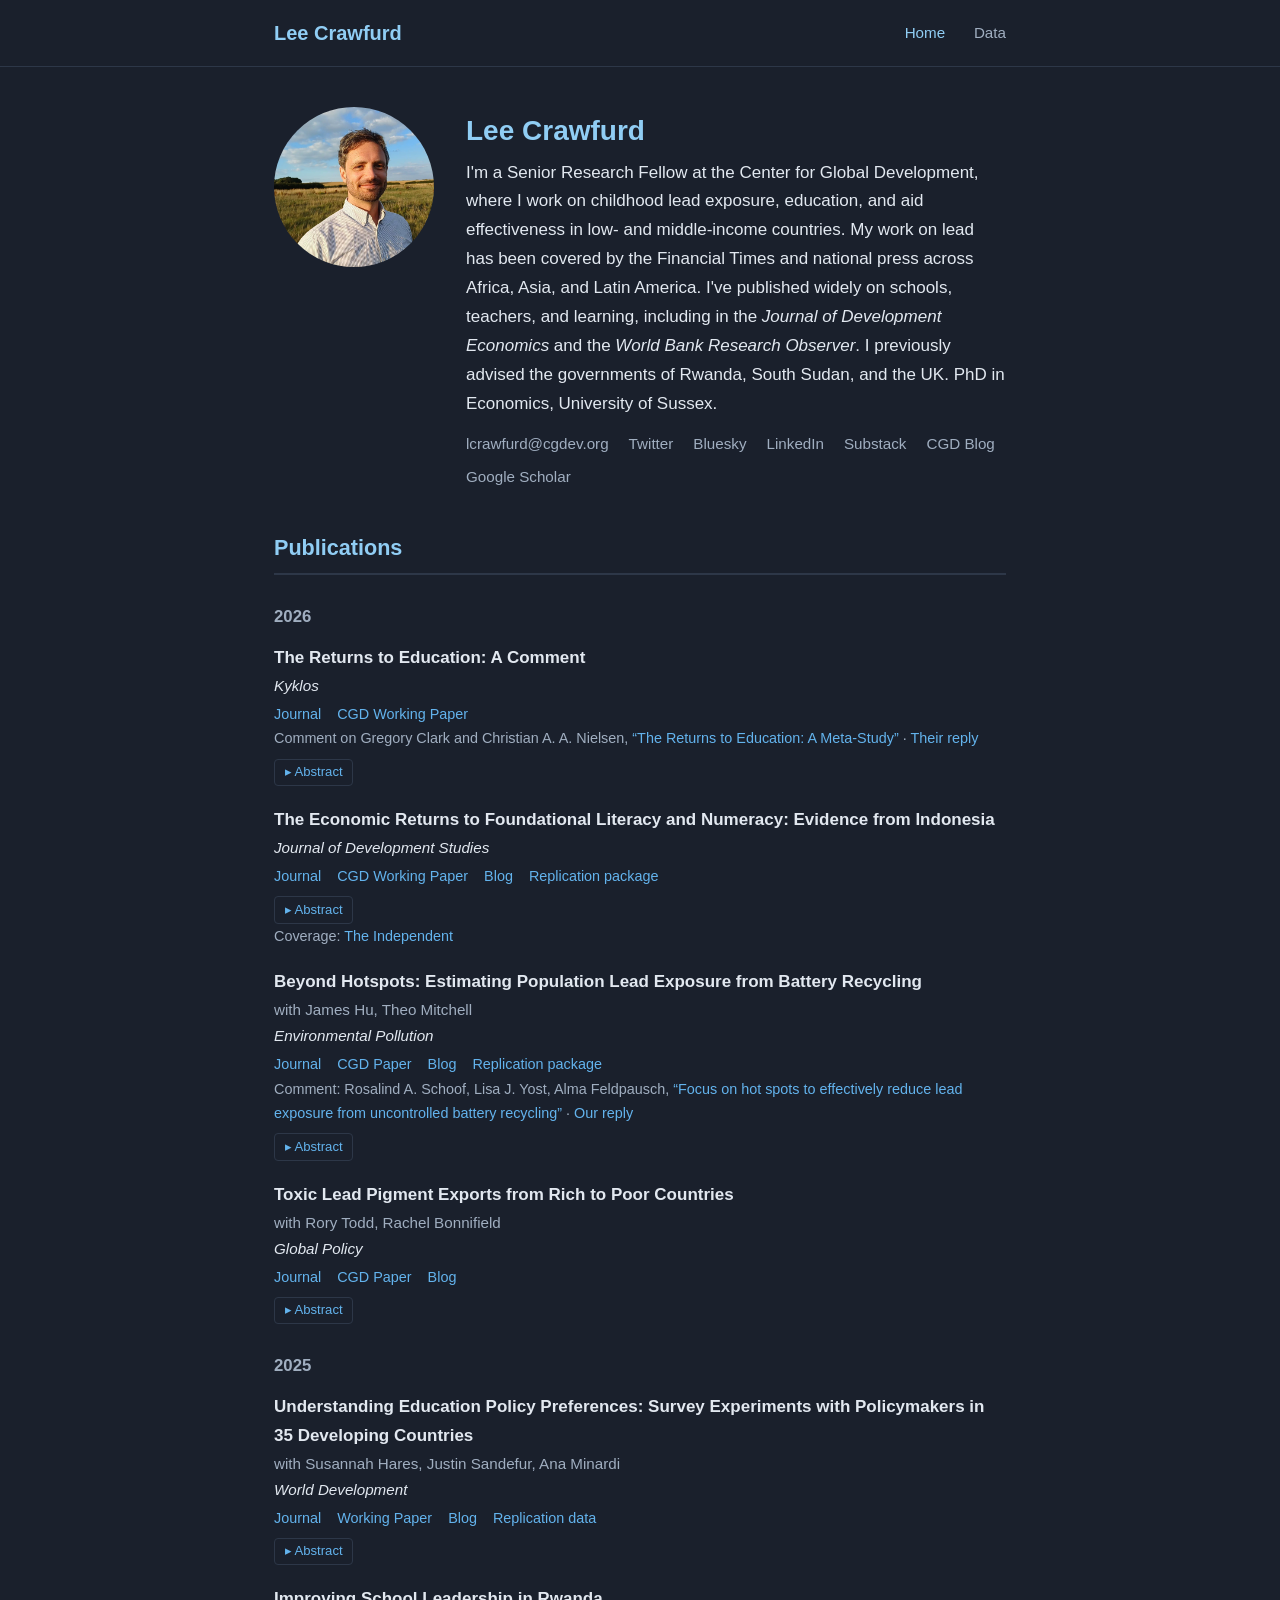
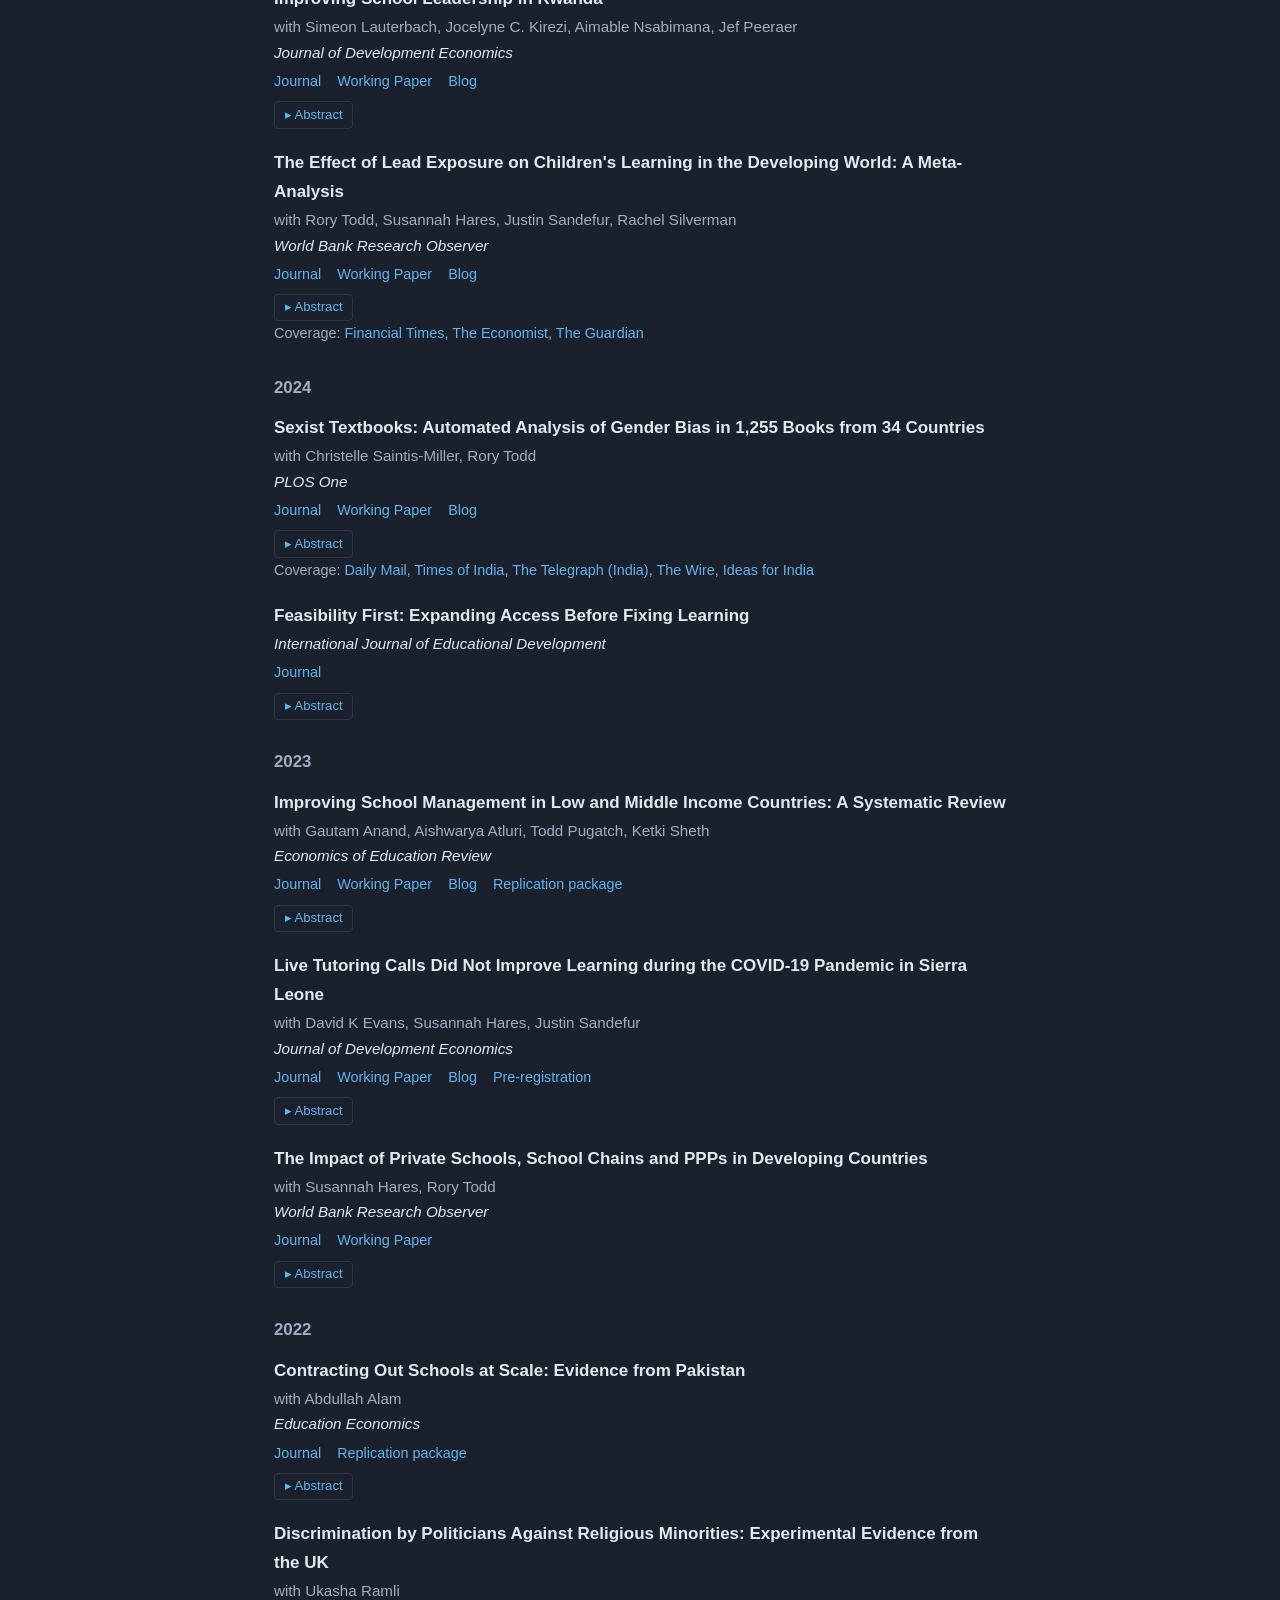
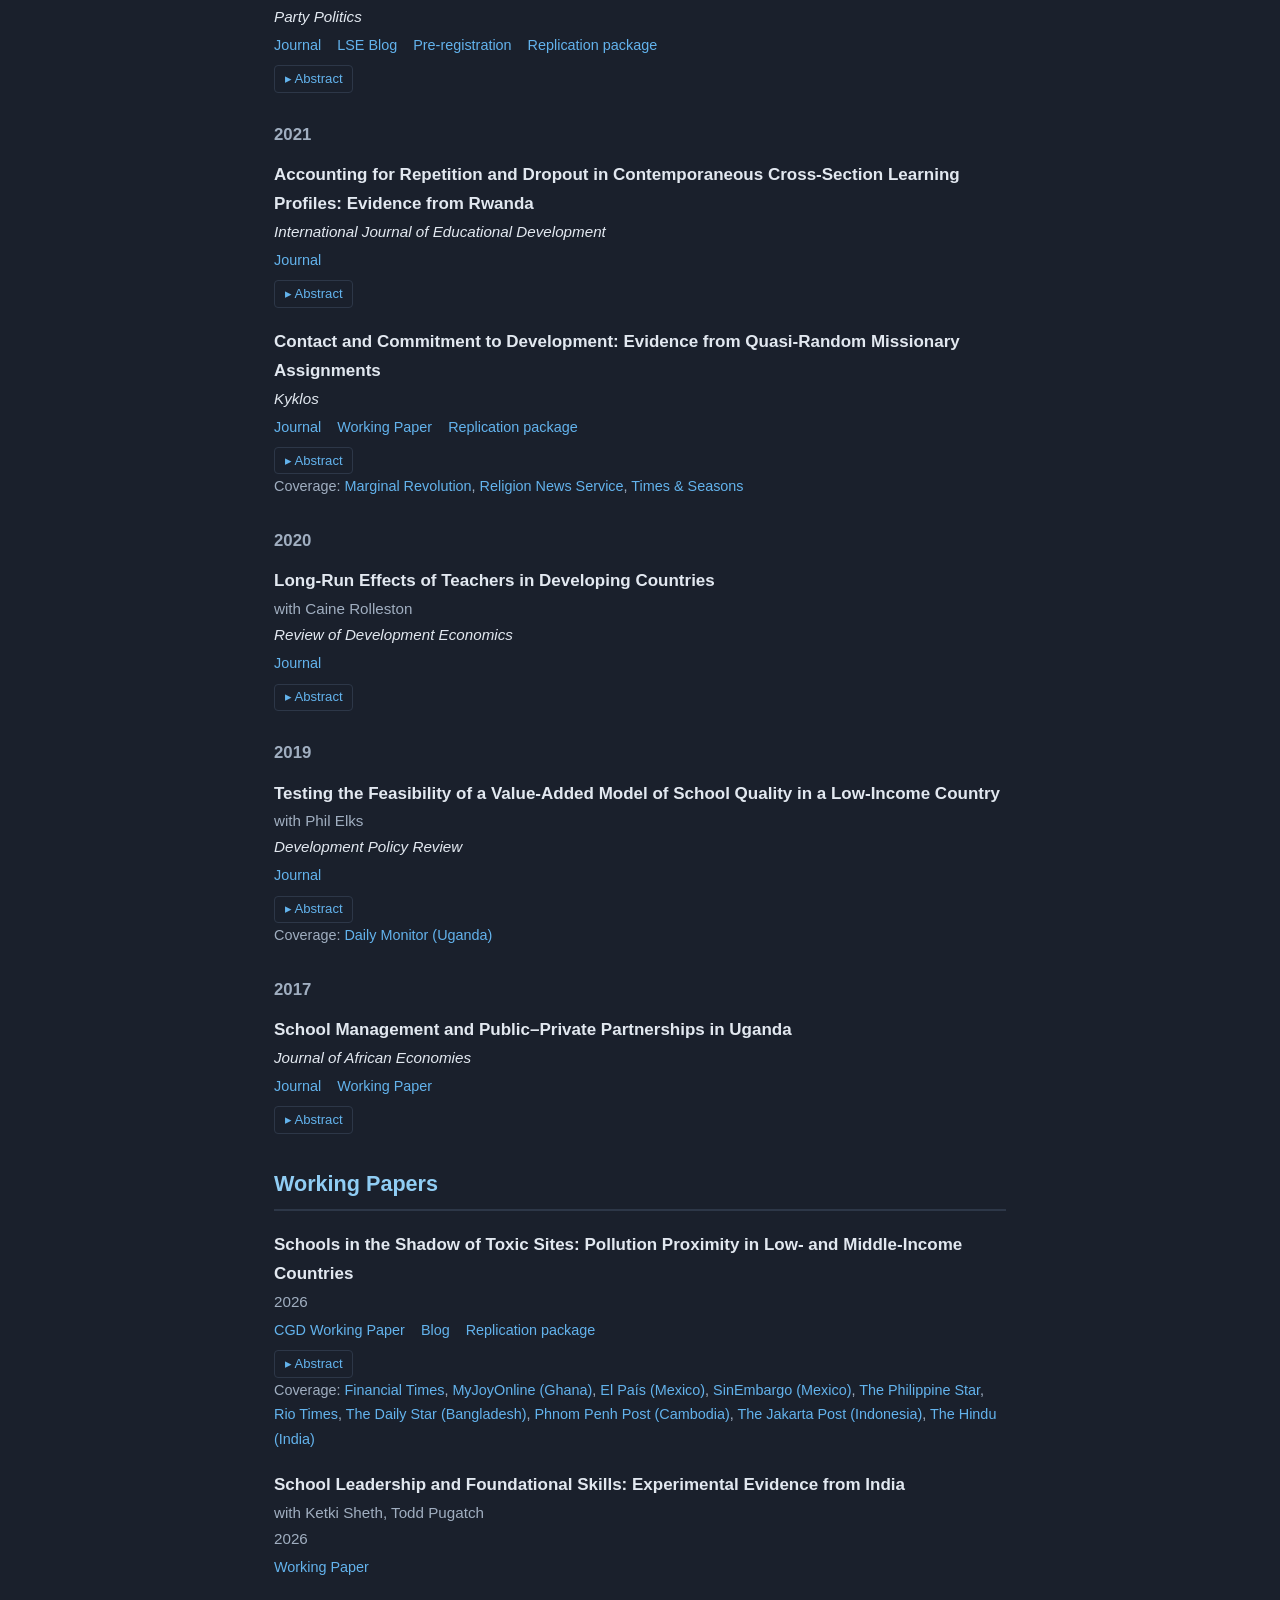
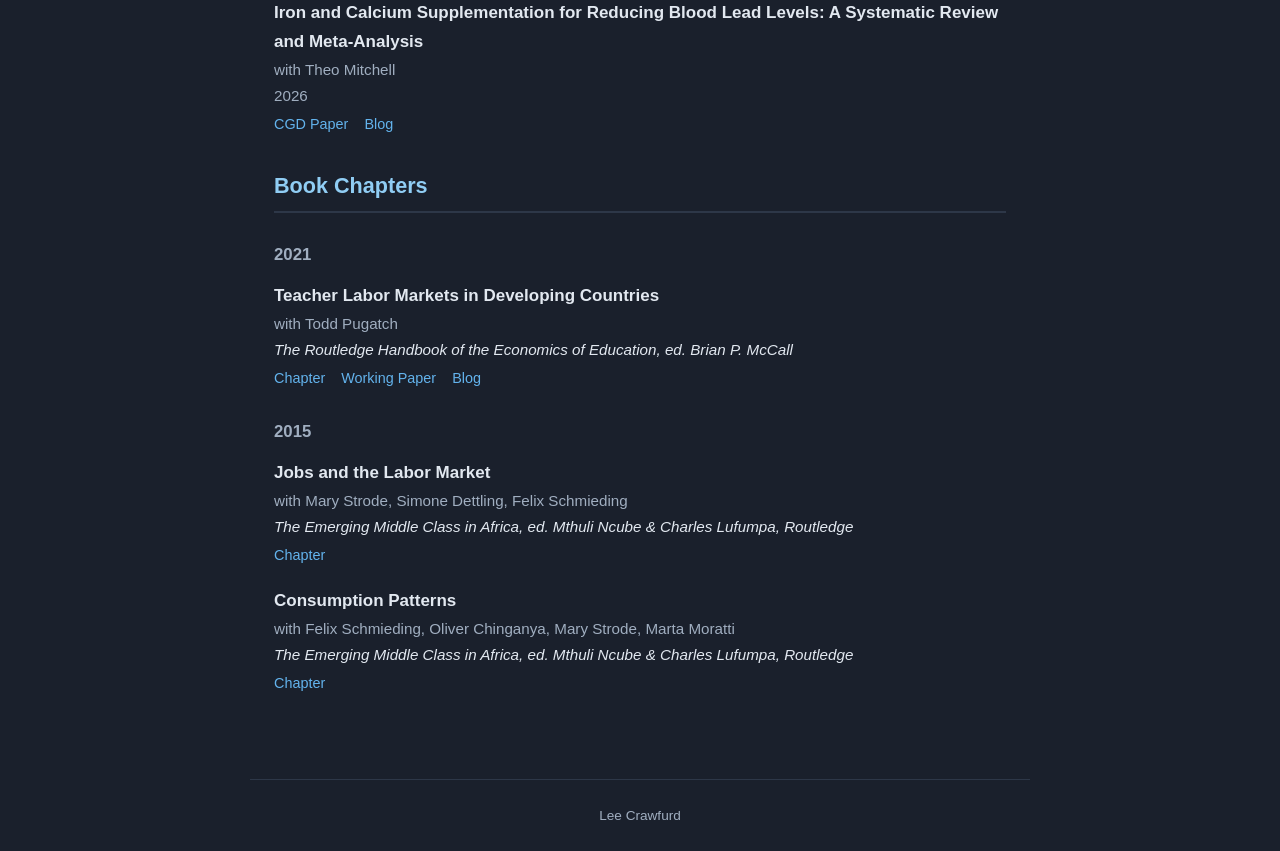
==== index.html @ db84cda4 "Add Kyklos comment on Clark and Nielsen returns to education Adds "The Returns to Education: A Comme" ====
<!DOCTYPE html>
<html lang="en">
<head>
  <meta charset="UTF-8">
  <meta name="viewport" content="width=device-width, initial-scale=1.0">
  <title>Lee Crawfurd</title>
  <link rel="stylesheet" href="style.css">
</head>
<body>

<header>
  <div class="header-inner">
    <a href="index.html" class="site-name">Lee Crawfurd</a>
    <nav>
      <a href="index.html" class="active">Home</a>
      <a href="data.html">Data</a>
    </nav>
  </div>
</header>

<main>

<div class="profile">
  <img src="photo.jpg" alt="Lee Crawfurd">
  <div class="profile-text">
    <h1>Lee Crawfurd</h1>
    <p>I'm a Senior Research Fellow at the Center for Global Development, where I work on childhood lead exposure, education, and aid effectiveness in low- and middle-income countries. My work on lead has been covered by the Financial Times and national press across Africa, Asia, and Latin America. I've published widely on schools, teachers, and learning, including in the <em>Journal of Development Economics</em> and the <em>World Bank Research Observer</em>. I previously advised the governments of Rwanda, South Sudan, and the UK. PhD in Economics, University of Sussex.</p>
    <div class="contact-links">
      <a href="mailto:lcrawfurd@cgdev.org">lcrawfurd@cgdev.org</a>
      <a href="https://twitter.com/leecrawfurd">Twitter</a>
      <a href="https://bsky.app/profile/leecrawfurd.bsky.social">Bluesky</a>
      <a href="https://www.linkedin.com/in/leecrawfurd/">LinkedIn</a>
      <a href="https://substack.com/@leecrawfurd">Substack</a>
      <a href="https://www.cgdev.org/expert/lee-crawfurd">CGD Blog</a>
      <a href="https://scholar.google.com/citations?user=5ZNm5bAAAAAJ">Google Scholar</a>
    </div>
  </div>
</div>

<h2>Publications</h2>

<h3>2026</h3>

<div class="pub">
  <span class="pub-title">The Returns to Education: A Comment</span>
  <div class="pub-journal">Kyklos</div>
  <div class="pub-links">
    <a href="https://doi.org/10.1111/kykl.70081">Journal</a>
    <a href="https://www.cgdev.org/publication/returns-education-comment">CGD Working Paper</a>
  </div>
  <div class="pub-note">Comment on Gregory Clark and Christian A. A. Nielsen, <a href="https://doi.org/10.1111/kykl.70041">&ldquo;The Returns to Education: A Meta-Study&rdquo;</a> &middot; <a href="https://doi.org/10.1111/kykl.70080">Their reply</a></div>
  <details class="abstract">
    <summary>Abstract</summary>
    <p>Clark and Nielsen (2026) assemble a large dataset of quasi-experimental studies and argue that the causal return to an extra year of schooling is close to zero once one corrects for the selective publication of statistically significant findings. If correct, this would overturn a central pillar of human capital theory and weaken the empirical case for investing in education. This comment re-examines their own data with the standard battery of publication-bias corrections, including methods that guard against spuriously precise estimates and against <i>p</i>-hacking. Every method points to a return of around 5&ndash;6% per additional year of schooling&mdash;positive, statistically significant and far from zero&mdash;and the estimate stays well above zero even under the most conservative variants. Clark and Nielsen&rsquo;s near-zero figure comes instead from a bespoke procedure that assumes large numbers of negative-return studies were suppressed; the distribution of published estimates does not support that assumption, and the same procedure understates even a genuine, positive return in simulation. Publication bias in this literature is real but modest: corrected for properly, the evidence is inconsistent with a near-zero causal return.</p>
  </details>
</div>

<div class="pub">
  <span class="pub-title">The Economic Returns to Foundational Literacy and Numeracy: Evidence from Indonesia</span>
  <div class="pub-journal">Journal of Development Studies</div>
  <div class="pub-links">
    <a href="https://doi.org/10.1080/00220388.2026.2679268">Journal</a>
    <a href="https://www.cgdev.org/publication/economic-returns-foundational-literacy-and-numeracy-evidence-indonesia">CGD Working Paper</a>
    <a href="https://www.cgdev.org/blog/children-who-can-read-and-count-age-ten-earn-more-later-life-new-evidence-indonesia">Blog</a>
    <a href="https://doi.org/10.5281/zenodo.18940061">Replication package</a>
  </div>
  <details class="abstract">
    <summary>Abstract</summary>
    <p>Addressing foundational literacy and numeracy in low-income countries is a major global education policy priority. Yet we have little direct evidence on the effect of these skills on adult outcomes. We use panel survey data from Indonesia, where skills are tested in early childhood, and the same individuals are then re-interviewed as adults. After adjusting for rich covariates, one standard deviation higher foundational skills are associated with a 9% increase in adult earnings. This association is partially but not primarily attenuated by controlling for completed schooling. If these correlations can be interpreted as causal, they would imply a large benefit–cost ratio for investments in foundational skills.</p>
  </details>
  <div class="pub-note">Coverage: <a href="https://www.independent.co.uk/news/education/aid-cuts-education-us-uk-trump-b2790070.html">The Independent</a></div>
</div>

<div class="pub">
  <span class="pub-title">Beyond Hotspots: Estimating Population Lead Exposure from Battery Recycling</span>
  <div class="pub-authors">with James Hu, Theo Mitchell</div>
  <div class="pub-journal">Environmental Pollution</div>
  <div class="pub-links">
    <a href="https://doi.org/10.1016/j.envpol.2026.128326">Journal</a>
    <a href="https://www.cgdev.org/publication/estimating-population-lead-exposure-battery-recycling">CGD Paper</a>
    <a href="https://www.cgdev.org/blog/battery-recycling-far-bigger-source-lead-exposure-we-thought">Blog</a>
    <a href="https://doi.org/10.5281/zenodo.18629677">Replication package</a>
  </div>
  <div class="pub-note">Comment: Rosalind A. Schoof, Lisa J. Yost, Alma Feldpausch, <a href="https://doi.org/10.1016/j.envpol.2026.128678">&ldquo;Focus on hot spots to effectively reduce lead exposure from uncontrolled battery recycling&rdquo;</a> &middot; <a href="https://doi.org/10.1016/j.envpol.2026.128677">Our reply</a></div>
  <details class="abstract">
    <summary>Abstract</summary>
    <p>One in three children worldwide have elevated lead exposure. Lead-acid batteries are the main use of lead by weight, and many are recycled unsafely, but it is uncertain how much of human exposure can be traced to this recycling. In this paper we provide new modelled estimates suggesting that around 36% of lead exposure in low- and lower-middle-income countries may come from battery recycling, although there remains significant uncertainty. The vast majority of harm comes from mass population low-level exposure, rather than localised hotspots. Previous studies have typically focused on small populations with high exposure living within hundreds of metres of polluted sites, but recent reduced-form quasi-experimental evidence demonstrates smaller negative effects for people living within much wider areas, affecting many more people. Our simulation model reconciles these approaches, and shows that expanding the area of concern around each recycling site increases the estimated share of global lead exposure attributable to battery recycling by an order of magnitude, from just 0.55% when considering only the high exposures within a few hundred metres of a site.</p>
  </details>
</div>

<div class="pub">
  <span class="pub-title">Toxic Lead Pigment Exports from Rich to Poor Countries</span>
  <div class="pub-authors">with Rory Todd, Rachel Bonnifield</div>
  <div class="pub-journal">Global Policy</div>
  <div class="pub-links">
    <a href="https://doi.org/10.1111/1758-5899.70122">Journal</a>
    <a href="https://www.cgdev.org/publication/lead-paint-exports-rich-poor-countries">CGD Paper</a>
    <a href="https://www.cgdev.org/blog/rich-countries-are-exporting-thousands-tons-toxic-paint-poor-countries">Blog</a>
  </div>
  <details class="abstract">
    <summary>Abstract</summary>
    <p>Lead poisoning affects one in three children globally, with large but neglected impacts on health and education. One important source of exposure is the use of lead as a pigment in the form of lead chromates, in paints, plastics, and even food. Lead chromates are toxic and safe alternatives exist: Its continued use is effectively prohibited in the European Union and the United Kingdom and is highly restricted in other high‐income countries. In this paper, we present new data documenting the global trade in lead chromates. Exports are dominated by companies based in India, but we also show significant ongoing exports from high‐income countries including the United States, Canada, and Spain, despite these countries placing bans or strong restrictions on use in their own territories. Many exports go to countries with low capacity to regulate its end use and prevent highly hazardous applications. While the harm posed by any particular shipment or actor depends on the end use of the exported lead chromates, which is not possible to determine, the volume of exports from rich to poor countries could be sufficient to poison hundreds of thousands of children. We conclude with recommendations to policymakers to end the detrimental and unnecessary use of lead chromates.</p>
  </details>
</div>

<h3>2025</h3>

<div class="pub">
  <span class="pub-title">Understanding Education Policy Preferences: Survey Experiments with Policymakers in 35 Developing Countries</span>
  <div class="pub-authors">with Susannah Hares, Justin Sandefur, Ana Minardi</div>
  <div class="pub-journal">World Development</div>
  <div class="pub-links">
    <a href="https://doi.org/10.1016/j.worlddev.2025.107140">Journal</a>
    <a href="https://www.cgdev.org/publication/understanding-education-policy-preferences-survey-experiments-policymakers-35-developing">Working Paper</a>
    <a href="https://cgdev.org/blog/poll-education-officials-35-countries-three-reasons-idea-learning-crisis-isnt-getting-traction">Blog</a>
    <a href="https://doi.org/10.7910/DVN/DJJDG5">Replication data</a>
  </div>
  <details class="abstract">
    <summary>Abstract</summary>
    <p>Despite rapid increases in global access to primary school, average learning outcomes in many low and middle income countries remain low. International actors are increasingly focused on a policy agenda prioritizing foundational learning, measured by test scores in primary school. However, international actors have limited capacity to impose this agenda, which ultimately depends on national decision-makers. In this paper we present new evidence on the priorities and views of these national decision-makers. We report on a new survey of 931 senior government officials working on education in 35 low- and middle-income countries. We show with survey experiments that national policymakers place relatively low value on action to address foundational skills. We explain variation in preferences among policymakers as a function of three possible factors: different objectives for education (e.g., learning versus socialization), different beliefs about the state of the world (e.g., enrollment and learning levels), and different beliefs about the effectiveness of specific interventions. Misalignment with donor agendas is evident in all three dimensions. We also show experimentally that beliefs do respond to new evidence on the effectiveness of interventions.</p>
  </details>
</div>

<div class="pub">
  <span class="pub-title">Improving School Leadership in Rwanda</span>
  <div class="pub-authors">with Simeon Lauterbach, Jocelyne C. Kirezi, Aimable Nsabimana, Jef Peeraer</div>
  <div class="pub-journal">Journal of Development Economics</div>
  <div class="pub-links">
    <a href="https://doi.org/10.1016/j.jdeveco.2025.103545">Journal</a>
    <a href="https://www.cgdev.org/publication/improving-school-leadership-rwanda">Working Paper</a>
    <a href="https://www.cgdev.org/blog/improving-school-leadership-rwanda-modest-learning-gains-low-cost">Blog</a>
  </div>
  <details class="abstract">
    <summary>Abstract</summary>
    <p>Can effective school leadership enhance high-stakes test scores in low-income countries? To address this question, we examine the short-term impact of a school leadership professional development program that was implemented by VVOB across 525 primary schools in the six lowest-performing districts of Rwanda between 2018 and 2019. The program aimed to strengthen the leadership, management, and teacher support skills of school headteachers. We find that the program had small but statistically insignificant effects on Primary Leaving Examination scores within one to two years after the intervention. However, the program led to a five to six percentage point increase in teacher retention rates, with qualitative evidence suggesting that headteachers provided greater support to teachers, in particular during the onboarding process. Future research should focus on refining such programs and understanding which mechanisms are necessary to also improve learning outcomes of students.</p>
  </details>
</div>

<div class="pub">
  <span class="pub-title">The Effect of Lead Exposure on Children's Learning in the Developing World: A Meta-Analysis</span>
  <div class="pub-authors">with Rory Todd, Susannah Hares, Justin Sandefur, Rachel Silverman</div>
  <div class="pub-journal">World Bank Research Observer</div>
  <div class="pub-links">
    <a href="https://doi.org/10.1093/wbro/lkae010">Journal</a>
    <a href="https://www.cgdev.org/publication/how-much-would-reducing-lead-exposure-improve-childrens-learning-developing-world">Working Paper</a>
    <a href="https://cgdev.org/blog/can-lead-poisoning-explain-low-test-scores-poor-countries">Blog</a>
  </div>
  <details class="abstract">
    <summary>Abstract</summary>
    <p>Around half of children in low-income countries have elevated blood-lead levels. What role does lead play in explaining low educational outcomes in these settings? We conduct a new systematic review and meta-analysis of observational studies on the relationship between lead exposure and learning outcomes. Adjusting for observable confounds and publication bias yields a benchmark estimate of a -0.12 standard-deviation reduction in learning per natural log unit of blood lead. As all estimates are non-experimental, we present evidence on the likely magnitude of unobserved confounding, and summarize results from a smaller set of natural experiments. Our benchmark estimate accounts for over a fifth of the gap in learning outcomes between rich and poor countries, and implies moderate learning gains from targeted interventions for highly exposed groups (≈ 0.1 standard deviations) and modest learning gains (< 0.05 standard deviations) from broader public health campaigns.</p>
  </details>
  <div class="pub-note">Coverage: <a href="https://www.ft.com/content/18bdb66d-862a-4069-b313-fdf08ed6a0cc">Financial Times</a>, <a href="https://www.economist.com/graphic-detail/2023/08/10/to-help-schoolchildren-in-poor-countries-reduce-lead-poisoning">The Economist</a>, <a href="https://www.theguardian.com/global-development/2023/oct/20/half-of-children-in-poorer-countries-have-lead-poisoning-says-study-acc">The Guardian</a></div>
</div>

<h3>2024</h3>

<div class="pub">
  <span class="pub-title">Sexist Textbooks: Automated Analysis of Gender Bias in 1,255 Books from 34 Countries</span>
  <div class="pub-authors">with Christelle Saintis-Miller, Rory Todd</div>
  <div class="pub-journal">PLOS One</div>
  <div class="pub-links">
    <a href="https://doi.org/10.1371/journal.pone.0310366">Journal</a>
    <a href="https://www.cgdev.org/publication/sexist-textbooks">Working Paper</a>
    <a href="https://www.cgdev.org/blog/school-textbooks-low-and-middle-income-countries-are-overwhelmingly-sexist">Blog</a>
  </div>
  <details class="abstract">
    <summary>Abstract</summary>
    <p>Textbooks play a critical role in schooling around the world. Small sample studies show that many books continue to under-represent women and girls, and to portray men and women in stereotypical gendered roles. In this paper, we use quantitative text analysis to assess the degree of gender bias in a newly assembled corpus of 1,255 English language school textbooks from 34 countries that are publicly available online. We find consistent patterns of under-representation of female characters and portrayal of stereotypical gendered roles. Women and girls appear less frequently, are portrayed as more passive, are less likely to be associated with work or achievement, and are more likely to be associated with the home and traditionally female occupations. Comparing across countries, female representation in books is correlated with higher GDP and more legal rights for women. Under-representation and stereotypes are a particular problem in South Asia.</p>
  </details>
  <div class="pub-note">Coverage: <a href="https://www.dailymail.co.uk/sciencetech/article-13941701/School-textbooks-SEXIST-woke-scientists.html">Daily Mail</a>, <a href="https://timesofindia.indiatimes.com/education/news/high-incidence-of-gender-bias-in-school-textbooks-which-indian-state-is-topping-the-charts/articleshow/113398209.cms">Times of India</a>, <a href="https://www.telegraphindia.com/india/language-of-gender-bias-in-schools-study-reveals-sexism-in-ncert-state-board-books/cid/2048182">The Telegraph (India)</a>, <a href="https://thewire.in/education/lessons-in-inequality-gender-bias-in-indian-textbooks-and-its-link-to-societal-attitudes-towards-women">The Wire</a>, <a href="https://www.ideasforindia.in/topics/environment/analysing-gender-bias-in-school-textbooks-in-india.html">Ideas for India</a></div>
</div>

<div class="pub">
  <span class="pub-title">Feasibility First: Expanding Access Before Fixing Learning</span>
  <div class="pub-journal">International Journal of Educational Development</div>
  <div class="pub-links">
    <a href="https://doi.org/10.1016/j.ijedudev.2023.102949">Journal</a>
  </div>
  <details class="abstract">
    <summary>Abstract</summary>
    <p>The first SDG4 target is to both expand access to universal secondary school and to ensure that all children achieve minimum learning outcomes in primary school. To the extent that action must be prioritized, this article argues that achieving universal secondary education is both more feasible at scale and has clearer benefits than improving learning outcomes in primary schools in developing countries. Removing barriers to access such as fees and exam requirements has been demonstrated to have consistent impacts at scale, even in contexts of weak state capacity. By contrast, efforts to improve school quality have been much less consistent. Wage gains from secondary schooling have been demonstrated repeatedly, even in contexts of low quality education. Wage gains from improving primary school quality have not. Governments should thus focus on reforms that reliably expand access, rather than complex interventions to improve learning that often fail at scale.</p>
  </details>
</div>

<h3>2023</h3>

<div class="pub">
  <span class="pub-title">Improving School Management in Low and Middle Income Countries: A Systematic Review</span>
  <div class="pub-authors">with Gautam Anand, Aishwarya Atluri, Todd Pugatch, Ketki Sheth</div>
  <div class="pub-journal">Economics of Education Review</div>
  <div class="pub-links">
    <a href="https://doi.org/10.1016/j.econedurev.2023.102464">Journal</a>
    <a href="https://www.cgdev.org/publication/improving-school-management-low-and-middle-income-countries-systematic-review">Working Paper</a>
    <a href="https://www.cgdev.org/blog/how-improve-school-management">Blog</a>
    <a href="https://doi.org/10.5281/zenodo.19765626">Replication package</a>
  </div>
  <details class="abstract">
    <summary>Abstract</summary>
    <p>Improving school quality in low and middle income countries (LMICs) is a global priority. One way to improve quality may be to improve the management skills of school leaders. In this systematic review, we analyze the impact of interventions targeting school leaders’ management practices on student learning. We begin by describing the characteristics and responsibilities of school leaders using data from large, multi-country surveys. Second, we review the literature and conduct a meta-analysis of the causal effect of school management interventions on student learning, using 39 estimates from 20 evaluations. We estimate a statistically significant improvement in student learning of 0.033 standard deviations. We show that effect sizes are not related to program scale or intensity. We complement the meta-analysis by identifying common limitations to program effectiveness through a qualitative assessment of the studies included in our review. We find three main factors which mitigate program effectiveness: (1) low take-up; (2) lack of incentives or structure for implementation of recommendations; and (3) the lengthy causal chain linking management practices to student learning. Finally, to assess external validity of our review, we survey practitioners to compare characteristics between evaluated and commonly implemented programs. Our findings suggest that future work should focus on generating evidence on the marginal effect of common design elements in these interventions, including factors that promote school leader engagement and accountability.</p>
  </details>
</div>

<div class="pub">
  <span class="pub-title">Live Tutoring Calls Did Not Improve Learning during the COVID-19 Pandemic in Sierra Leone</span>
  <div class="pub-authors">with David K Evans, Susannah Hares, Justin Sandefur</div>
  <div class="pub-journal">Journal of Development Economics</div>
  <div class="pub-links">
    <a href="https://doi.org/10.1016/j.jdeveco.2023.103114">Journal</a>
    <a href="https://www.cgdev.org/publication/teaching-and-testing-phone-pandemic">Working Paper</a>
    <a href="https://www.cgdev.org/blog/tech-plus-teachers-one-on-one-phone-tutorials-didnt-help-kids-learn-better-during-school-closures">Blog</a>
    <a href="https://www.socialscienceregistry.org/trials/5914">Pre-registration</a>
  </div>
  <details class="abstract">
    <summary>Abstract</summary>
    <p>Education systems regularly face unexpected school closures, whether due to disease outbreaks, natural disasters, or other adverse shocks. In low-income countries where internet access is scarce, distance learning – the most common educational solution – is often passive, via TV or radio, with little opportunity for teacher–student interaction. In this paper we evaluate the effectiveness of live tutoring calls from teachers, designed to supplement radio instruction during the 2020 school closures prompted by the COVID-19 pandemic. We do this with a randomised controlled trial with 4,399 primary school students in Sierra Leone. Tutoring calls led to some limited increase in educational activity, but had no effect on mathematics or language test scores, whether for girls or boys, and whether provided by public or private school teachers. Even having received tutoring calls, one in three children reported not listening to educational radio at all, so limited take-up may partly explain our results.</p>
  </details>
</div>

<div class="pub">
  <span class="pub-title">The Impact of Private Schools, School Chains and PPPs in Developing Countries</span>
  <div class="pub-authors">with Susannah Hares, Rory Todd</div>
  <div class="pub-journal">World Bank Research Observer</div>
  <div class="pub-links">
    <a href="https://doi.org/10.1093/wbro/lkad005">Journal</a>
    <a href="https://www.cgdev.org/publication/impact-private-schools-school-chains-and-public-private-partnerships-developing">Working Paper</a>
  </div>
  <details class="abstract">
    <summary>Abstract</summary>
    <p>The private school sector has expanded with almost no public intervention to educate half of primary school children in many urban centers in Africa and Asia. Simple comparisons of test scores would suggest that these private schools may provide better quality than public schools, but how much of this difference is due to selection effects is unclear. Much donor and policymaker attention has proceeded on the basis that private schools do perform better, and focused on models of public subsidy to expand access, and investment in networks or chains to encourage expansion. We review the evidence of the effects of private schools on learning, and how that effect translates to public-private partnerships (PPPs). We also study the effects of private school chains. We conduct a systematic review for eligible studies, with transparent search criteria. The search resulted in over 100 studies on low-cost private schools and PPPs, with a large majority being on low-cost private schools. Our meta-analysis shows moderately strong effects from private schooling, although the limited number of experimental studies find much smaller effects than quasi-experimental studies. This advantage, though, is not nearly enough to help most children reach important learning goals. Turning to policy goals, we find that the private school advantage has not translated to public private partnerships, which have shown limited value in improving quality. They can however represent a lower-cost means of increasing access to school. We also find that private school chains perform little better than individual private schools and have little scope for achieving meaningful scale.</p>
  </details>
</div>

<h3>2022</h3>

<div class="pub">
  <span class="pub-title">Contracting Out Schools at Scale: Evidence from Pakistan</span>
  <div class="pub-authors">with Abdullah Alam</div>
  <div class="pub-journal">Education Economics</div>
  <div class="pub-links">
    <a href="https://doi.org/10.1080/09645292.2022.2113859">Journal</a>
    <a href="https://doi.org/10.5281/zenodo.19765235">Replication package</a>
  </div>
  <details class="abstract">
    <summary>Abstract</summary>
    <p>Can governments contract out school management at scale? In 2016 the Government of Punjab transferred management of over 4,000 failing primary schools to private operators. Schools remained free to students. Private operators received a government subsidy per enrolled student of less than half per-student spending in government schools. This paper evaluates the effects on performance of converted schools. Comparing early converters to later converters, we estimate that enrolment in treated schools increased by over 60 percent, and test scores declined sharply.</p>
  </details>
</div>

<div class="pub">
  <span class="pub-title">Discrimination by Politicians Against Religious Minorities: Experimental Evidence from the UK</span>
  <div class="pub-authors">with Ukasha Ramli</div>
  <div class="pub-journal">Party Politics</div>
  <div class="pub-links">
    <a href="https://doi.org/10.1177/13540688211021053">Journal</a>
    <a href="https://blogs.lse.ac.uk/politicsandpolicy/how-anti-semitic-and-how-islamophobic-are-local-politicians/">LSE Blog</a>
    <a href="https://www.socialscienceregistry.org/trials/3876">Pre-registration</a>
    <a href="https://doi.org/10.5281/zenodo.19765231">Replication package</a>
  </div>
  <details class="abstract">
    <summary>Abstract</summary>
    <p>Are Labour party politicians anti-Semitic, and are Conservative party politicians Islamophobic? In this correspondence study we measure the responsiveness of elected local representatives in the United Kingdom to requests from putative constituents from minority religious groups. We send short email requests to 10,268 local government representatives from each of the main political parties, from stereotypically Islamic, Jewish, and Christian names. Response rates are six to seven percentage points lower to stereotypically Muslim or Jewish names. The two major political parties both show equal bias towards the two minority group names. Results suggest that the bias in response may be implicit. Bias is lower in more dense and diverse locations.</p>
  </details>
</div>

<h3>2021</h3>

<div class="pub">
  <span class="pub-title">Accounting for Repetition and Dropout in Contemporaneous Cross-Section Learning Profiles: Evidence from Rwanda</span>
  <div class="pub-journal">International Journal of Educational Development</div>
  <div class="pub-links">
    <a href="https://doi.org/10.1016/j.ijedudev.2021.102443">Journal</a>
  </div>
  <details class="abstract">
    <summary>Abstract</summary>
    <p>Highlights • Learning profiles allow us to trace learning progress through schooling.• In this paper I estimate a learning profile for Rwanda using a household-based survey of children.• I use a detailed schooling history to show that observational learning profiles that don’t explicitly account for repetition and dropout may substantially over-state learning gains per year.</p>
  </details>
</div>

<div class="pub">
  <span class="pub-title">Contact and Commitment to Development: Evidence from Quasi-Random Missionary Assignments</span>
  <div class="pub-journal">Kyklos</div>
  <div class="pub-links">
    <a href="https://doi.org/10.1111/kykl.12255">Journal</a>
    <a href="https://osf.io/preprints/socarxiv/3hwga/">Working Paper</a>
    <a href="https://doi.org/10.5281/zenodo.19765622">Replication package</a>
  </div>
  <details class="abstract">
    <summary>Abstract</summary>
    <p>SUMMARY Public support for global development in rich countries is critical for sustaining effective government and individual action. But the causes of public support are not well understood. Does spending time living in a developing country play a role in generating individual commitment to development? Addressing this question is fraught with selection bias, as individuals are rarely exogenously assigned to spend time in different countries. In this paper I address this question using a natural experiment – the quasi‐random assignment of missionaries from the Church of Jesus Christ of Latter‐day Saints to two‐year missions in different world regions. I provide the first causal estimates of the effect of travel to a developing country on attitudes to global development. Data comes from a new survey gathered through mission alumni Facebook groups. Missionaries assigned to low‐income and middle‐income world regions (Africa, Asia, Latin America, and Caribbean) have similar prior characteristics to those assigned to high‐income Europe. Those assigned to Africa self‐report greater interest in global development and greater charitable attitudes and behaviours. However, they also express stronger opposition to immigration from poor countries, and are less likely to be involved in political campaigns to address global development. Spending time in lower income countries may lead to greater support for charity but less support for political change.</p>
  </details>
  <div class="pub-note">Coverage: <a href="https://marginalrevolution.com/marginalrevolution/2019/01/temporary-migration-rich-poor-countries-cause-commitment-development.html">Marginal Revolution</a>, <a href="https://religionnews.com/2020/09/21/does-serving-a-mormon-mission-make-people-want-to-help-developing-countries/">Religion News Service</a>, <a href="https://timesandseasons.org/index.php/2019/01/does-serving-a-mission-in-a-low-income-country-change-your-commitment-to-the-poor/">Times &amp; Seasons</a></div>
</div>

<h3>2020</h3>

<div class="pub">
  <span class="pub-title">Long-Run Effects of Teachers in Developing Countries</span>
  <div class="pub-authors">with Caine Rolleston</div>
  <div class="pub-journal">Review of Development Economics</div>
  <div class="pub-links">
    <a href="https://doi.org/10.1111/rode.12717">Journal</a>
  </div>
  <details class="abstract">
    <summary>Abstract</summary>
    <p>How persistent are teacher effects on student outcomes? In this paper we present estimates of teacher effects on long‐run student outcomes from two low‐ and middle‐ income countries. We first estimate teacher value‐added using the Young Lives School Survey data from Ethiopia and Vietnam. We then track students taught by these teachers 2 and 5 years later and use data from the Young Lives Household Surveys to estimate the effects of teacher quality. We find no persistent effect after 2 years, but better mathematics (0.08 σ ) and reading (0.06 σ ) test scores after 5 years, from being taught by a 1 σ better Grade 5 teacher. We find no persistent effects of good teachers on measures of more “generalized” cognitive ability, aspirations, well‐being, or “grit.”</p>
  </details>
</div>

<h3>2019</h3>

<div class="pub">
  <span class="pub-title">Testing the Feasibility of a Value-Added Model of School Quality in a Low-Income Country</span>
  <div class="pub-authors">with Phil Elks</div>
  <div class="pub-journal">Development Policy Review</div>
  <div class="pub-links">
    <a href="https://doi.org/10.1111/dpr.12371">Journal</a>
  </div>
  <details class="abstract">
    <summary>Abstract</summary>
    <p>Value‐added models ( VAMS ) are commonly used in high‐income countries for measuring the quality of teachers and schools, on the grounds that they are a fairer reflection of true quality than simple average test scores, as they account for differences in student intake. Not accounting for student&#x27;s prior test scores can give a misleading impression of school quality. In this article, we adapt the current VAM of secondary school quality to the Ugandan context, and test its robustness. Using official test score data from Uganda, we test the robustness of the model to a range of different empirical specifications, including sensitivity to the inclusion of controls for student socioeconomic status. We find that the model is robust to a variety of different specifications and control variables. The VAM is low cost and has the potential to provide a clearer signal to parents, teachers, schools, and policy‐makers about how much learning is actually happening in different schools. This approach could be carried out at low cost in a wide range of low‐income countries that have similar testing regimes.</p>
  </details>
  <div class="pub-note">Coverage: <a href="https://www.monitor.co.ug/News/Education/Uneb-introduces-new-system-grade-schools/688336-4137612-smcmp4/index.html">Daily Monitor (Uganda)</a></div>
</div>

<h3>2017</h3>

<div class="pub">
  <span class="pub-title">School Management and Public–Private Partnerships in Uganda</span>
  <div class="pub-journal">Journal of African Economies</div>
  <div class="pub-links">
    <a href="https://doi.org/10.1093/jae/ejx021">Journal</a>
    <a href="https://www.riseprogramme.org/publications/rise-working-paper-17013-school-management-and-public-private-partnerships-uganda">Working Paper</a>
  </div>
  <details class="abstract">
    <summary>Abstract</summary>
    <p>Can the quality of school management explain differences in student test scores? In this paper, I present the first internationally benchmarked estimates of school management quality in Africa (based on the ‘World Management Survey’). The level and distribution of management quality is similar to that found in other low and middle-income countries (India and Brazil). I combine this data with individual student panel data, and demonstrate that differences in school management quality matter for student value-added—a standard deviation difference in management is associated with a 0.06 standard deviation difference in test scores. Finally, I contribute to understanding the role of the private sector in education in a low-income setting. Contrary to common perception, I find no difference between the quality of school management in government, private or public–private partnership (PPP) schools (despite the higher level of autonomy available to them). An exception is an internationally owned chain of PPP schools, which are as well managed as schools in the UK.</p>
  </details>
</div>

<h2>Working Papers</h2>

<div class="pub">
  <span class="pub-title">Schools in the Shadow of Toxic Sites: Pollution Proximity in Low- and Middle-Income Countries</span>
  <div class="pub-year">2026</div>
  <div class="pub-links">
    <a href="https://www.cgdev.org/publication/schools-shadow-toxic-sites-pollution-proximity-low-and-middle-income-countries">CGD Working Paper</a>
    <a href="https://www.cgdev.org/blog/millions-children-go-school-near-toxic-site">Blog</a>
    <a href="https://doi.org/10.5281/zenodo.19359187">Replication package</a>
  </div>
  <details class="abstract">
    <summary>Abstract</summary>
    <p>How many children in low- and middle-income countries attend school near sources of pollution? We match the locations of 2.6 million schools across 17 countries to 11,301 documented toxic sites and find that 9.7% of schools in our sample lie within 5 km of a site. Weighting by enrollment, 12.7% of students in the 7 countries with enrollment data attend a school within this distance. These remain lower bounds: the available data capture only a fraction of actual contaminated sites. Proximity is overwhelmingly an urban phenomenon—urban schools are 4 to 28 times more likely than rural schools to be near a site, depending on the country. Within countries, schools in the wealthiest neighborhood quintile are about 14 times more likely to be near a site than schools in the poorest (34.5% versus 2.4%), reflecting the spatial concentration of industry in wealthier urban areas of LMICs. Where data on school management are available, private schools are also more likely than public schools to be near sites in all eight such countries.</p>
  </details>
  <div class="pub-note">Coverage: <a href="https://www.ft.com/content/19beeed4-8c99-4de3-a163-9301210634ad">Financial Times</a>, <a href="https://www.myjoyonline.com/thousands-of-ghanaian-pupils-attend-schools-near-toxic-sites-study-finds/">MyJoyOnline (Ghana)</a>, <a href="https://elpais.com/mexico/2026-06-17/un-informe-especializado-advierte-de-que-una-de-cada-cuatro-escuelas-en-mexico-esta-cerca-de-lugares-contaminados.html">El País (Mexico)</a>, <a href="https://www.sinembargo.mx/4822841/el-26-de-las-escuelas-en-mexico-y-ghana-estan-cerca-de-un-foco-de-contaminacion/">SinEmbargo (Mexico)</a>, <a href="https://www.philstar.com/headlines/2026/06/24/2537313/86-metro-manila-schools-near-toxic-sites-us-study">The Philippine Star</a>, <a href="https://www.riotimesonline.com/brazil-schools-near-contaminated-sites-cgd-sao-paulo-disclosure-2026/">Rio Times</a>, <a href="https://www.thedailystar.net/health/news/hidden-danger-thousands-bangladeshs-schools-lie-close-toxic-battery-recycling-sites-4209726">The Daily Star (Bangladesh)</a>, <a href="https://phnompenhpost.com/national/study-warns-cambodia-may-be-overlooking-hidden-toxic-pollution-risks-to-thousands-of-children/">Phnom Penh Post (Cambodia)</a>, <a href="https://www.thejakartapost.com/indonesia/2026/07/15/52-percent-of-jakarta-schools-located-near-heavy-metal-contaminated-sites-study">The Jakarta Post (Indonesia)</a>, <a href="https://www.thehindu.com/sci-tech/energy-and-environment/urban-indian-private-schools-at-risk-of-proximity-to-toxic-lead-sites-report/article71276368.ece">The Hindu (India)</a></div>
</div>

<div class="pub">
  <span class="pub-title">School Leadership and Foundational Skills: Experimental Evidence from India</span>
  <div class="pub-authors">with Ketki Sheth, Todd Pugatch</div>
  <div class="pub-year">2026</div>
  <div class="pub-links">
    <a href="https://www.dropbox.com/scl/fi/xl2mo33jbz500n93soehx/alokitrct_workingpaper_16mar2026.pdf?rlkey=8ek78uriil7d87wkjvzevp24y&e=1&st=dy4z06zp&dl=0">Working Paper</a>
  </div>
</div>

<div class="pub">
  <span class="pub-title">Iron and Calcium Supplementation for Reducing Blood Lead Levels: A Systematic Review and Meta-Analysis</span>
  <div class="pub-authors">with Theo Mitchell</div>
  <div class="pub-year">2026</div>
  <div class="pub-links">
    <a href="https://www.cgdev.org/publication/iron-and-calcium-supplementation-reducing-blood-lead-levels-systematic-review-and-meta">CGD Paper</a>
    <a href="https://www.cgdev.org/blog/can-nutritional-supplements-reduce-lead-poisoning">Blog</a>
  </div>
</div>


<h2>Book Chapters</h2>

<h3>2021</h3>

<div class="pub">
  <span class="pub-title">Teacher Labor Markets in Developing Countries</span>
  <div class="pub-authors">with Todd Pugatch</div>
  <div class="pub-journal">The Routledge Handbook of the Economics of Education, ed. Brian P. McCall</div>
  <div class="pub-links">
    <a href="https://www.taylorfrancis.com/chapters/edit/10.4324/9780429202520-9/teacher-labor-markets-developing-countries-1-lee-crawfurd-todd-pugatch">Chapter</a>
    <a href="https://www.cgdev.org/publication/teacher-labor-markets-developing-countries">Working Paper</a>
    <a href="https://www.cgdev.org/blog/everything-you-ever-wanted-know-about-teacher-labor-markets">Blog</a>
  </div>
</div>

<h3>2015</h3>

<div class="pub">
  <span class="pub-title">Jobs and the Labor Market</span>
  <div class="pub-authors">with Mary Strode, Simone Dettling, Felix Schmieding</div>
  <div class="pub-journal">The Emerging Middle Class in Africa, ed. Mthuli Ncube &amp; Charles Lufumpa, Routledge</div>
  <div class="pub-links">
    <a href="https://www.taylorfrancis.com/chapters/edit/10.4324/9781315757896-14/jobs-labor-market-mary-strode-lee-crawfurd-simone-dettling-felix-schmieding">Chapter</a>
  </div>
</div>

<div class="pub">
  <span class="pub-title">Consumption Patterns</span>
  <div class="pub-authors">with Felix Schmieding, Oliver Chinganya, Mary Strode, Marta Moratti</div>
  <div class="pub-journal">The Emerging Middle Class in Africa, ed. Mthuli Ncube &amp; Charles Lufumpa, Routledge</div>
  <div class="pub-links">
    <a href="https://www.taylorfrancis.com/chapters/edit/10.4324/9781315757896-13/consumption-patterns-felix-schmieding-oliver-chinganya-mary-strode-lee-crawfurd-marta-moratti">Chapter</a>
  </div>
</div>

</main>

<footer>
  Lee Crawfurd
</footer>

</body>
</html>
---- style.css ----
/* Base — always dark */
:root {
  color-scheme: dark;
  --text: #e2e8f0;
  --text-light: #a0aec0;
  --accent: #90cdf4;
  --accent-light: #63b3ed;
  --bg: #1a202c;
  --bg-alt: #2d3748;
  --border: #2d3748;
  --max-width: 780px;
}

* { margin: 0; padding: 0; box-sizing: border-box; }

body {
  font-family: 'Source Sans Pro', 'Segoe UI', sans-serif;
  color: var(--text);
  line-height: 1.7;
  font-size: 17px;
  background: var(--bg);
}

a { color: var(--accent-light); text-decoration: none; }
a:hover { text-decoration: underline; }

/* Layout */
header {
  border-bottom: 1px solid var(--border);
  padding: 1rem 0;
}

.header-inner {
  max-width: var(--max-width);
  margin: 0 auto;
  padding: 0 1.5rem;
  display: flex;
  justify-content: space-between;
  align-items: center;
}

header .site-name {
  font-size: 1.25rem;
  font-weight: 700;
  color: var(--accent);
}

nav a {
  margin-left: 1.5rem;
  color: var(--text-light);
  font-size: 0.95rem;
}
nav a:hover, nav a.active {
  color: var(--accent);
}

main {
  max-width: var(--max-width);
  margin: 0 auto;
  padding: 2.5rem 1.5rem 4rem;
}

/* Profile */
.profile {
  display: flex;
  gap: 2rem;
  align-items: flex-start;
  margin-bottom: 2.5rem;
}

.profile img {
  width: 160px;
  height: 160px;
  border-radius: 50%;
  object-fit: cover;
  flex-shrink: 0;
}

.profile-text h1 {
  font-size: 1.75rem;
  color: var(--accent);
  margin-bottom: 0.25rem;
}

.profile-text .title {
  color: var(--text-light);
  margin-bottom: 0.75rem;
  font-size: 1.05rem;
}

.profile-text p {
  margin-bottom: 0.5rem;
}

.contact-links {
  margin-top: 0.75rem;
  display: flex;
  flex-wrap: wrap;
  gap: 0.5rem 1.25rem;
  font-size: 0.95rem;
}

.contact-links a {
  color: var(--text-light);
}

/* Section headings */
h2 {
  font-size: 1.35rem;
  color: var(--accent);
  border-bottom: 2px solid var(--border);
  padding-bottom: 0.4rem;
  margin: 2rem 0 1.25rem;
}

h2:first-of-type {
  margin-top: 0;
}

/* Year sub-headings */
h3 {
  font-size: 1.05rem;
  color: var(--text-light);
  margin: 1.75rem 0 0.75rem;
  font-weight: 600;
}

/* Publication items */
.pub {
  margin-bottom: 1.25rem;
  padding-left: 0;
}

.pub .pub-title {
  font-weight: 600;
  color: var(--text);
}

.pub .pub-authors {
  color: var(--text-light);
  font-size: 0.95rem;
}

.pub .pub-journal {
  font-style: italic;
  font-size: 0.95rem;
}

.pub .pub-links {
  font-size: 0.9rem;
  margin-top: 0.2rem;
}

.pub .pub-links a {
  margin-right: 0.75rem;
}

.pub .pub-note {
  font-size: 0.9rem;
  color: var(--text-light);
}

.pub .pub-year {
  font-size: 0.95rem;
  color: var(--text-light);
}

/* Collapsible abstract */
.pub .abstract {
  margin-top: 0.4rem;
}
.pub .abstract > summary {
  cursor: pointer;
  display: inline-block;
  list-style: none;
  user-select: none;
  font-size: 0.82rem;
  color: var(--accent-light);
  border: 1px solid var(--border);
  border-radius: 4px;
  padding: 0.1rem 0.6rem;
}
.pub .abstract > summary::-webkit-details-marker { display: none; }
.pub .abstract > summary::before { content: "▸ "; }
.pub .abstract[open] > summary::before { content: "▾ "; }
.pub .abstract > summary:hover {
  color: var(--accent);
  border-color: var(--accent-light);
}
.pub .abstract p {
  font-size: 0.9rem;
  color: var(--text-light);
  line-height: 1.6;
  margin-top: 0.5rem;
  border-left: 2px solid var(--border);
  padding-left: 0.8rem;
}

/* Data page */
.data-item {
  margin-bottom: 1.5rem;
}

.data-item h3 {
  margin: 0 0 0.25rem;
  color: var(--text);
  font-size: 1.05rem;
}

.data-item p {
  font-size: 0.95rem;
  color: var(--text-light);
}

/* Footer */
footer {
  border-top: 1px solid var(--border);
  padding: 1.5rem 0;
  text-align: center;
  color: var(--text-light);
  font-size: 0.85rem;
  max-width: var(--max-width);
  margin: 0 auto;
  padding-left: 1.5rem;
  padding-right: 1.5rem;
}

/* Responsive */
@media (max-width: 600px) {
  .profile {
    flex-direction: column;
    align-items: center;
    text-align: center;
  }
  .contact-links {
    justify-content: center;
  }
  .profile img {
    width: 130px;
    height: 130px;
  }
}
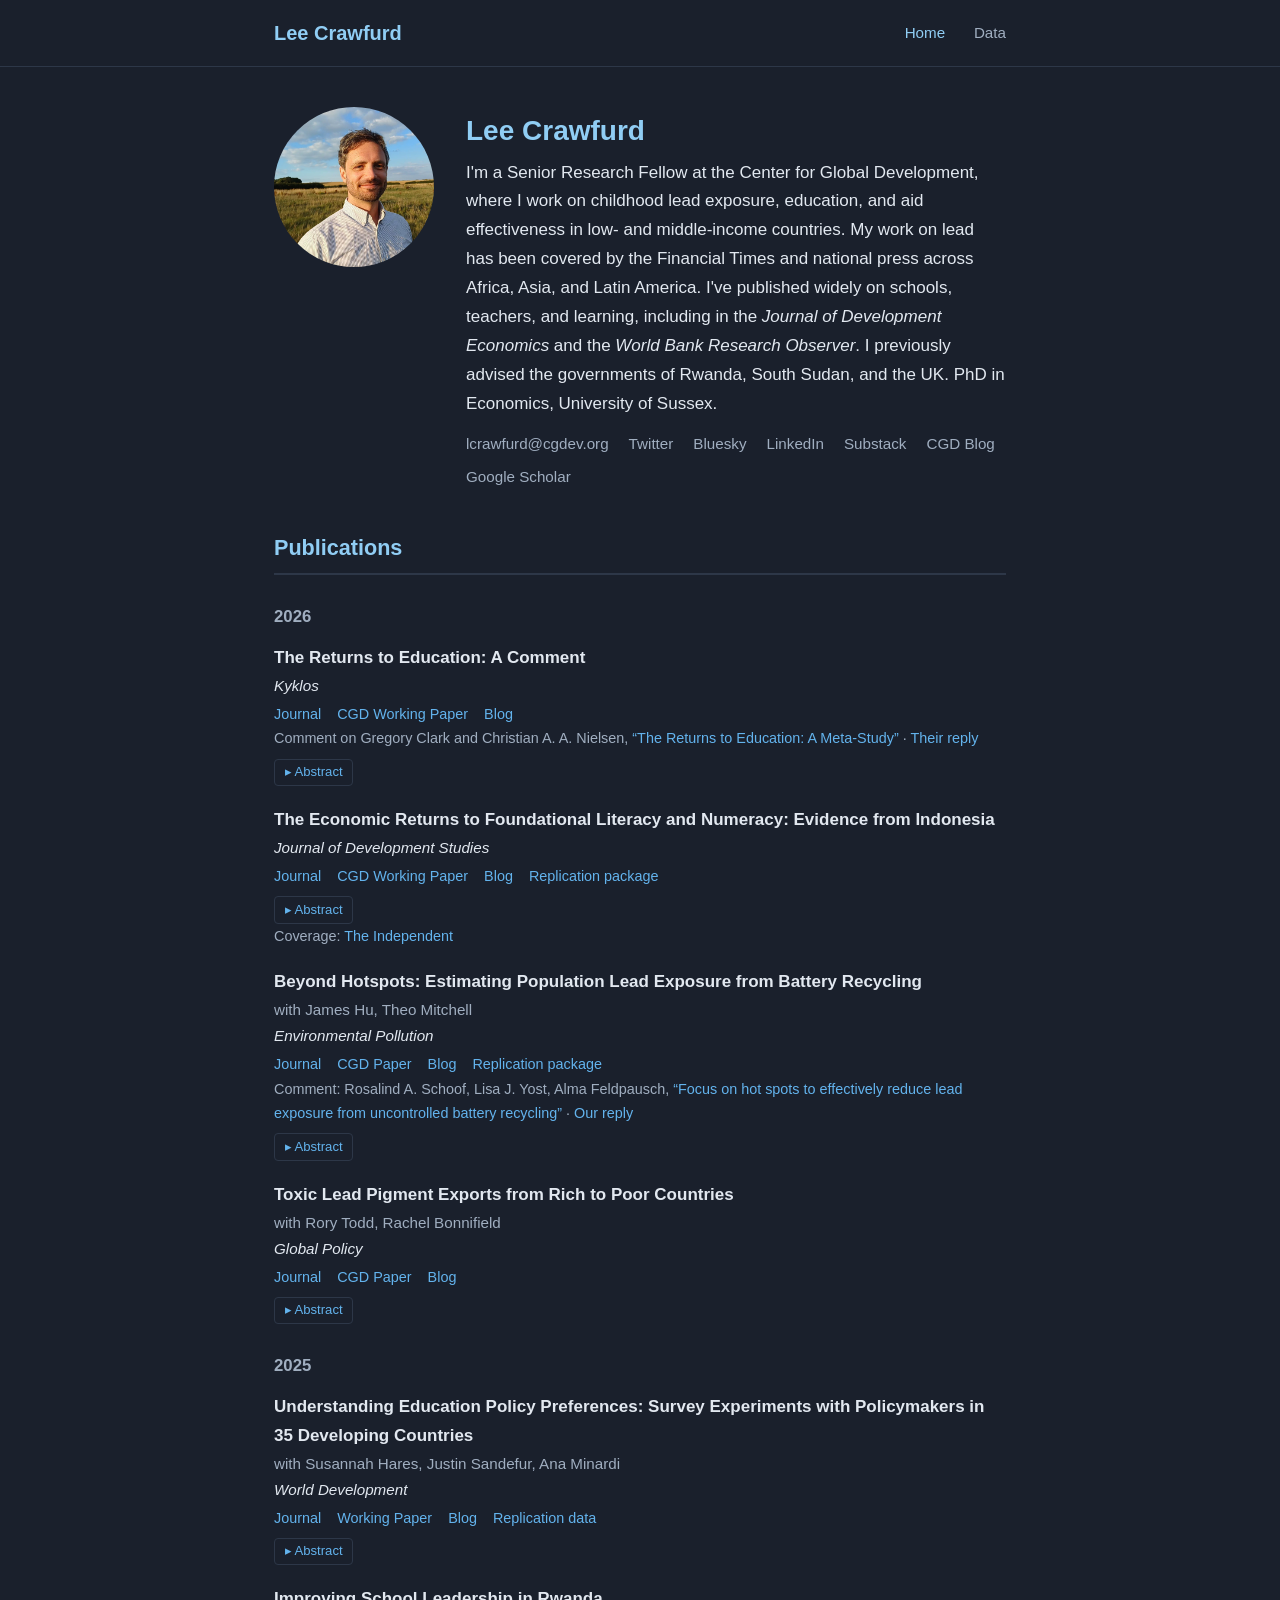
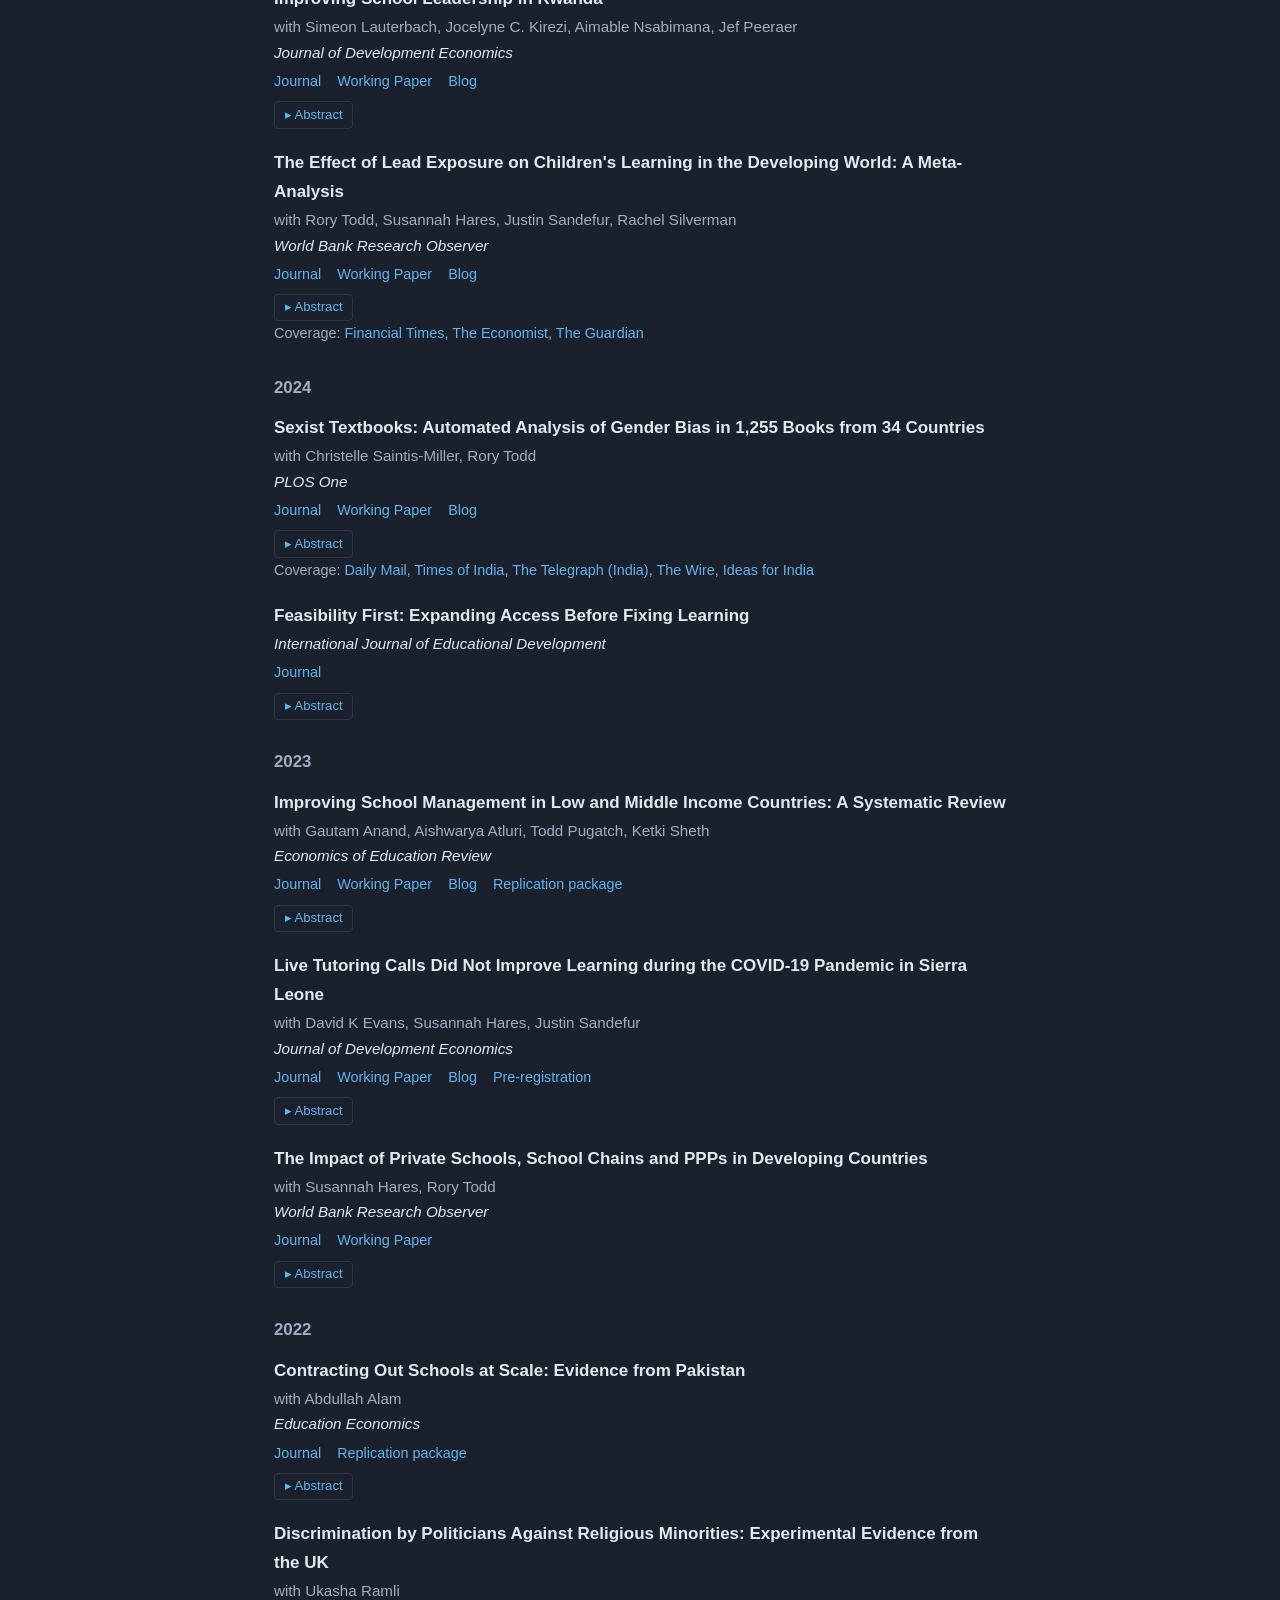
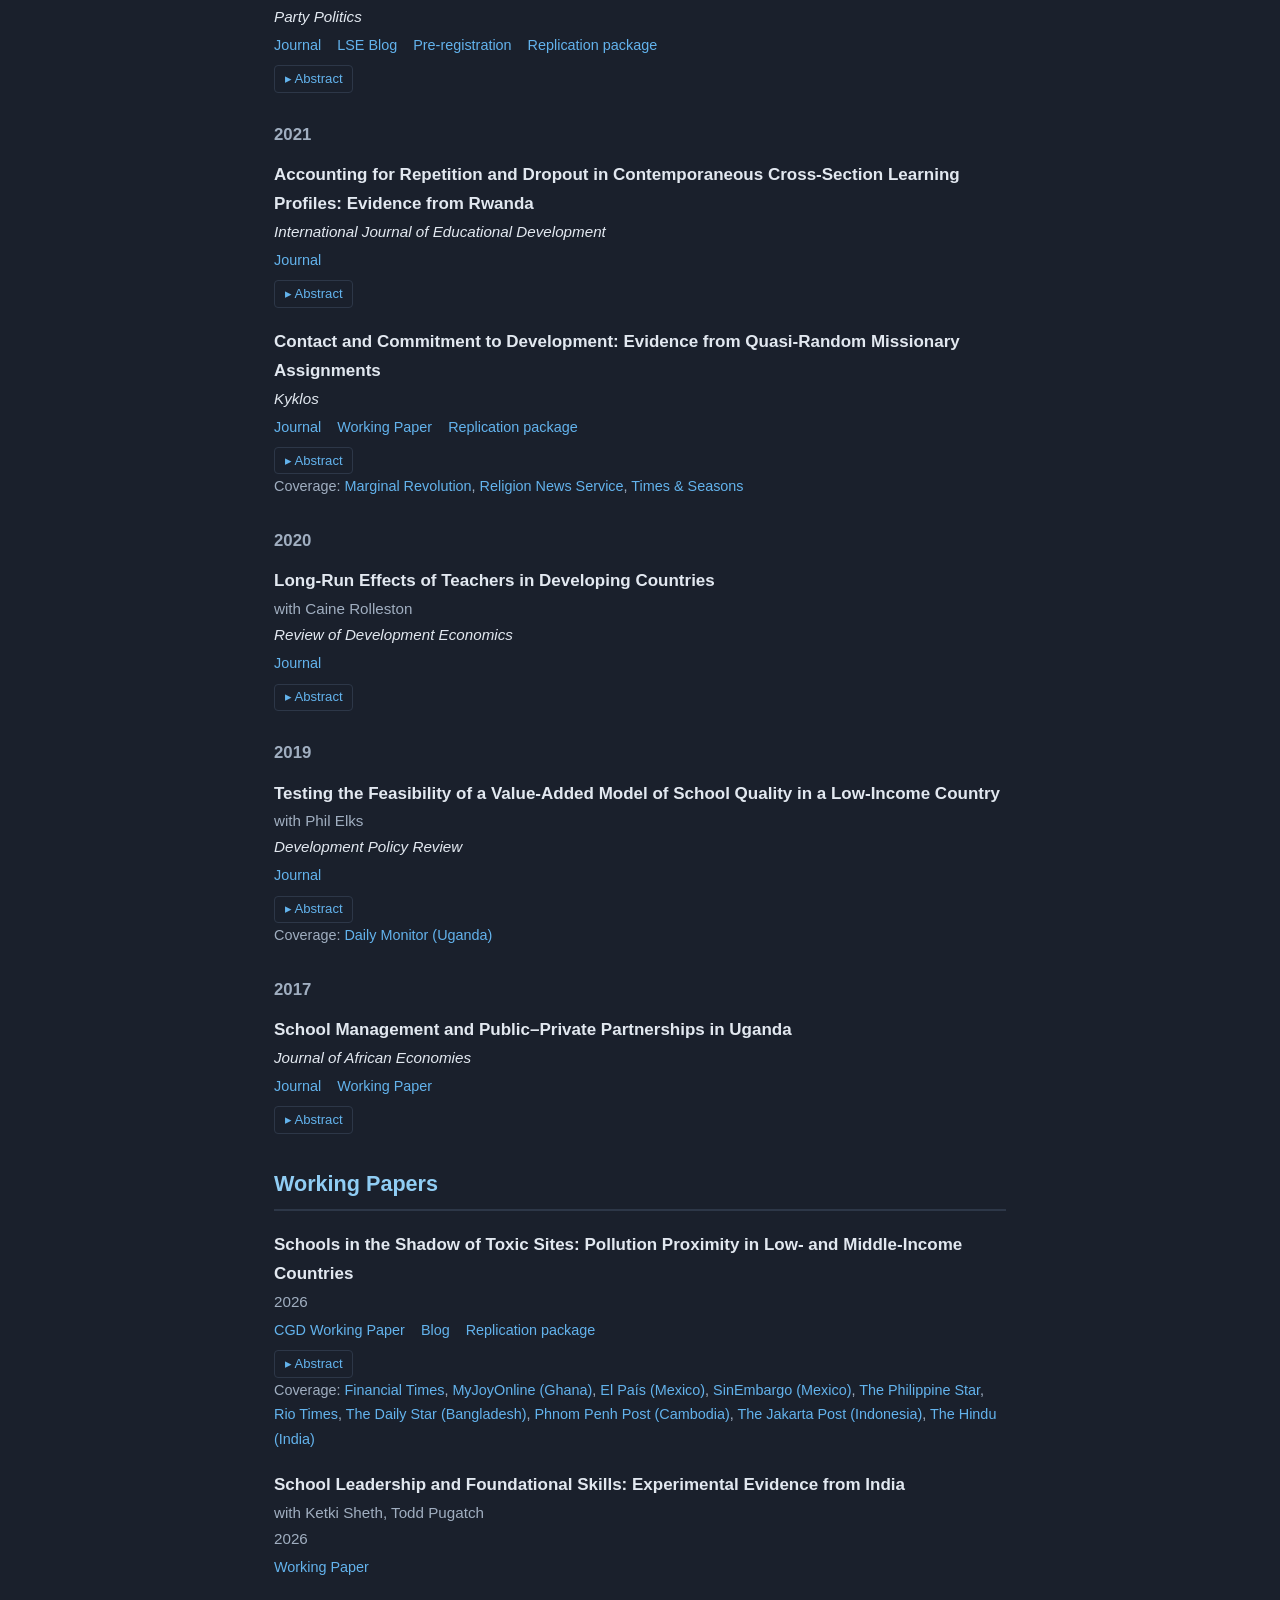
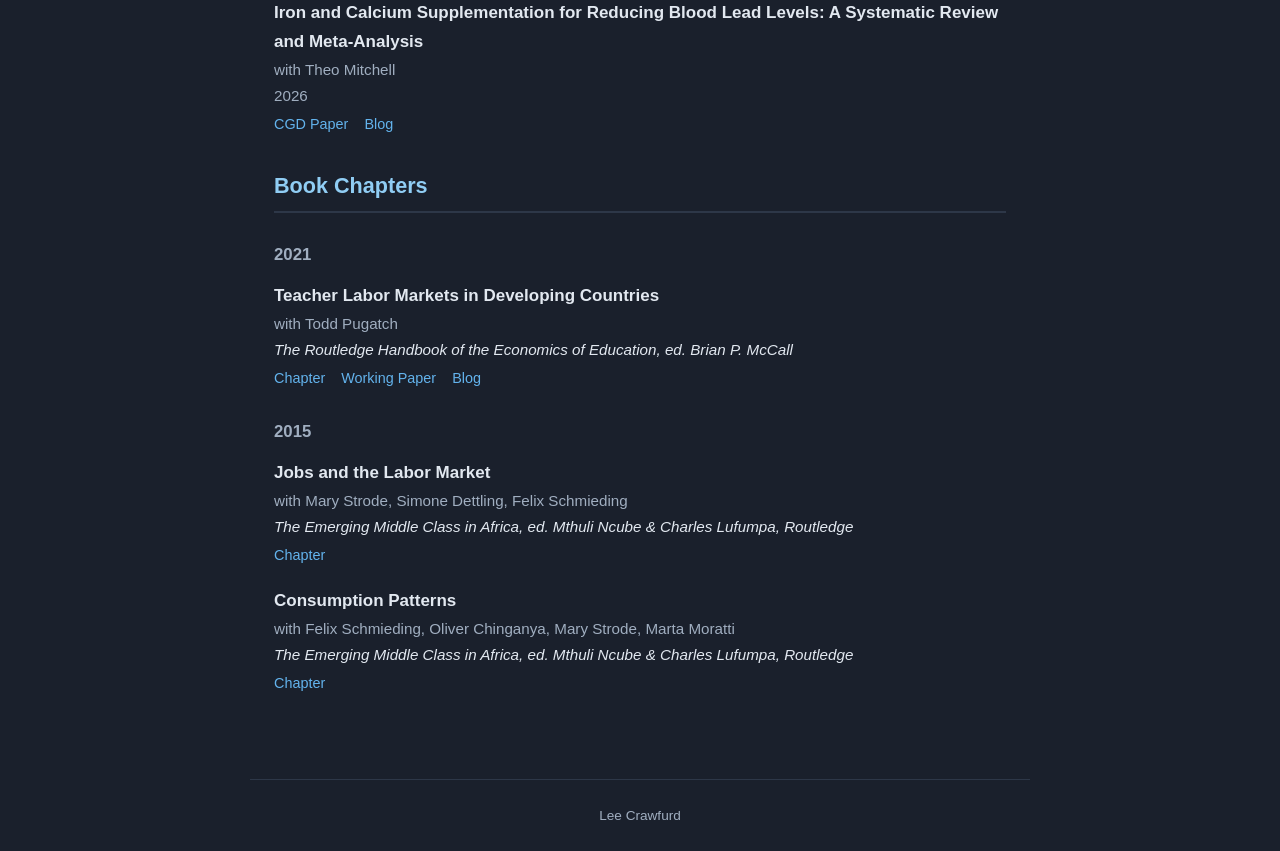
==== commit 1fe15c6f: "Add CGD blog link to Kyklos comment Co-Authored-By: Claude Opus 5 <noreply@anthropic.com>" ====
--- a/index.html
+++ b/index.html
@@ -47,6 +47,7 @@
   <div class="pub-links">
     <a href="https://doi.org/10.1111/kykl.70081">Journal</a>
     <a href="https://www.cgdev.org/publication/returns-education-comment">CGD Working Paper</a>
+    <a href="https://www.cgdev.org/blog/school-pays-even-if-there-publication-bias">Blog</a>
   </div>
   <div class="pub-note">Comment on Gregory Clark and Christian A. A. Nielsen, <a href="https://doi.org/10.1111/kykl.70041">&ldquo;The Returns to Education: A Meta-Study&rdquo;</a> &middot; <a href="https://doi.org/10.1111/kykl.70080">Their reply</a></div>
   <details class="abstract">
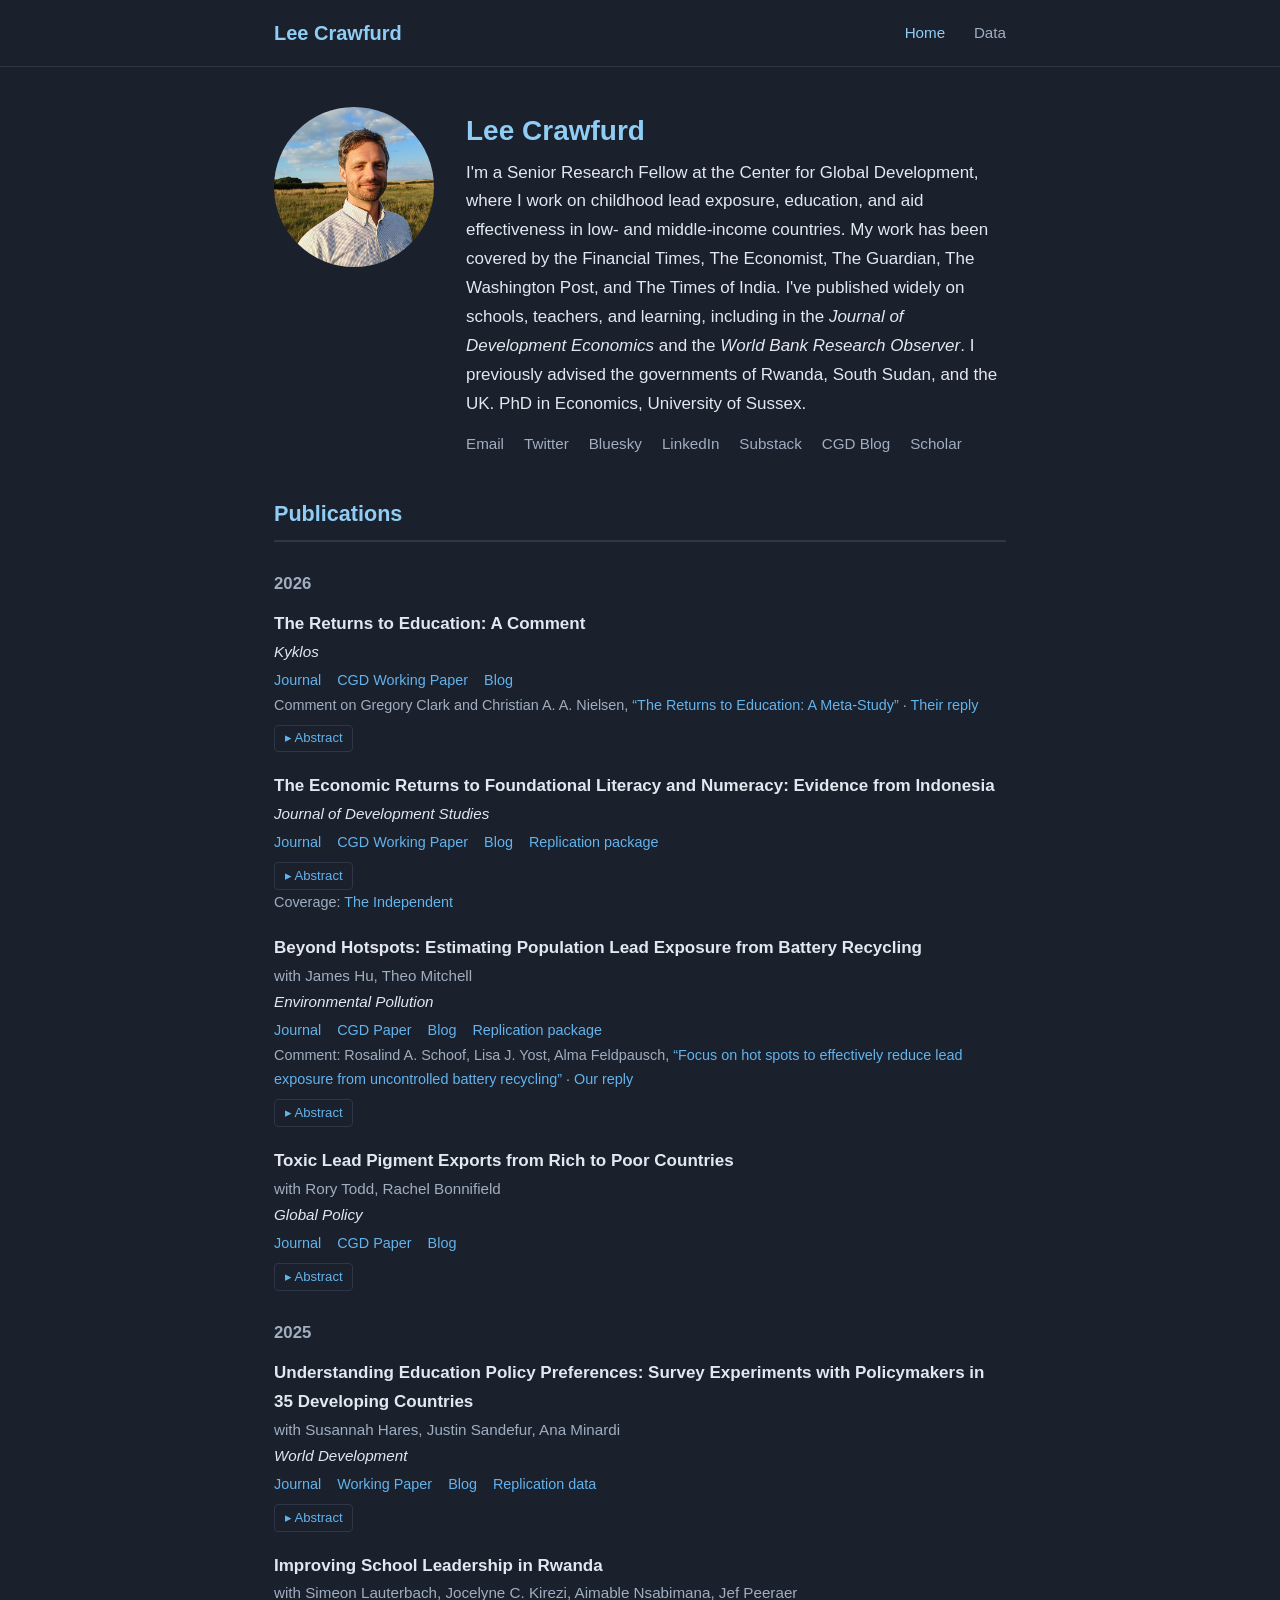
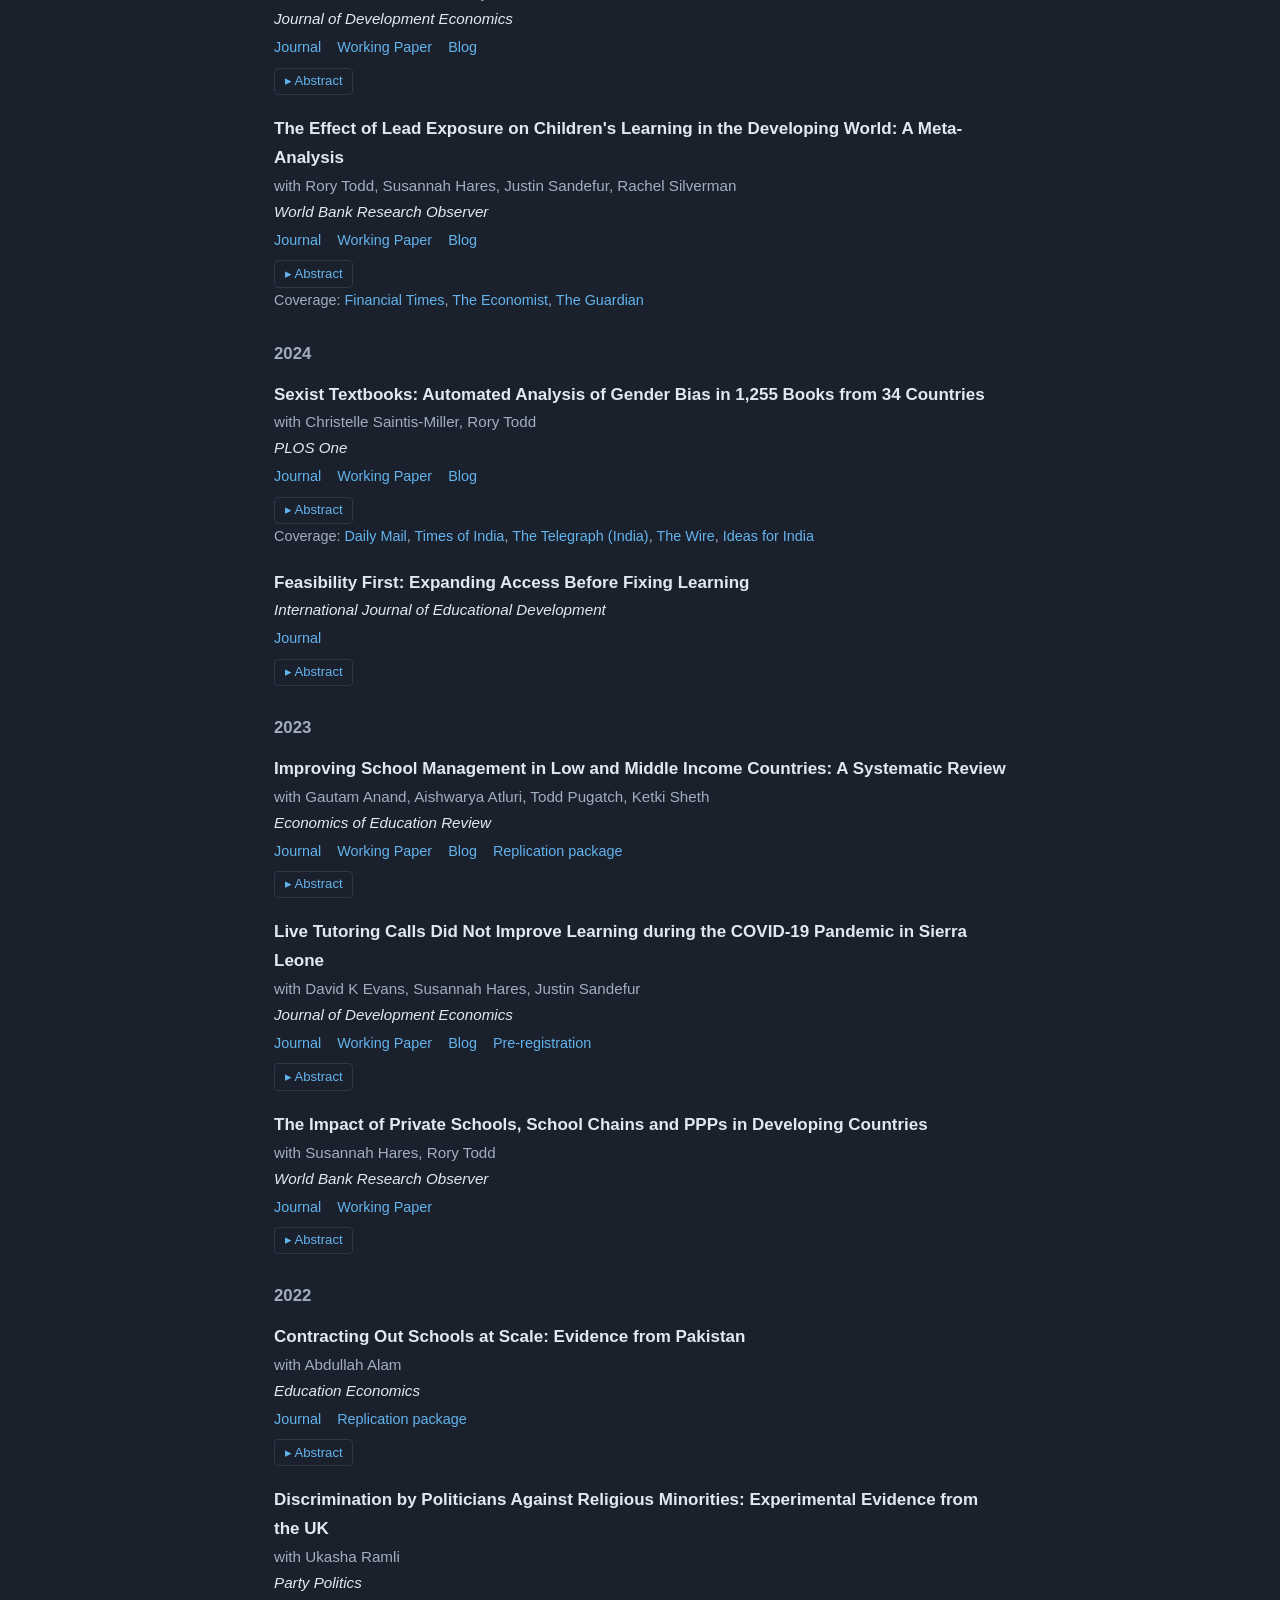
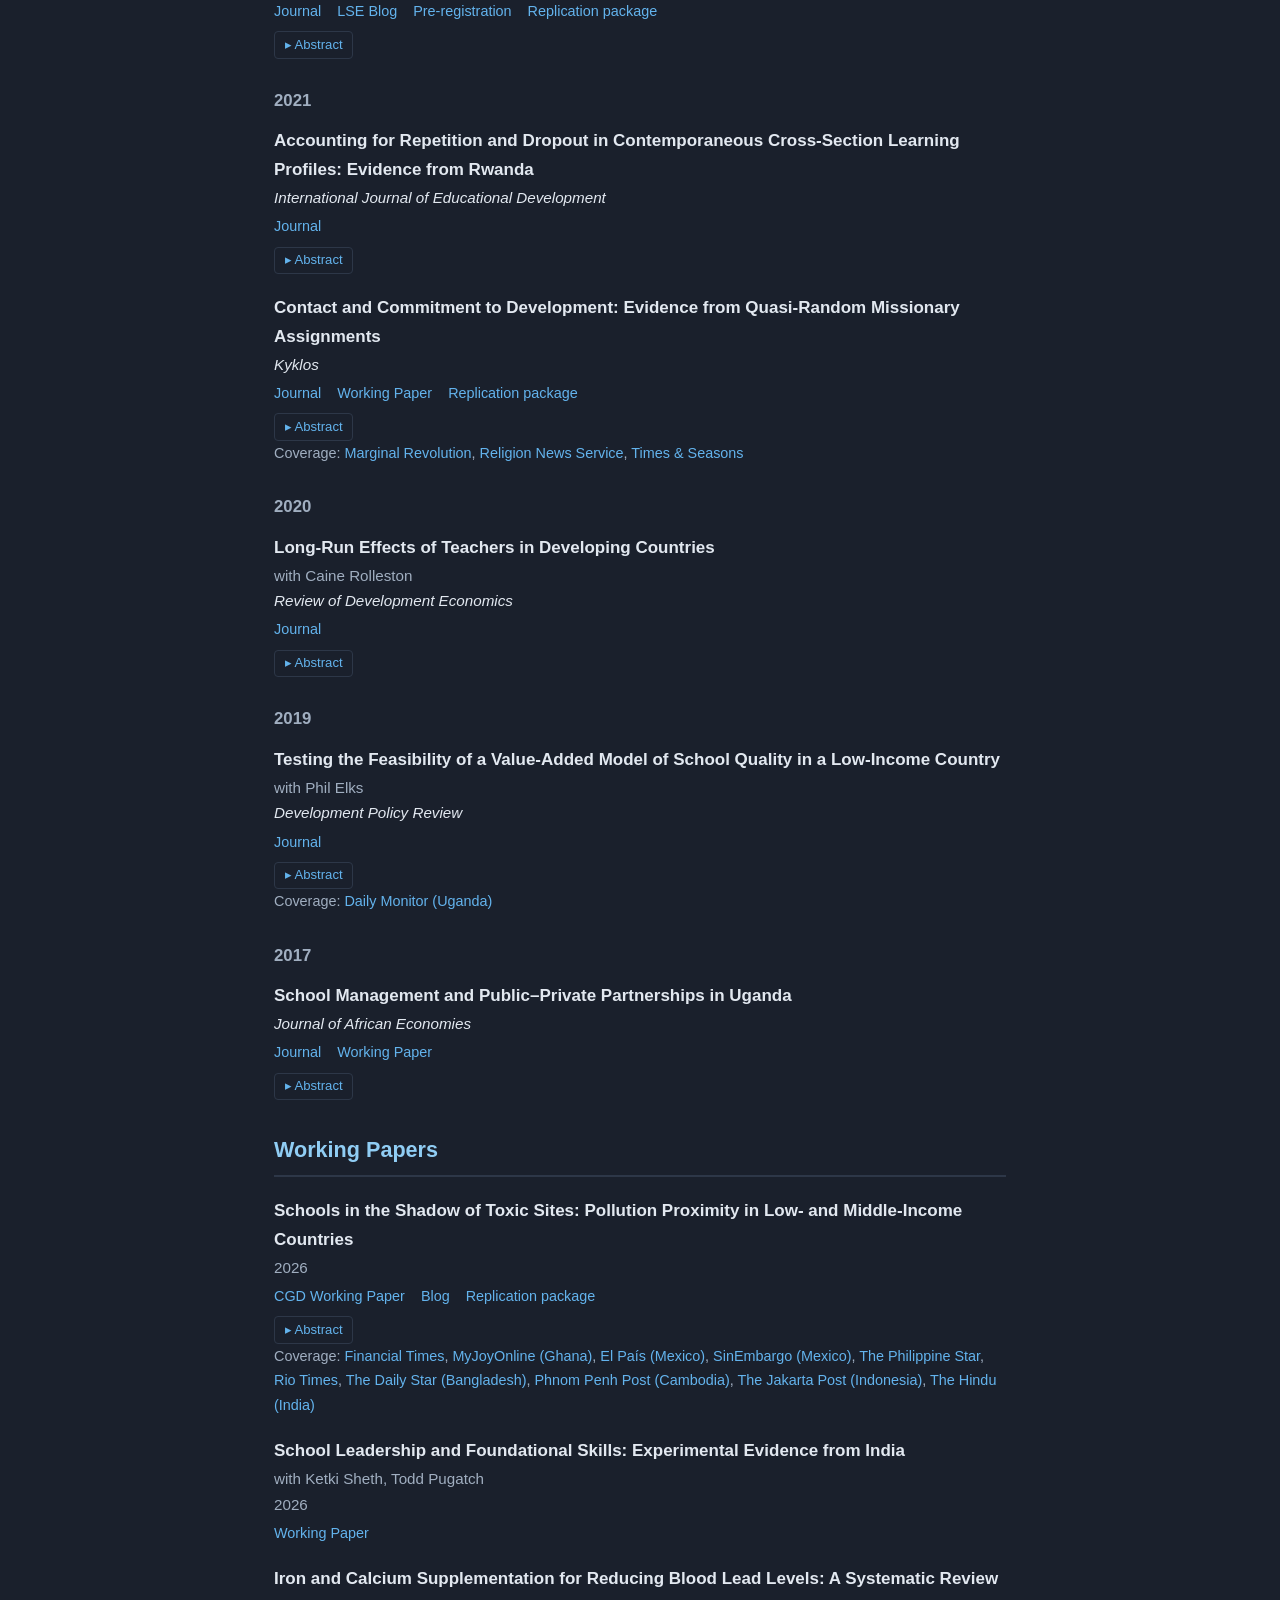
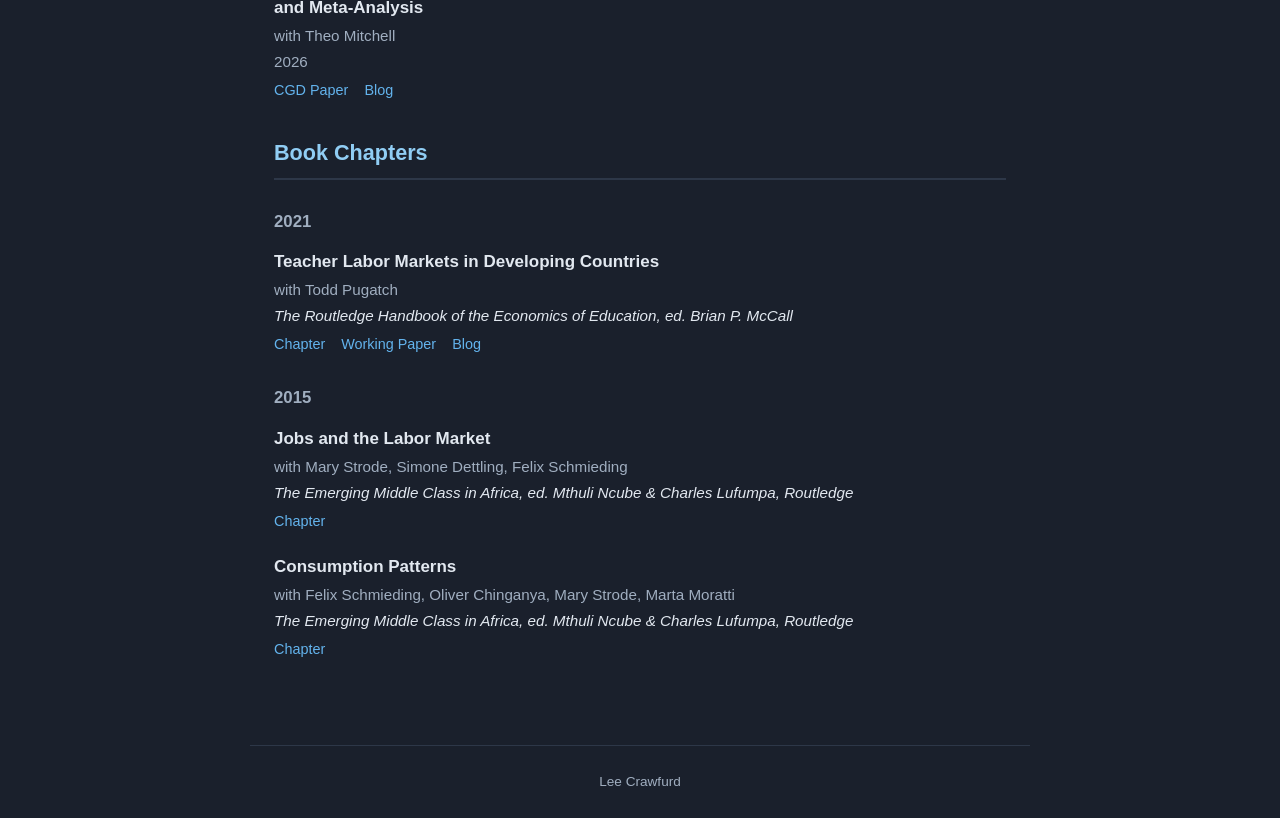
==== commit 4799d0e8: "Update media coverage line in bio; shorten contact link labels to fit one line Co-Authored-By: Claud" ====
--- a/index.html
+++ b/index.html
@@ -24,15 +24,15 @@
   <img src="photo.jpg" alt="Lee Crawfurd">
   <div class="profile-text">
     <h1>Lee Crawfurd</h1>
-    <p>I'm a Senior Research Fellow at the Center for Global Development, where I work on childhood lead exposure, education, and aid effectiveness in low- and middle-income countries. My work on lead has been covered by the Financial Times and national press across Africa, Asia, and Latin America. I've published widely on schools, teachers, and learning, including in the <em>Journal of Development Economics</em> and the <em>World Bank Research Observer</em>. I previously advised the governments of Rwanda, South Sudan, and the UK. PhD in Economics, University of Sussex.</p>
+    <p>I'm a Senior Research Fellow at the Center for Global Development, where I work on childhood lead exposure, education, and aid effectiveness in low- and middle-income countries. My work has been covered by the Financial Times, The Economist, The Guardian, The Washington Post, and The Times of India. I've published widely on schools, teachers, and learning, including in the <em>Journal of Development Economics</em> and the <em>World Bank Research Observer</em>. I previously advised the governments of Rwanda, South Sudan, and the UK. PhD in Economics, University of Sussex.</p>
     <div class="contact-links">
-      <a href="mailto:lcrawfurd@cgdev.org">lcrawfurd@cgdev.org</a>
+      <a href="mailto:lcrawfurd@cgdev.org">Email</a>
       <a href="https://twitter.com/leecrawfurd">Twitter</a>
       <a href="https://bsky.app/profile/leecrawfurd.bsky.social">Bluesky</a>
       <a href="https://www.linkedin.com/in/leecrawfurd/">LinkedIn</a>
       <a href="https://substack.com/@leecrawfurd">Substack</a>
       <a href="https://www.cgdev.org/expert/lee-crawfurd">CGD Blog</a>
-      <a href="https://scholar.google.com/citations?user=5ZNm5bAAAAAJ">Google Scholar</a>
+      <a href="https://scholar.google.com/citations?user=5ZNm5bAAAAAJ">Scholar</a>
     </div>
   </div>
 </div>
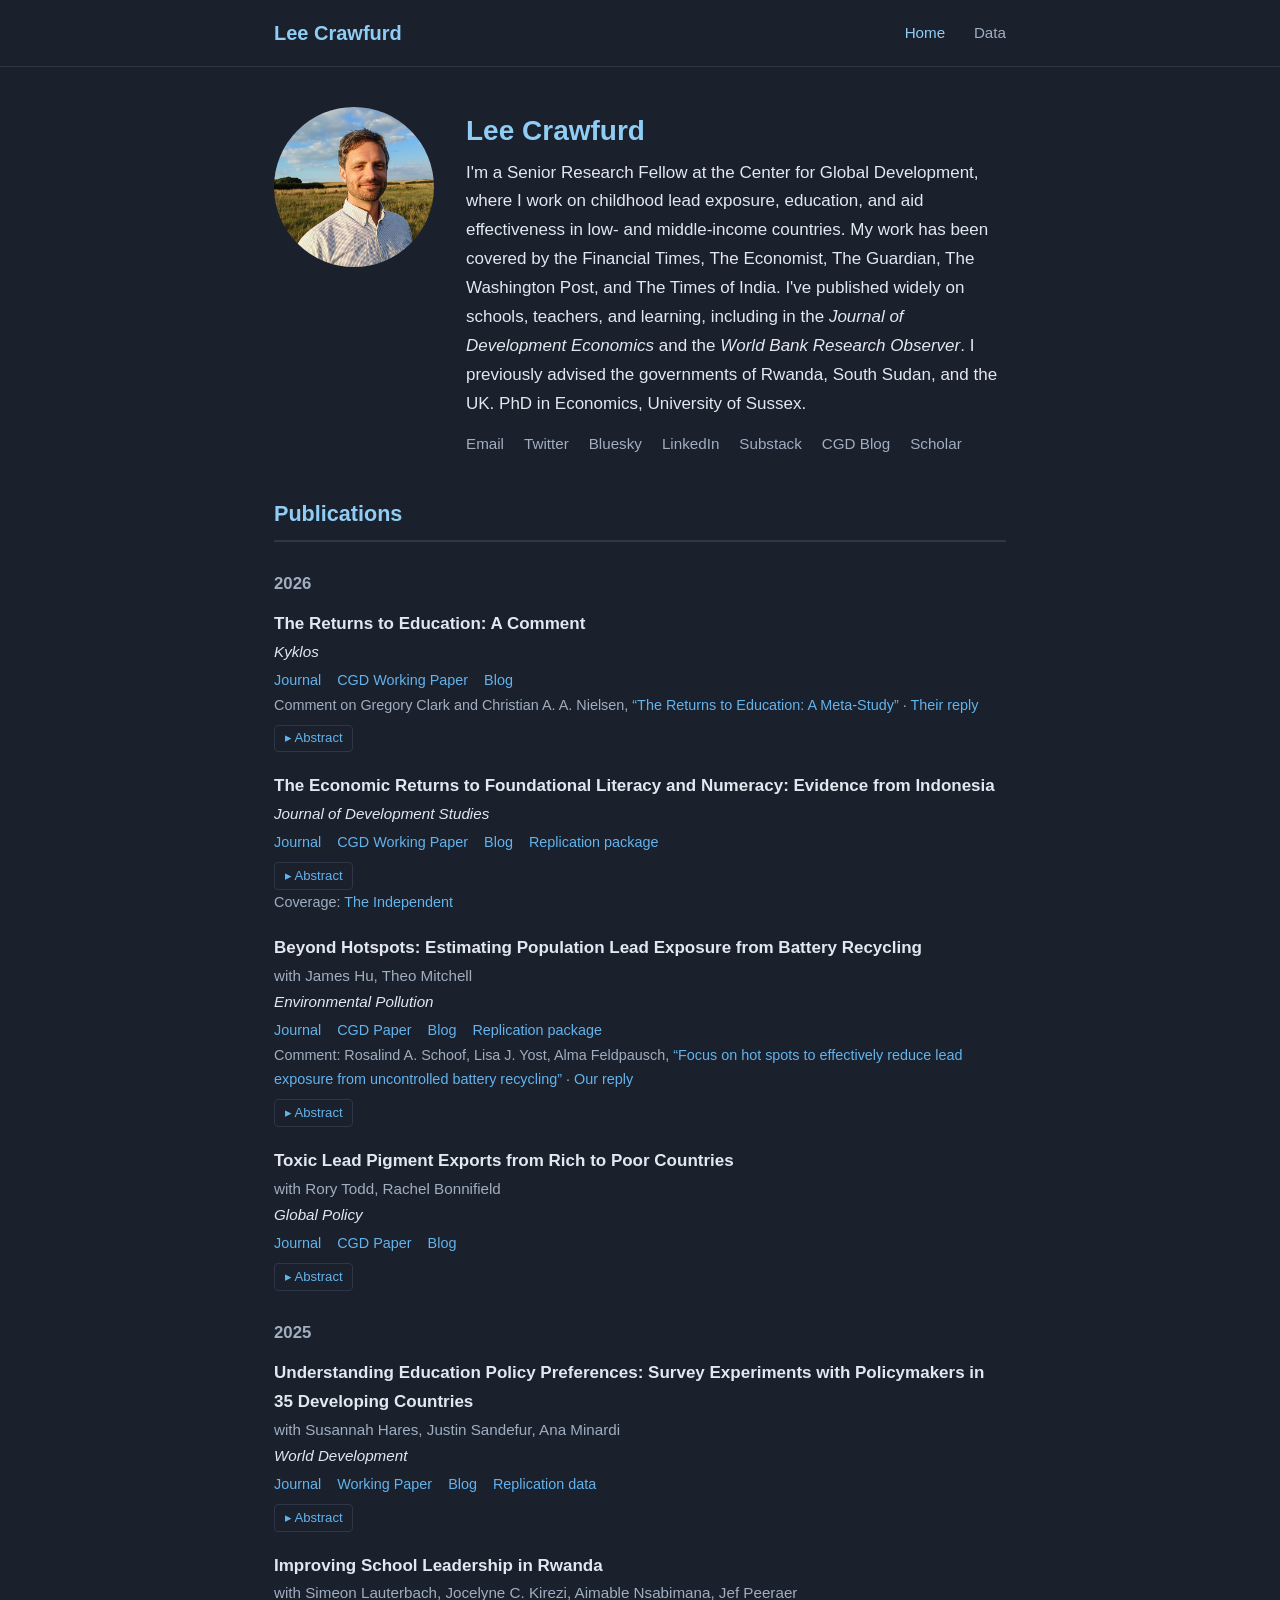
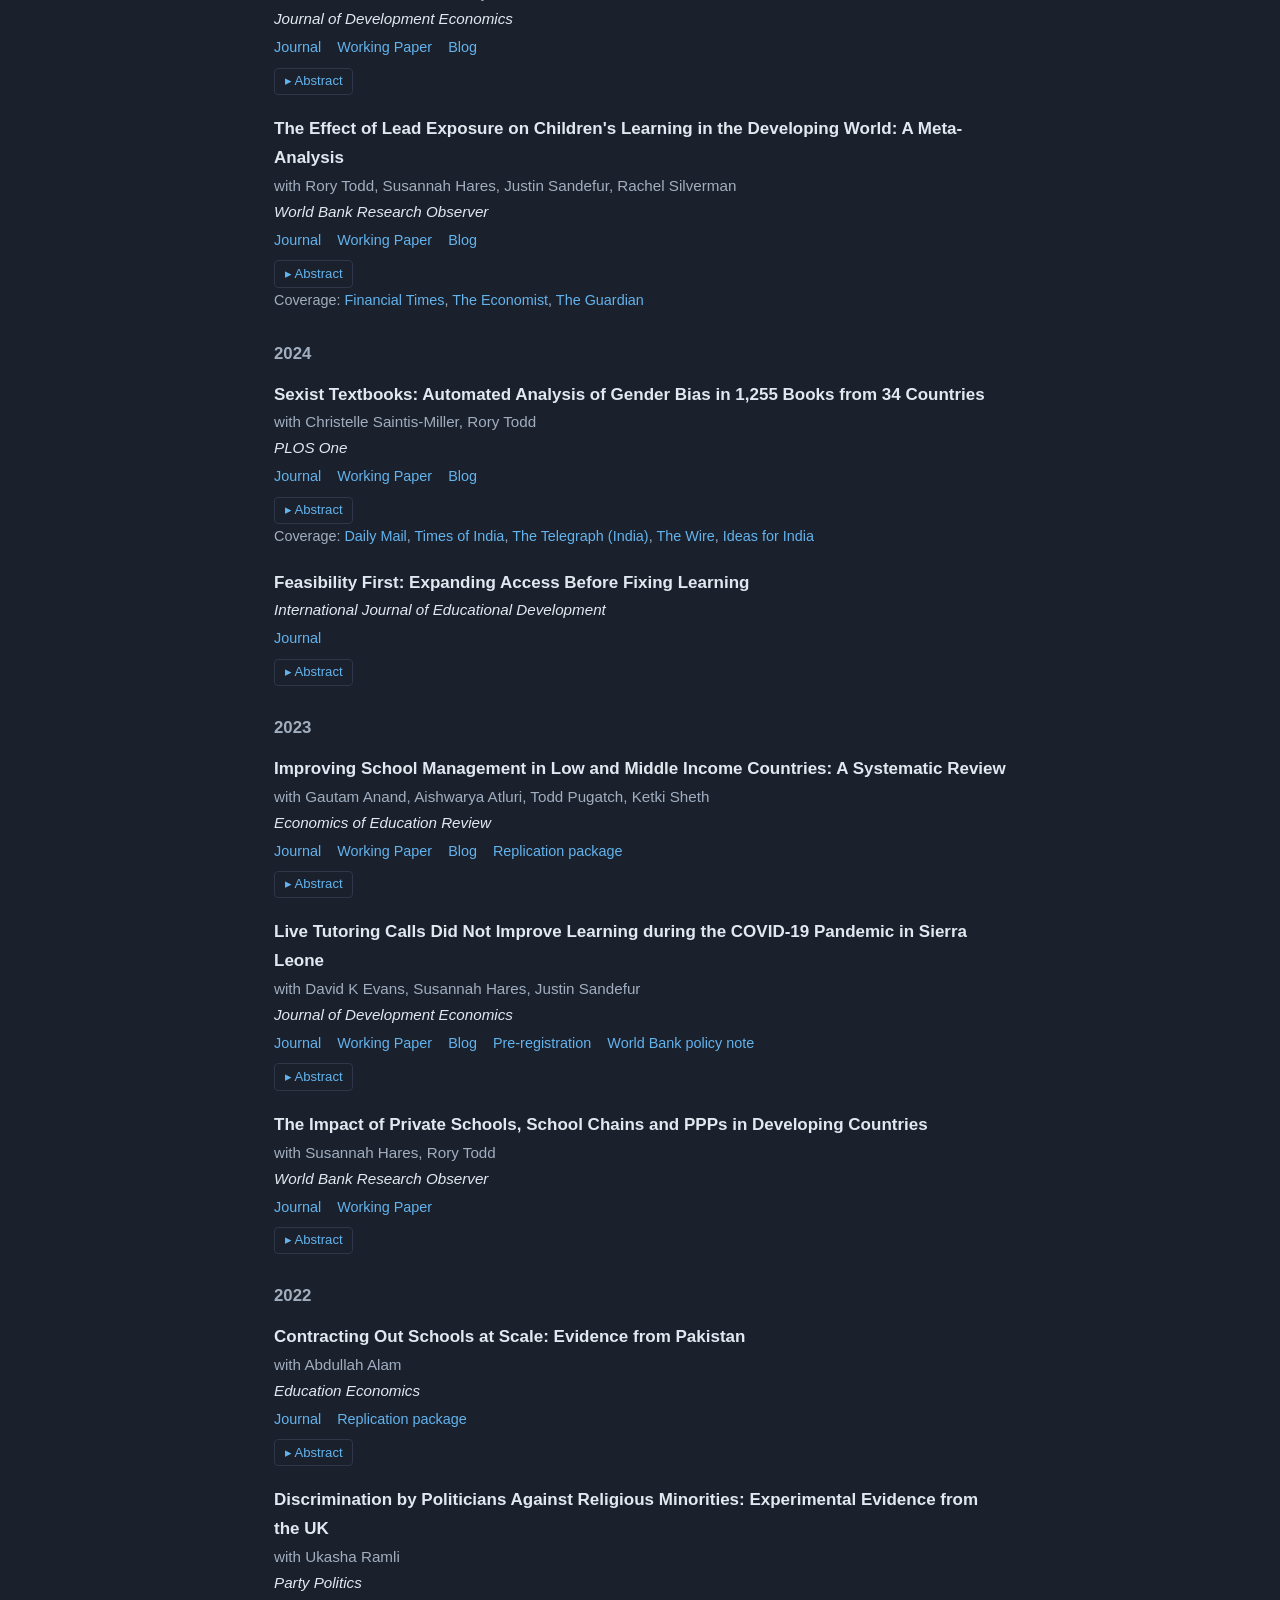
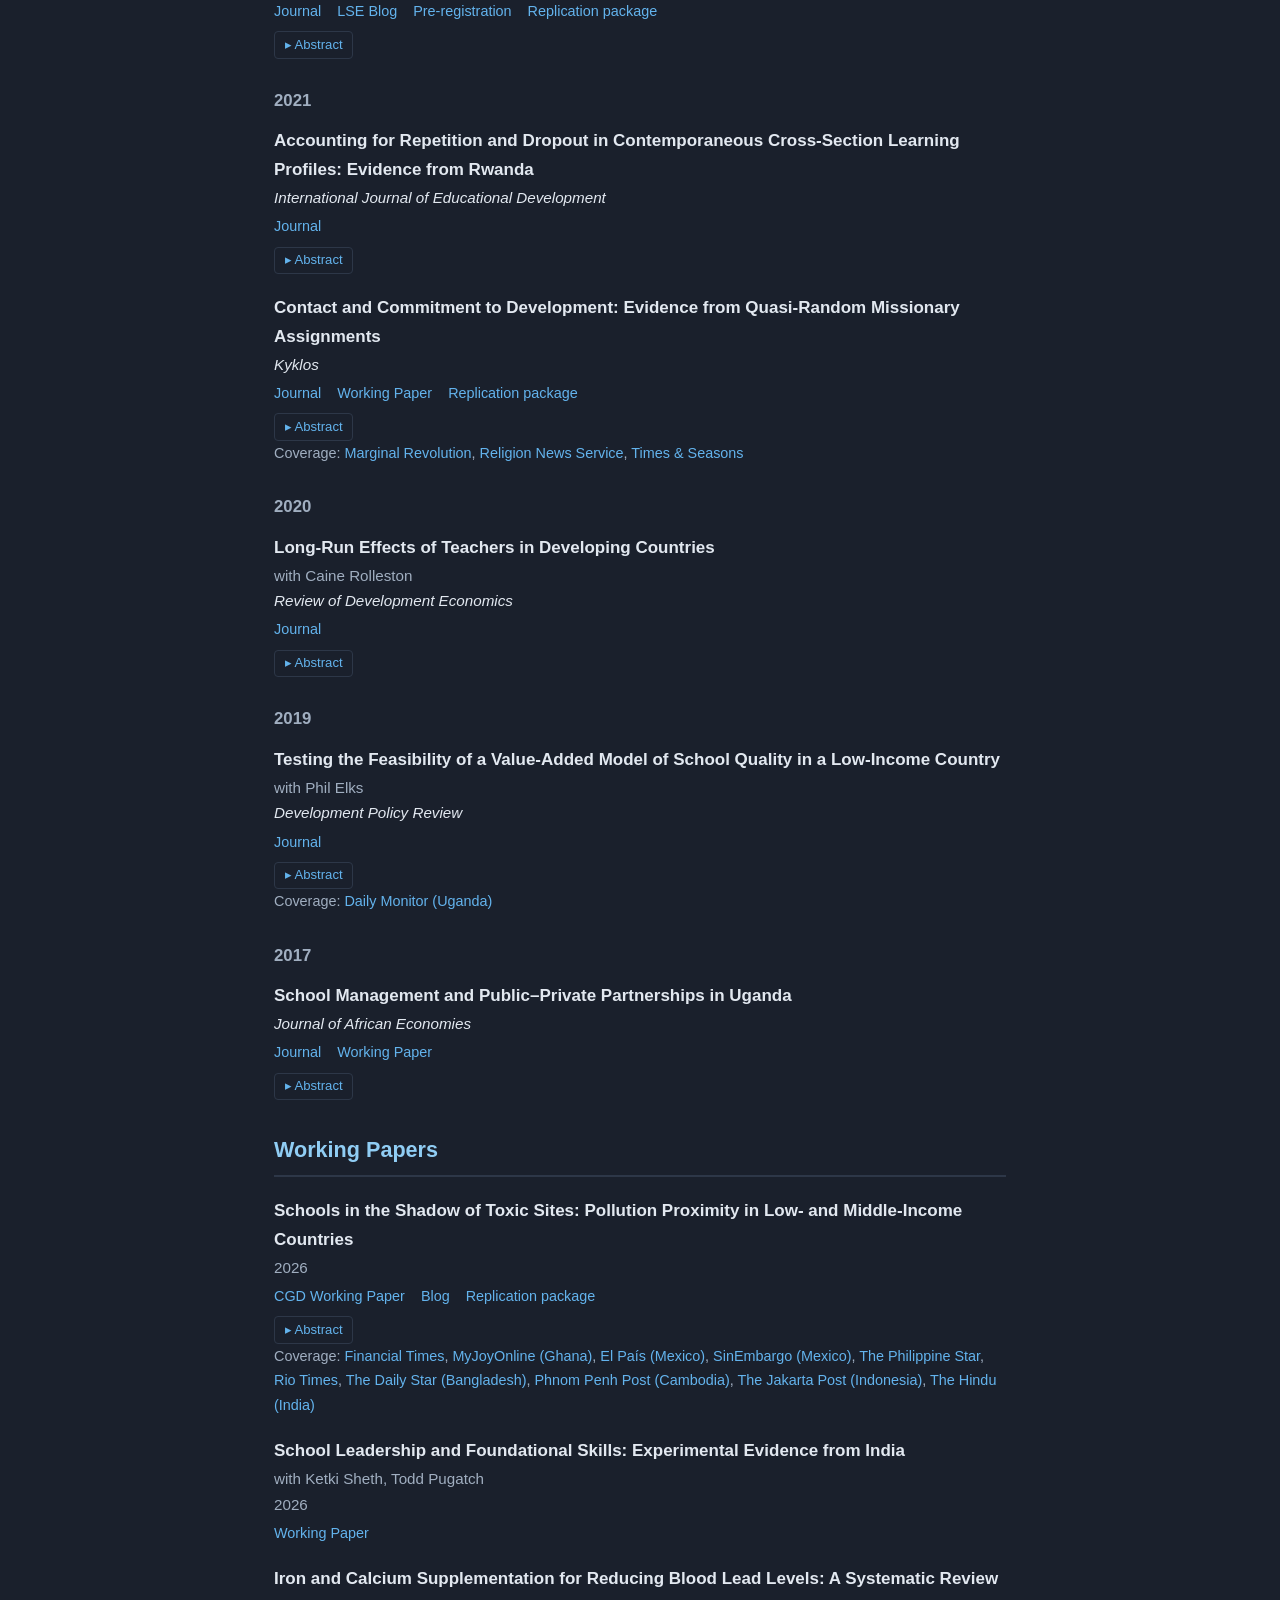
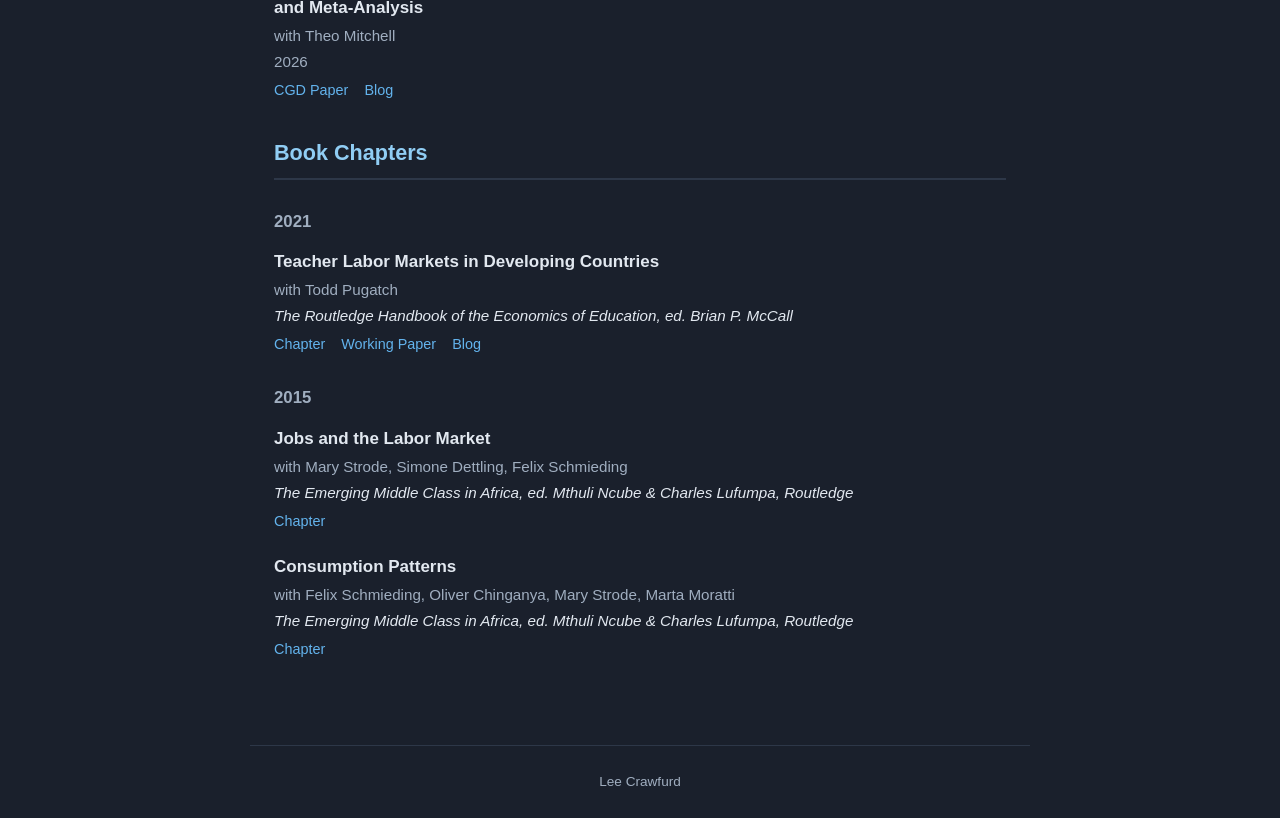
==== commit d7f78535: "Add World Bank SIEF policy note link to Sierra Leone tutoring paper Co-Authored-By: Claude Opus 5.5 " ====
--- a/index.html
+++ b/index.html
@@ -210,6 +210,7 @@
     <a href="https://www.cgdev.org/publication/teaching-and-testing-phone-pandemic">Working Paper</a>
     <a href="https://www.cgdev.org/blog/tech-plus-teachers-one-on-one-phone-tutorials-didnt-help-kids-learn-better-during-school-closures">Blog</a>
     <a href="https://www.socialscienceregistry.org/trials/5914">Pre-registration</a>
+    <a href="https://thedocs.worldbank.org/en/doc/3e703cf6cc9abdad82a50f2fcb068428-0090052026/original/E2P-Sierra-Leone.pdf">World Bank policy note</a>
   </div>
   <details class="abstract">
     <summary>Abstract</summary>
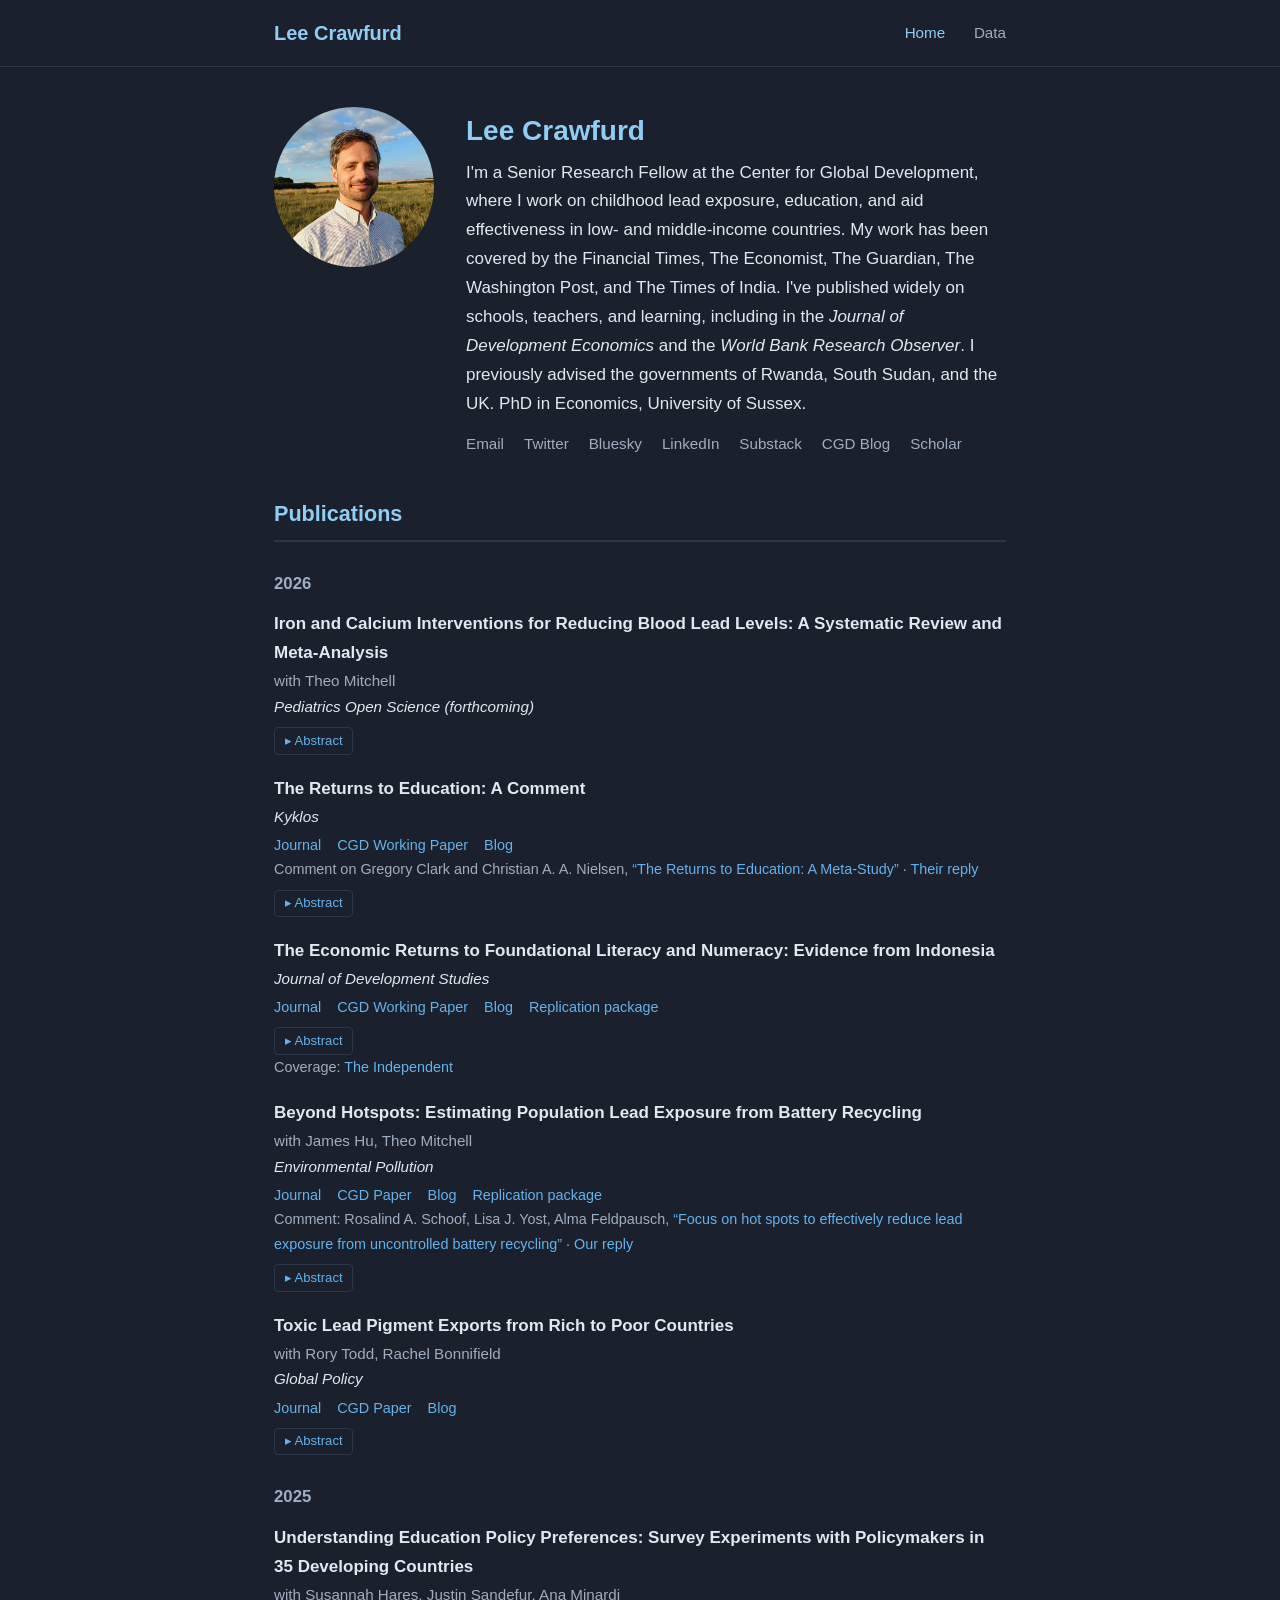
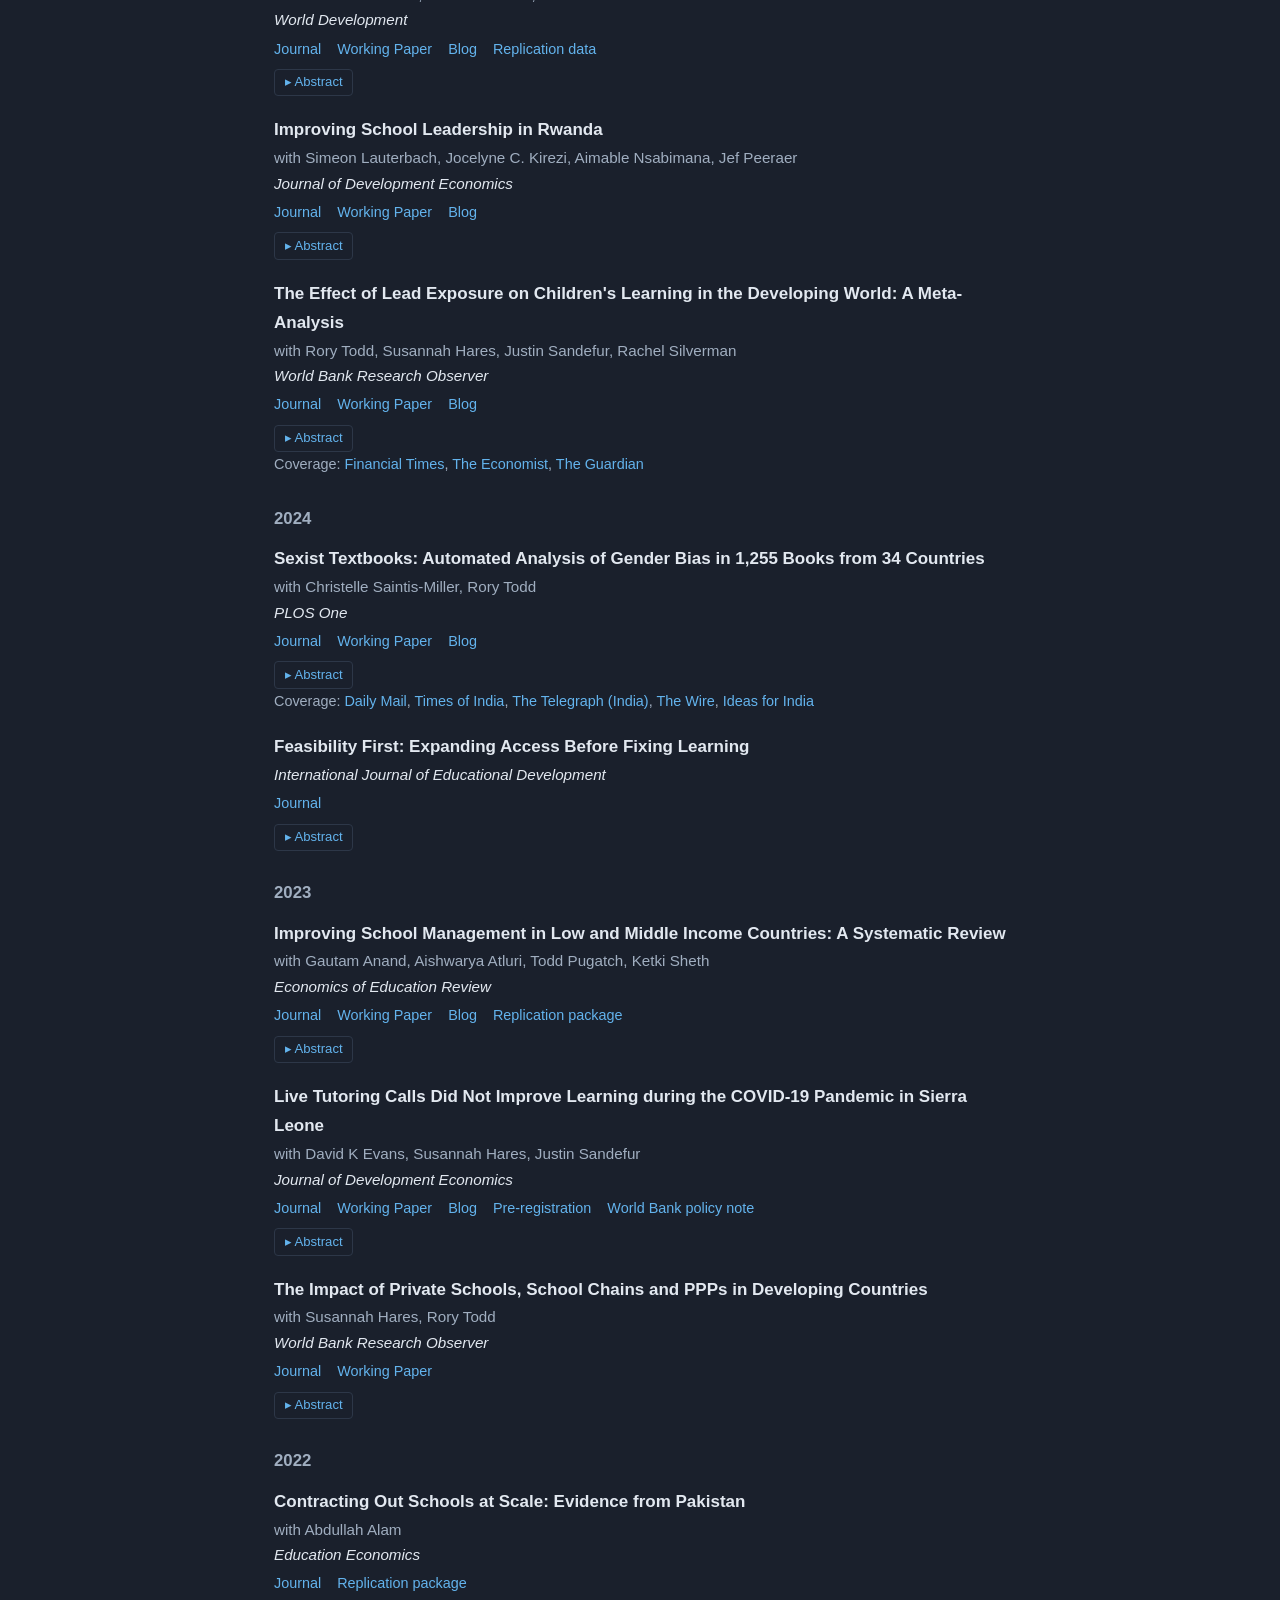
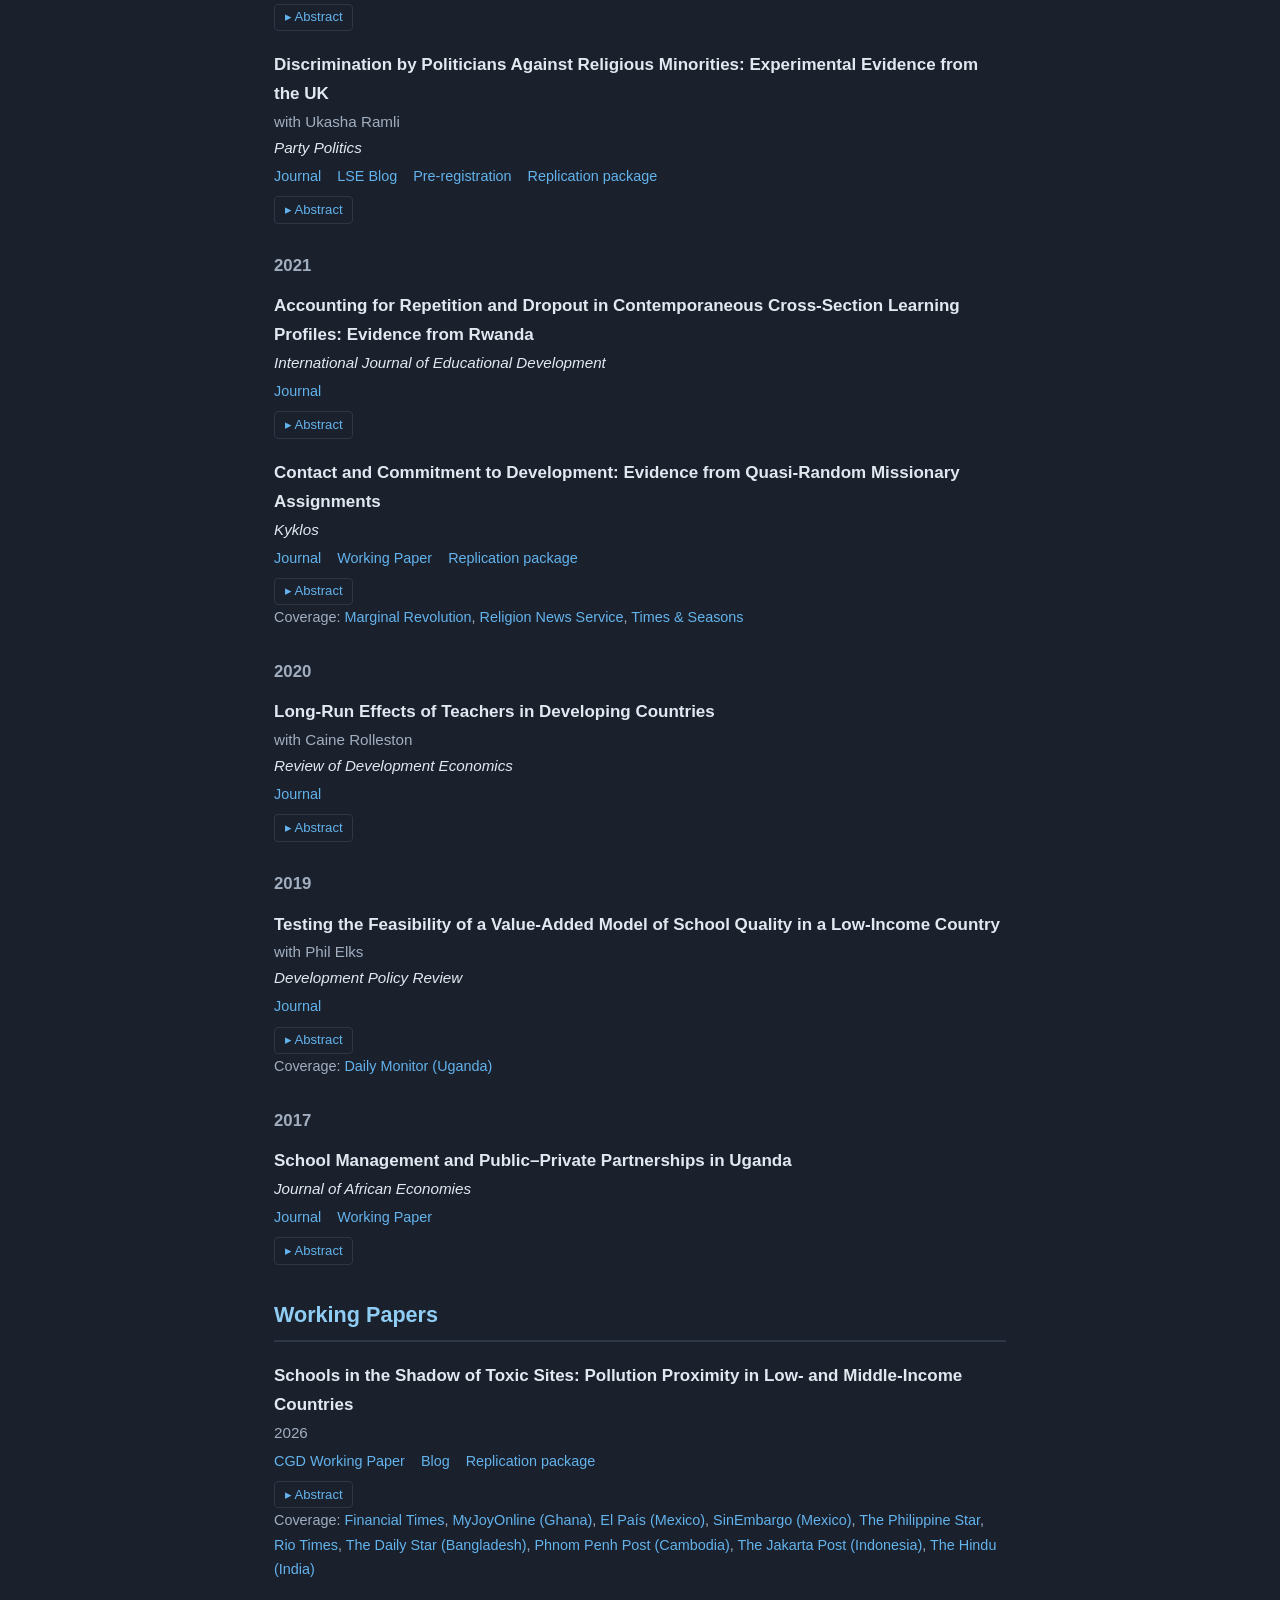
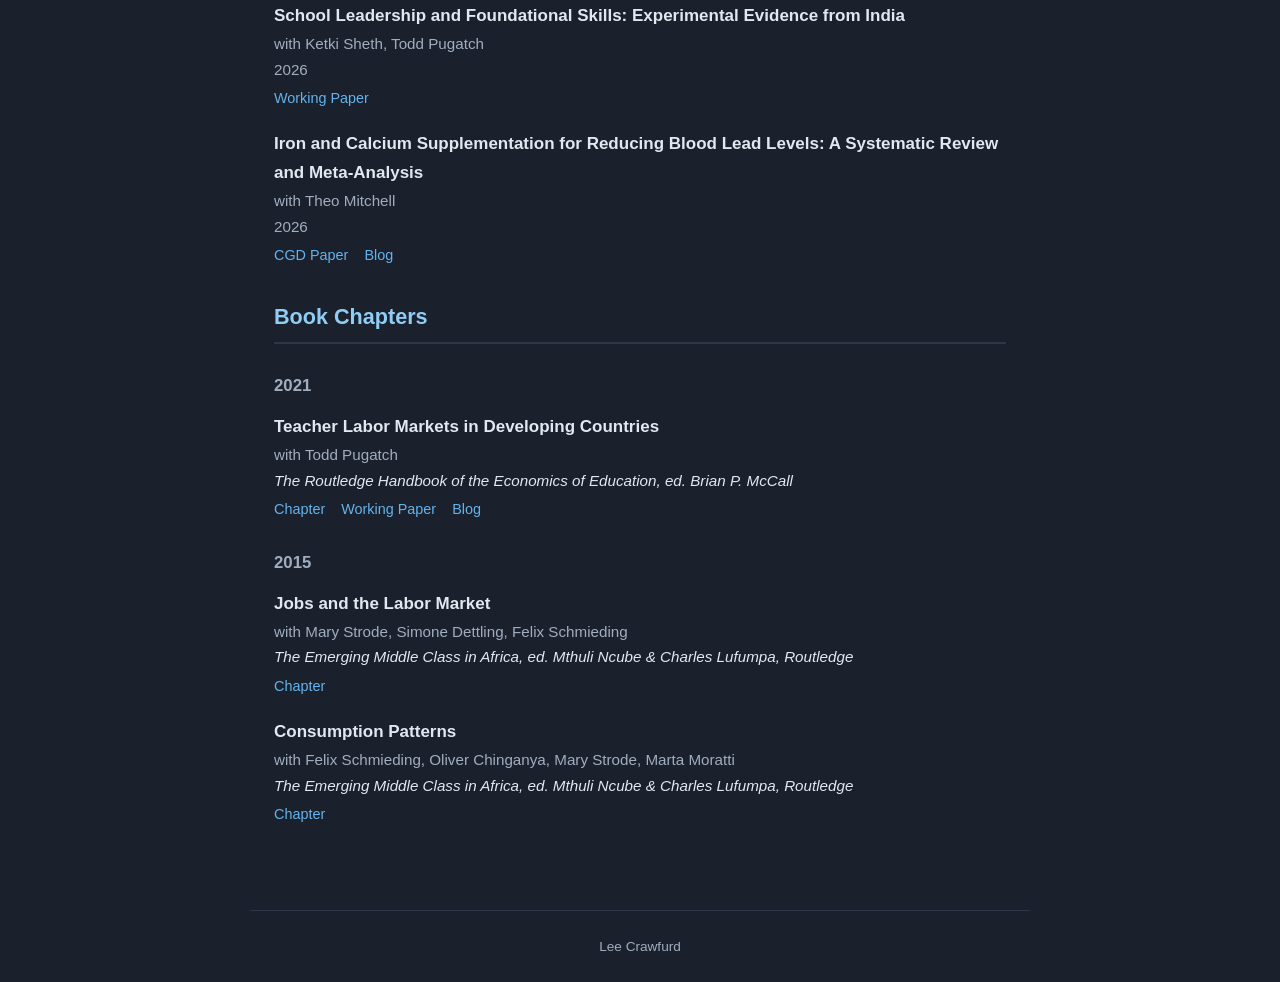
==== commit 3696efa5: "Add accepted Pediatrics Open Science paper on iron and calcium and blood lead Co-Authored-By: Claude" ====
--- a/index.html
+++ b/index.html
@@ -42,6 +42,16 @@
 <h3>2026</h3>
 
 <div class="pub">
+  <span class="pub-title">Iron and Calcium Interventions for Reducing Blood Lead Levels: A Systematic Review and Meta-Analysis</span>
+  <div class="pub-authors">with Theo Mitchell</div>
+  <div class="pub-journal">Pediatrics Open Science (forthcoming)</div>
+  <details class="abstract">
+    <summary>Abstract</summary>
+    <p>Lead exposure affects an estimated 800 million children globally. WHO recommends iron and calcium supplementation for selected lead-exposed populations, based on very low-certainty evidence. We aimed to quantify effects of interventions that increase iron or calcium intake on blood lead at all ages and assess certainty of evidence. We searched PubMed/MEDLINE, CENTRAL, Embase, and ClinicalTrials.gov through September 2026 and screened reference lists for randomized trials of calcium or iron supplementation or fortification measuring blood lead before and after intervention. Ten of 12 trials (n=3,400; 2,113 children, 1,287 mothers) reported blood lead outcomes and were able to be pooled. Across 7 calcium trials, blood lead changed by &minus;1.13 &mu;g/dL (95% CI, &minus;2.60 to 0.34): &minus;1.97 in 5 pediatric and &minus;0.35 in 2 maternal trials. Excluding 3 high-risk-of-bias trials attenuated this to &minus;0.36. Across 3 iron trials, the estimate was &minus;0.36 &mu;g/dL (95% CI, &minus;1.26 to 0.54). Certainty was very low for both. Pooled estimates favored lower blood lead, but the evidence is very uncertain. Iron and calcium interventions complement but cannot replace pediatric lead exposure prevention.</p>
+  </details>
+</div>
+
+<div class="pub">
   <span class="pub-title">The Returns to Education: A Comment</span>
   <div class="pub-journal">Kyklos</div>
   <div class="pub-links">
--- a/style.css
+++ b/style.css
@@ -73,6 +73,7 @@
   height: 160px;
   border-radius: 50%;
   object-fit: cover;
+  object-position: 66% 50%;
   flex-shrink: 0;
 }
 
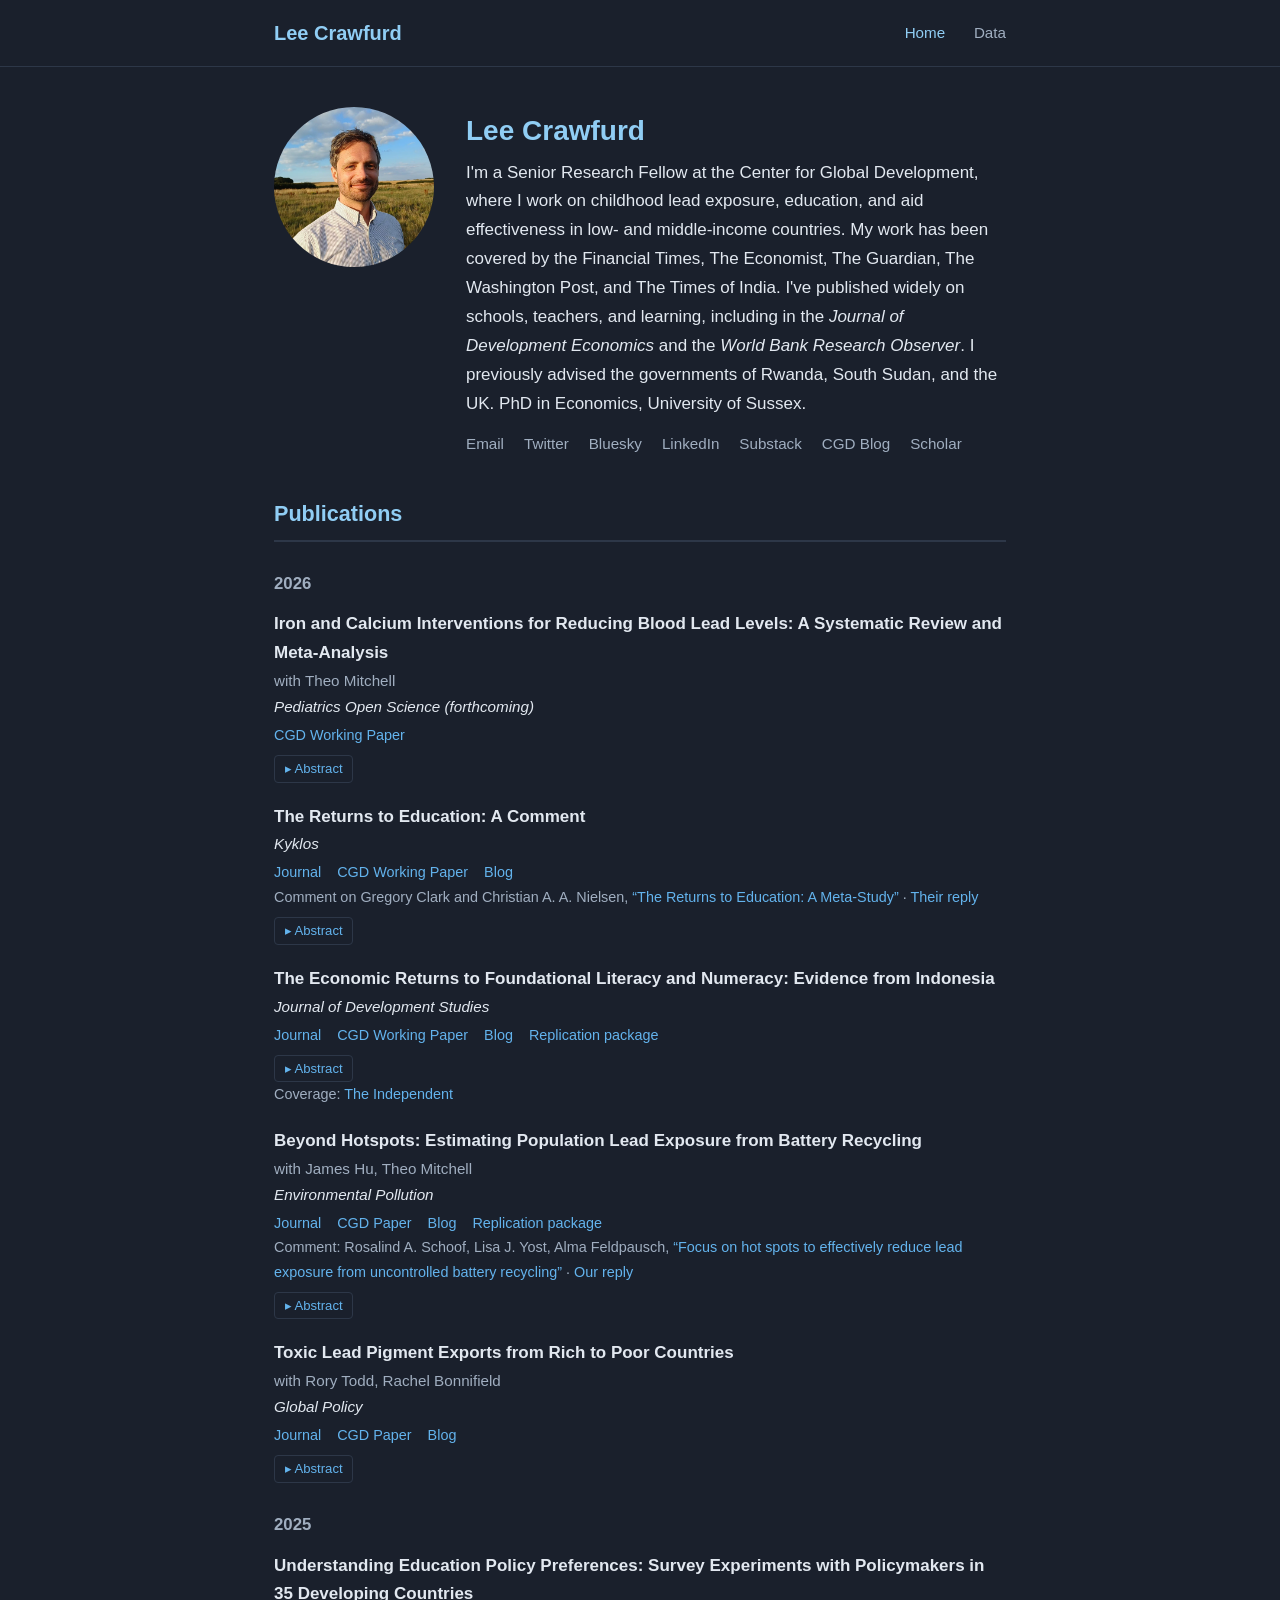
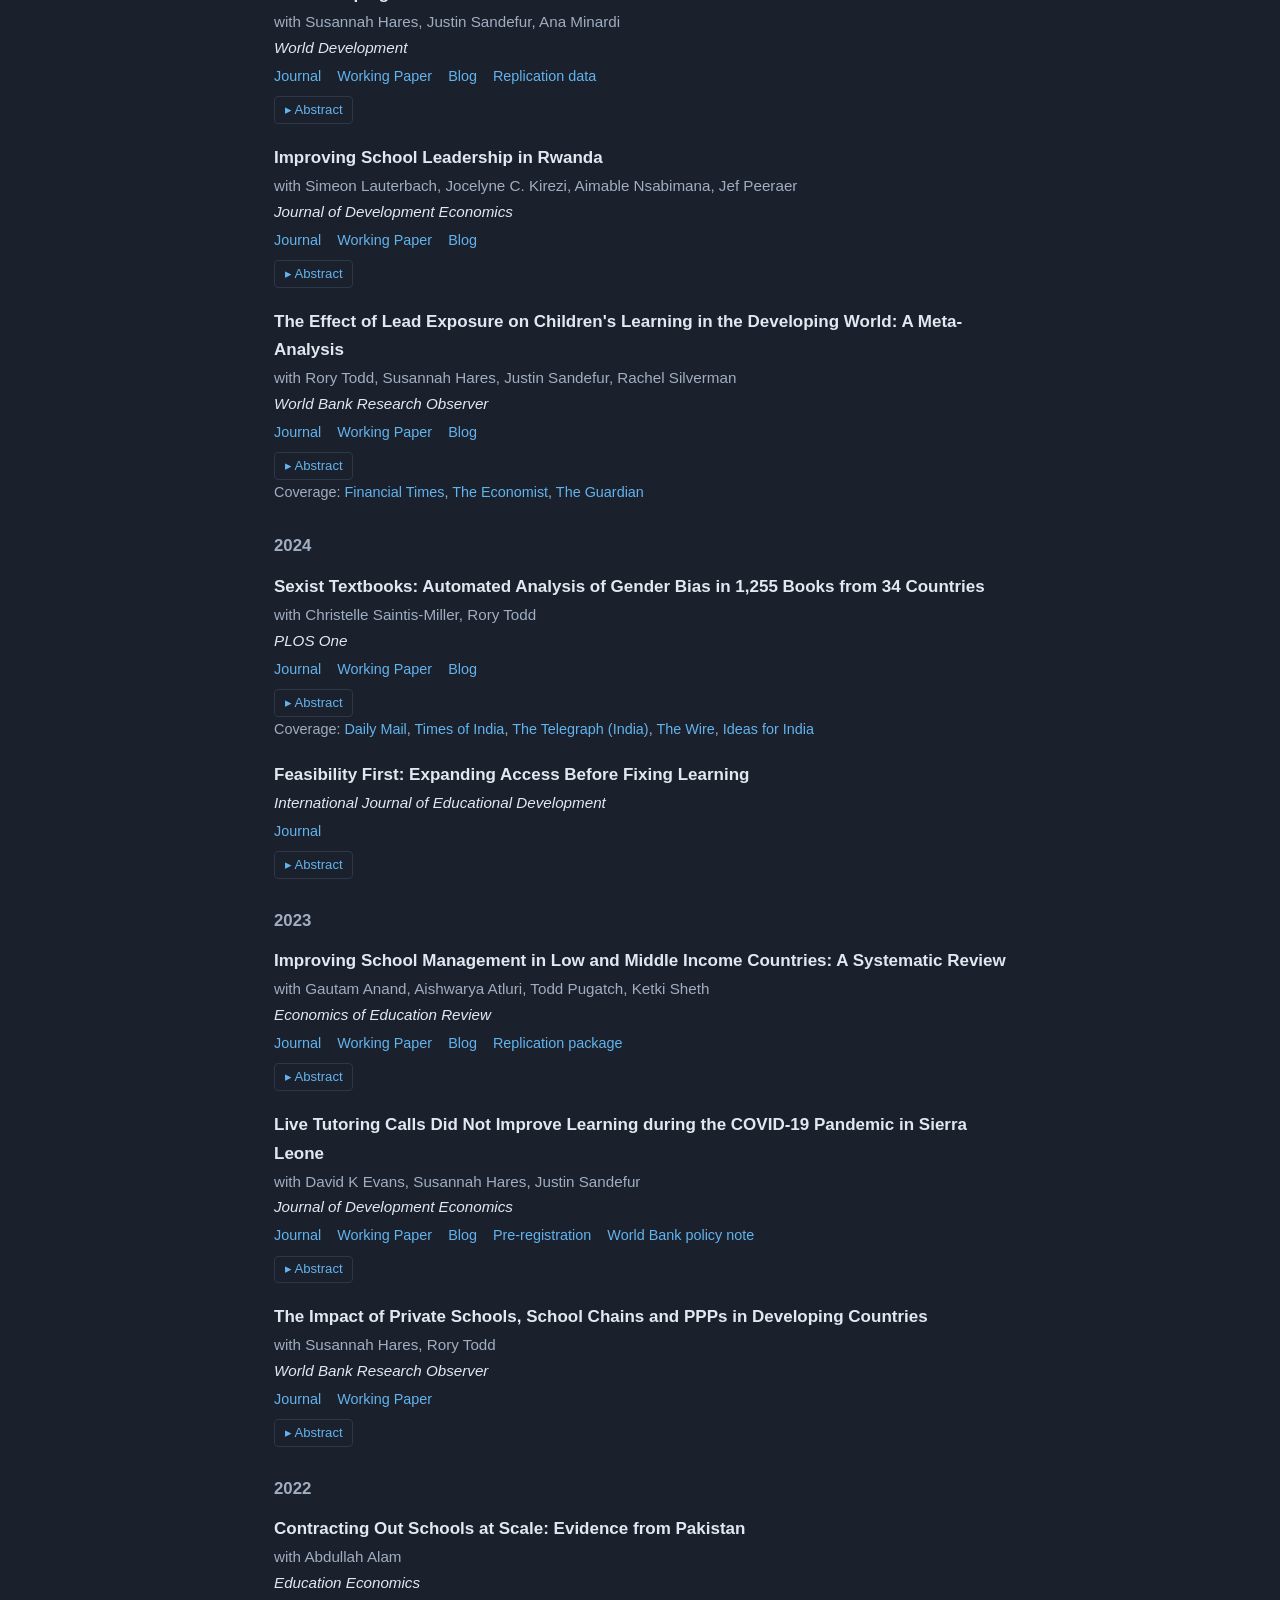
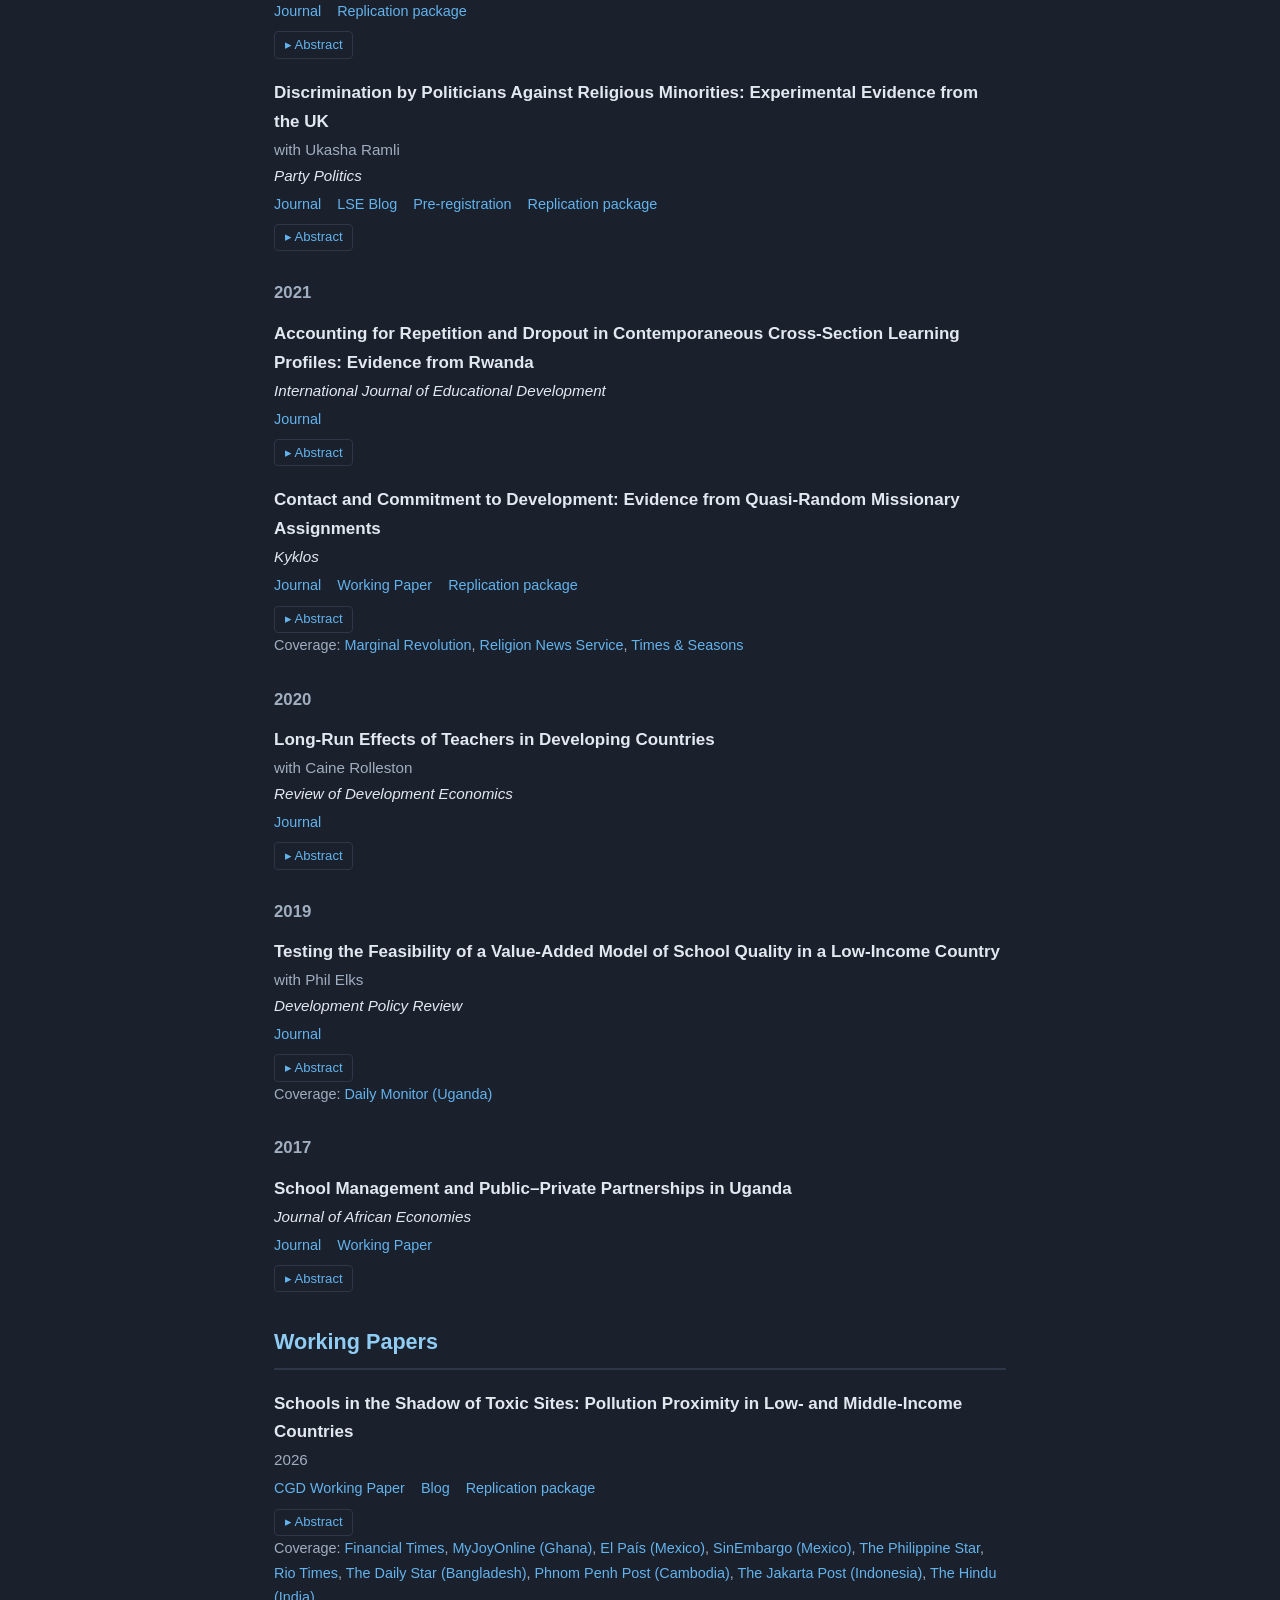
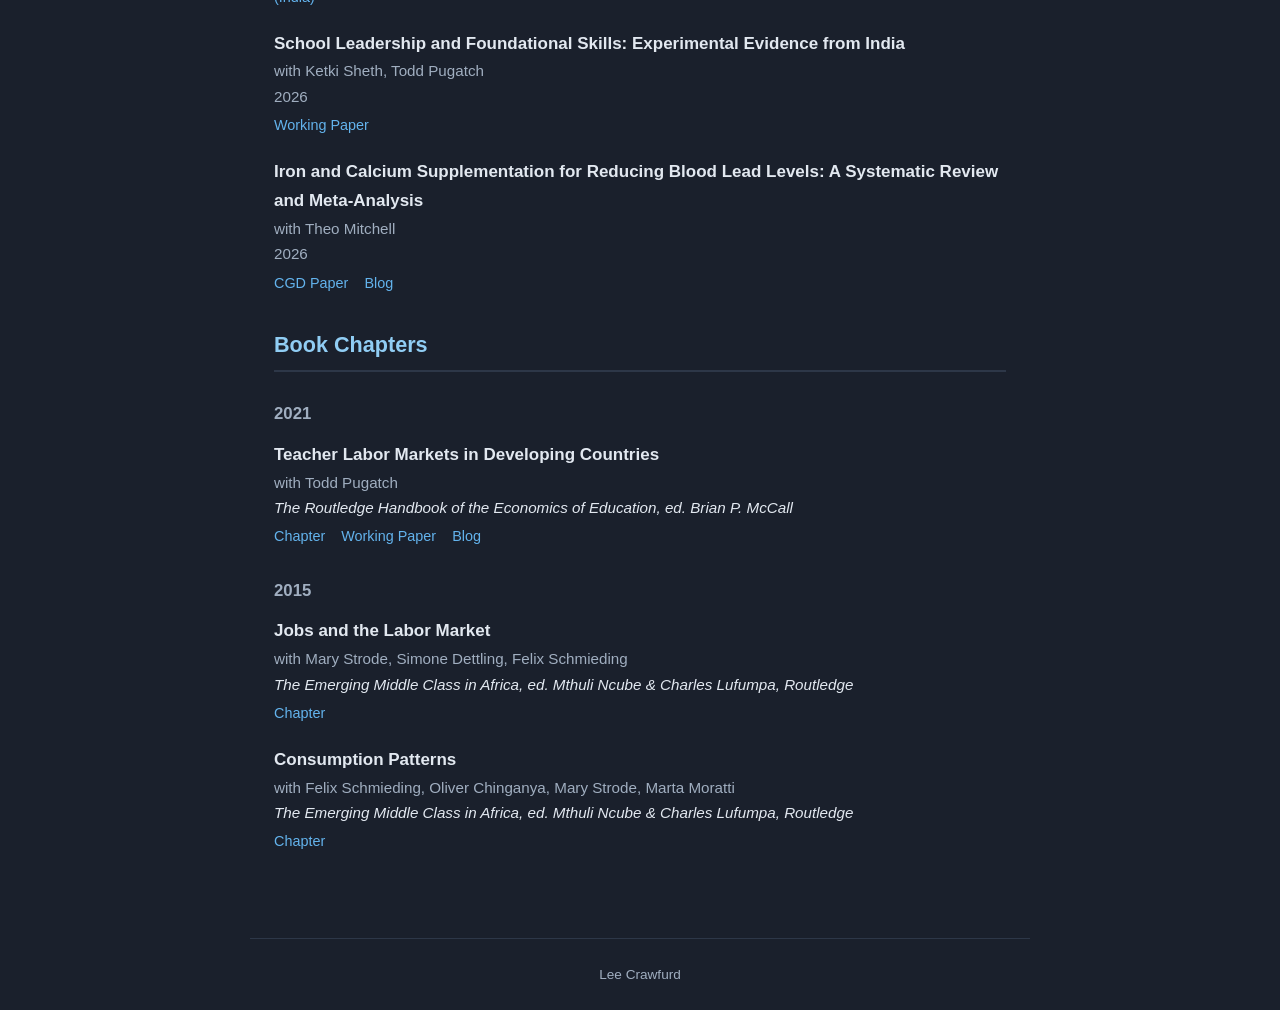
==== commit 0993e4fb: "Link CGD working paper for iron/calcium paper Co-Authored-By: Claude Opus 5.5 <noreply@anthropic.com" ====
--- a/index.html
+++ b/index.html
@@ -45,6 +45,9 @@
   <span class="pub-title">Iron and Calcium Interventions for Reducing Blood Lead Levels: A Systematic Review and Meta-Analysis</span>
   <div class="pub-authors">with Theo Mitchell</div>
   <div class="pub-journal">Pediatrics Open Science (forthcoming)</div>
+  <div class="pub-links">
+    <a href="https://www.cgdev.org/publication/iron-and-calcium-supplementation-reducing-blood-lead-levels-systematic-review-and-meta">CGD Working Paper</a>
+  </div>
   <details class="abstract">
     <summary>Abstract</summary>
     <p>Lead exposure affects an estimated 800 million children globally. WHO recommends iron and calcium supplementation for selected lead-exposed populations, based on very low-certainty evidence. We aimed to quantify effects of interventions that increase iron or calcium intake on blood lead at all ages and assess certainty of evidence. We searched PubMed/MEDLINE, CENTRAL, Embase, and ClinicalTrials.gov through September 2026 and screened reference lists for randomized trials of calcium or iron supplementation or fortification measuring blood lead before and after intervention. Ten of 12 trials (n=3,400; 2,113 children, 1,287 mothers) reported blood lead outcomes and were able to be pooled. Across 7 calcium trials, blood lead changed by &minus;1.13 &mu;g/dL (95% CI, &minus;2.60 to 0.34): &minus;1.97 in 5 pediatric and &minus;0.35 in 2 maternal trials. Excluding 3 high-risk-of-bias trials attenuated this to &minus;0.36. Across 3 iron trials, the estimate was &minus;0.36 &mu;g/dL (95% CI, &minus;1.26 to 0.54). Certainty was very low for both. Pooled estimates favored lower blood lead, but the evidence is very uncertain. Iron and calcium interventions complement but cannot replace pediatric lead exposure prevention.</p>
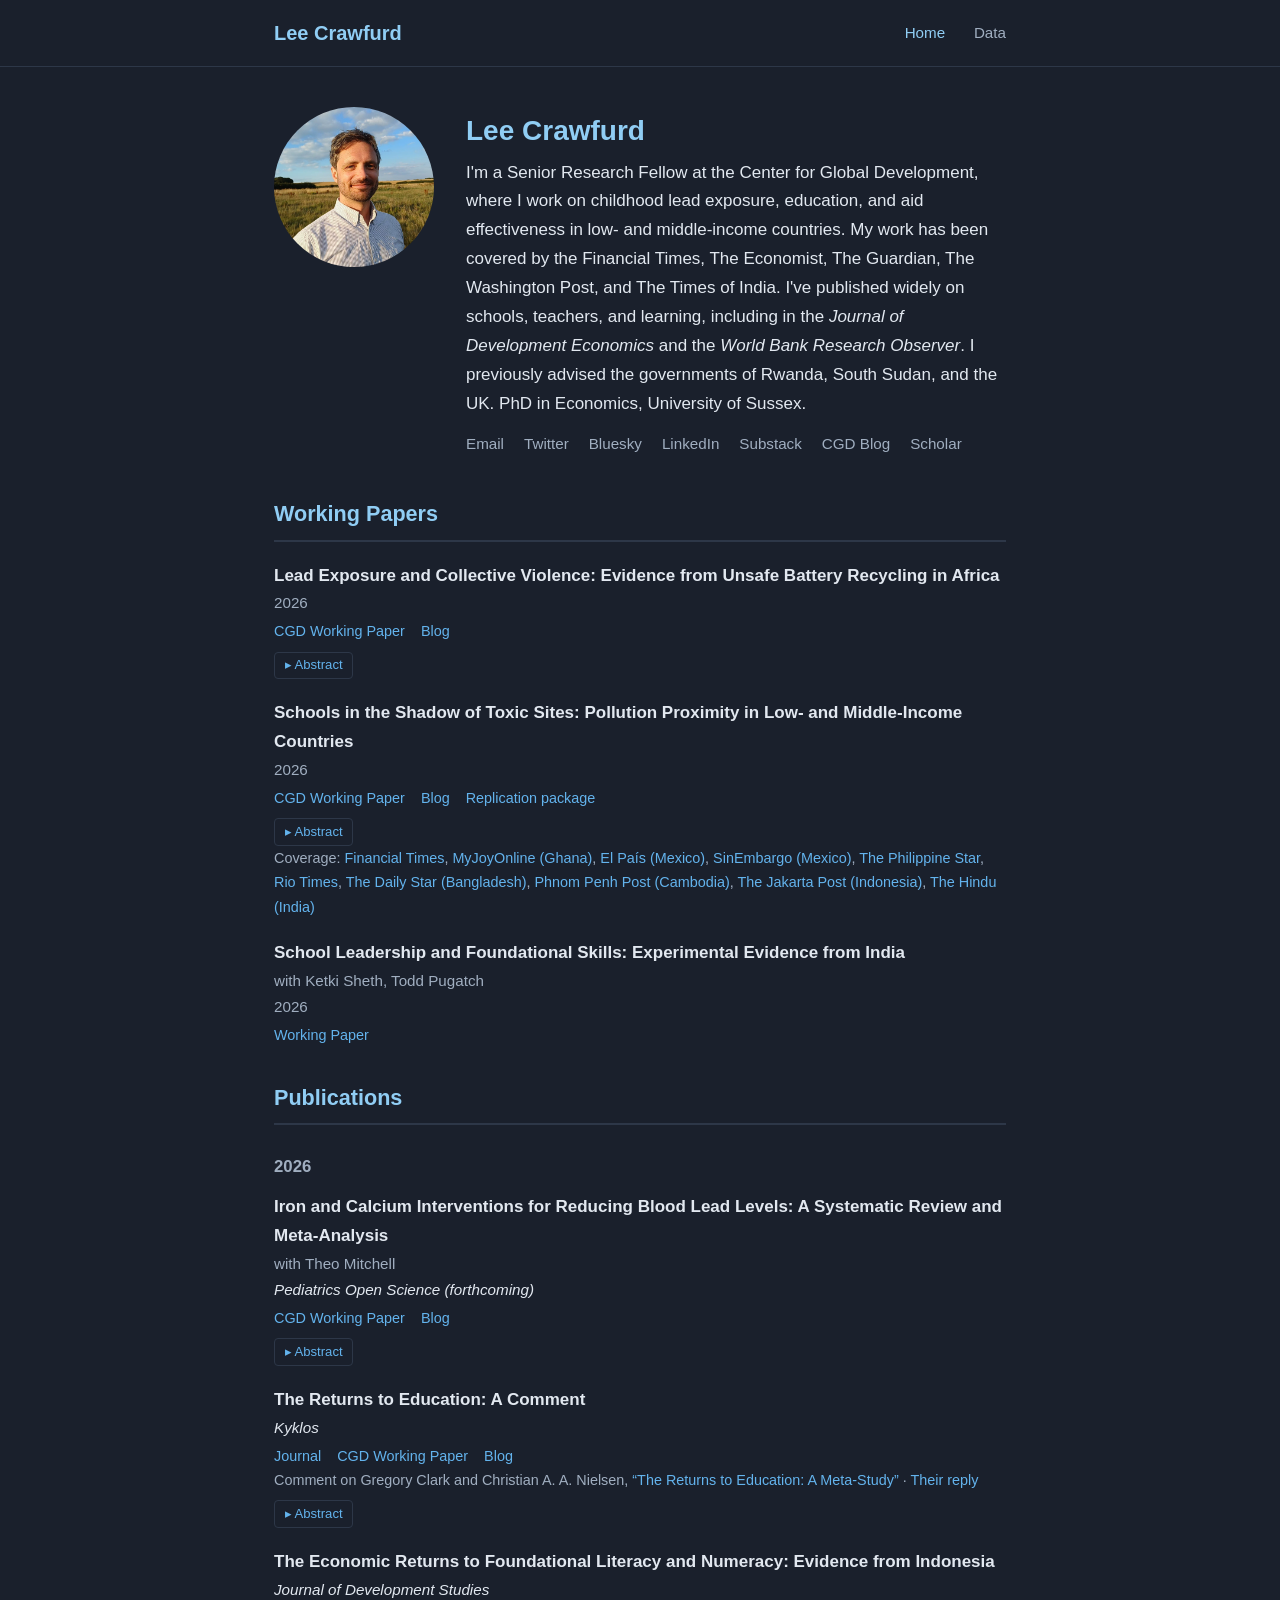
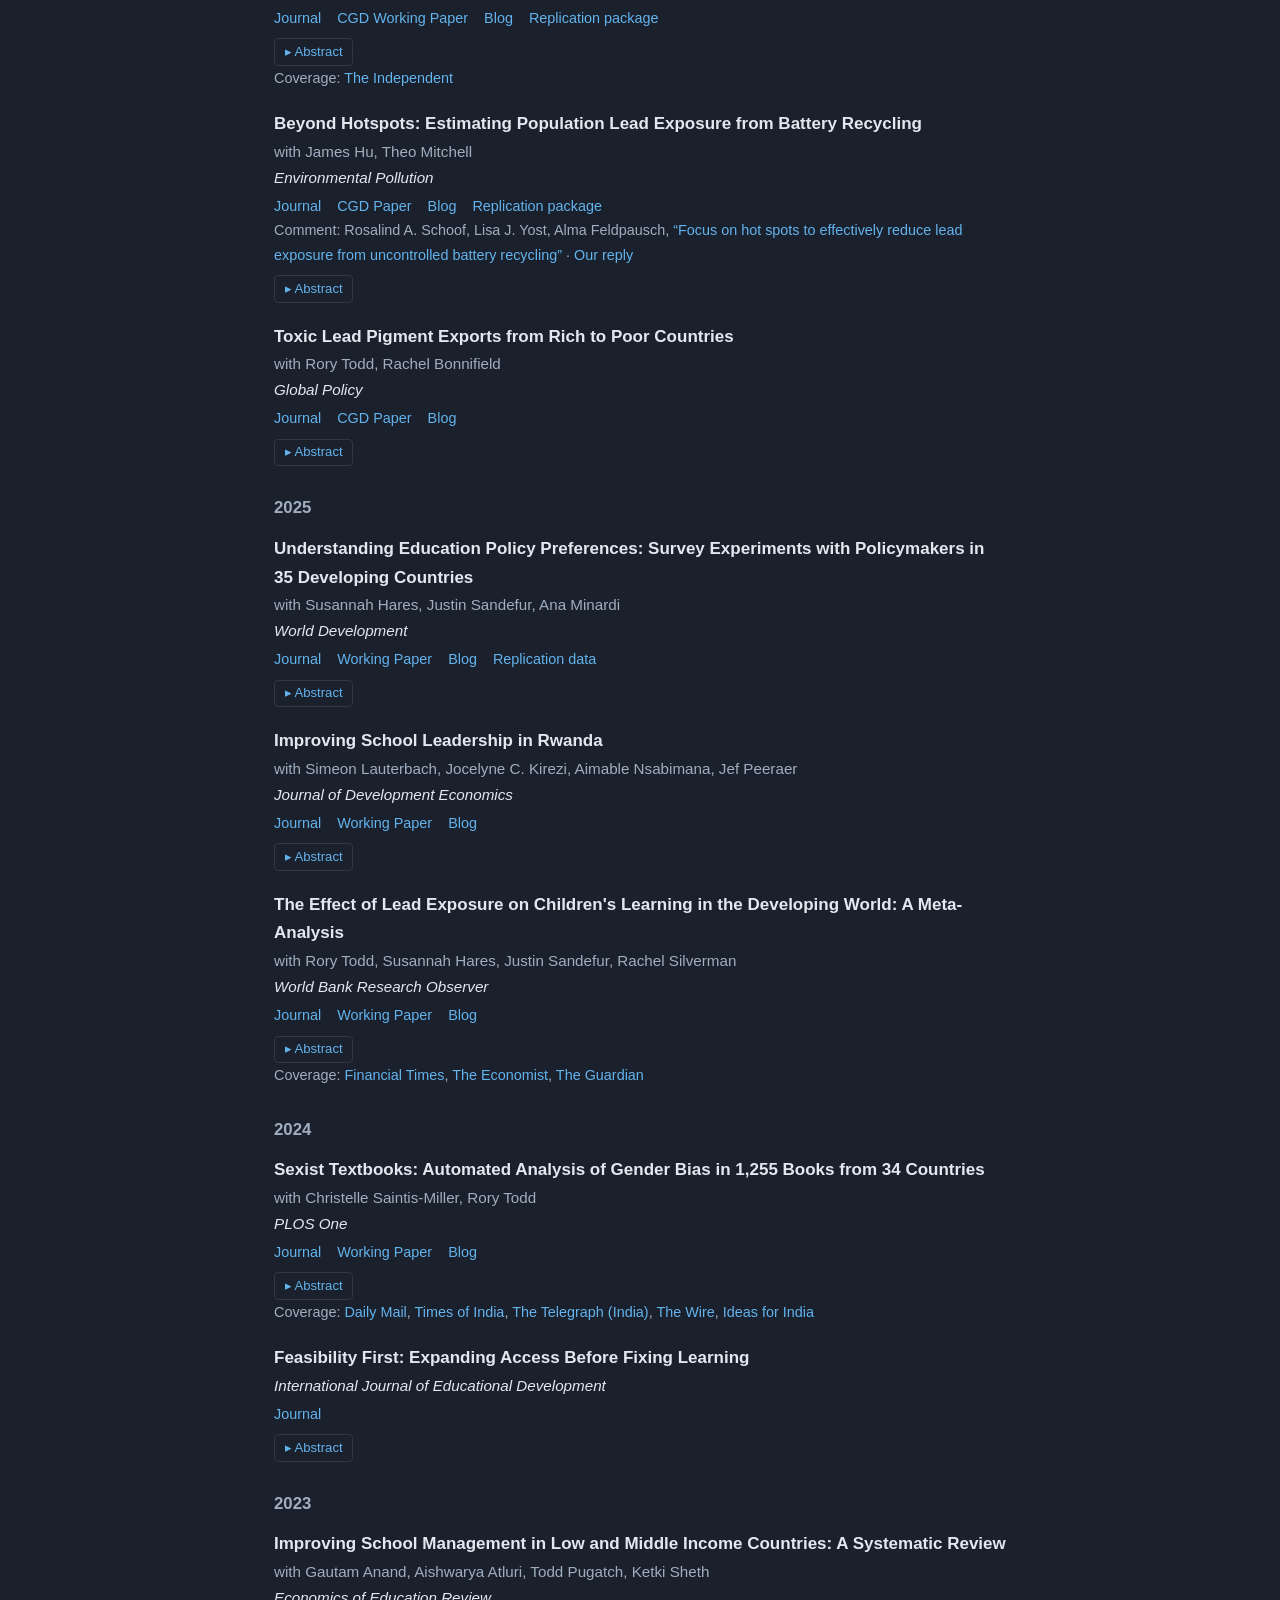
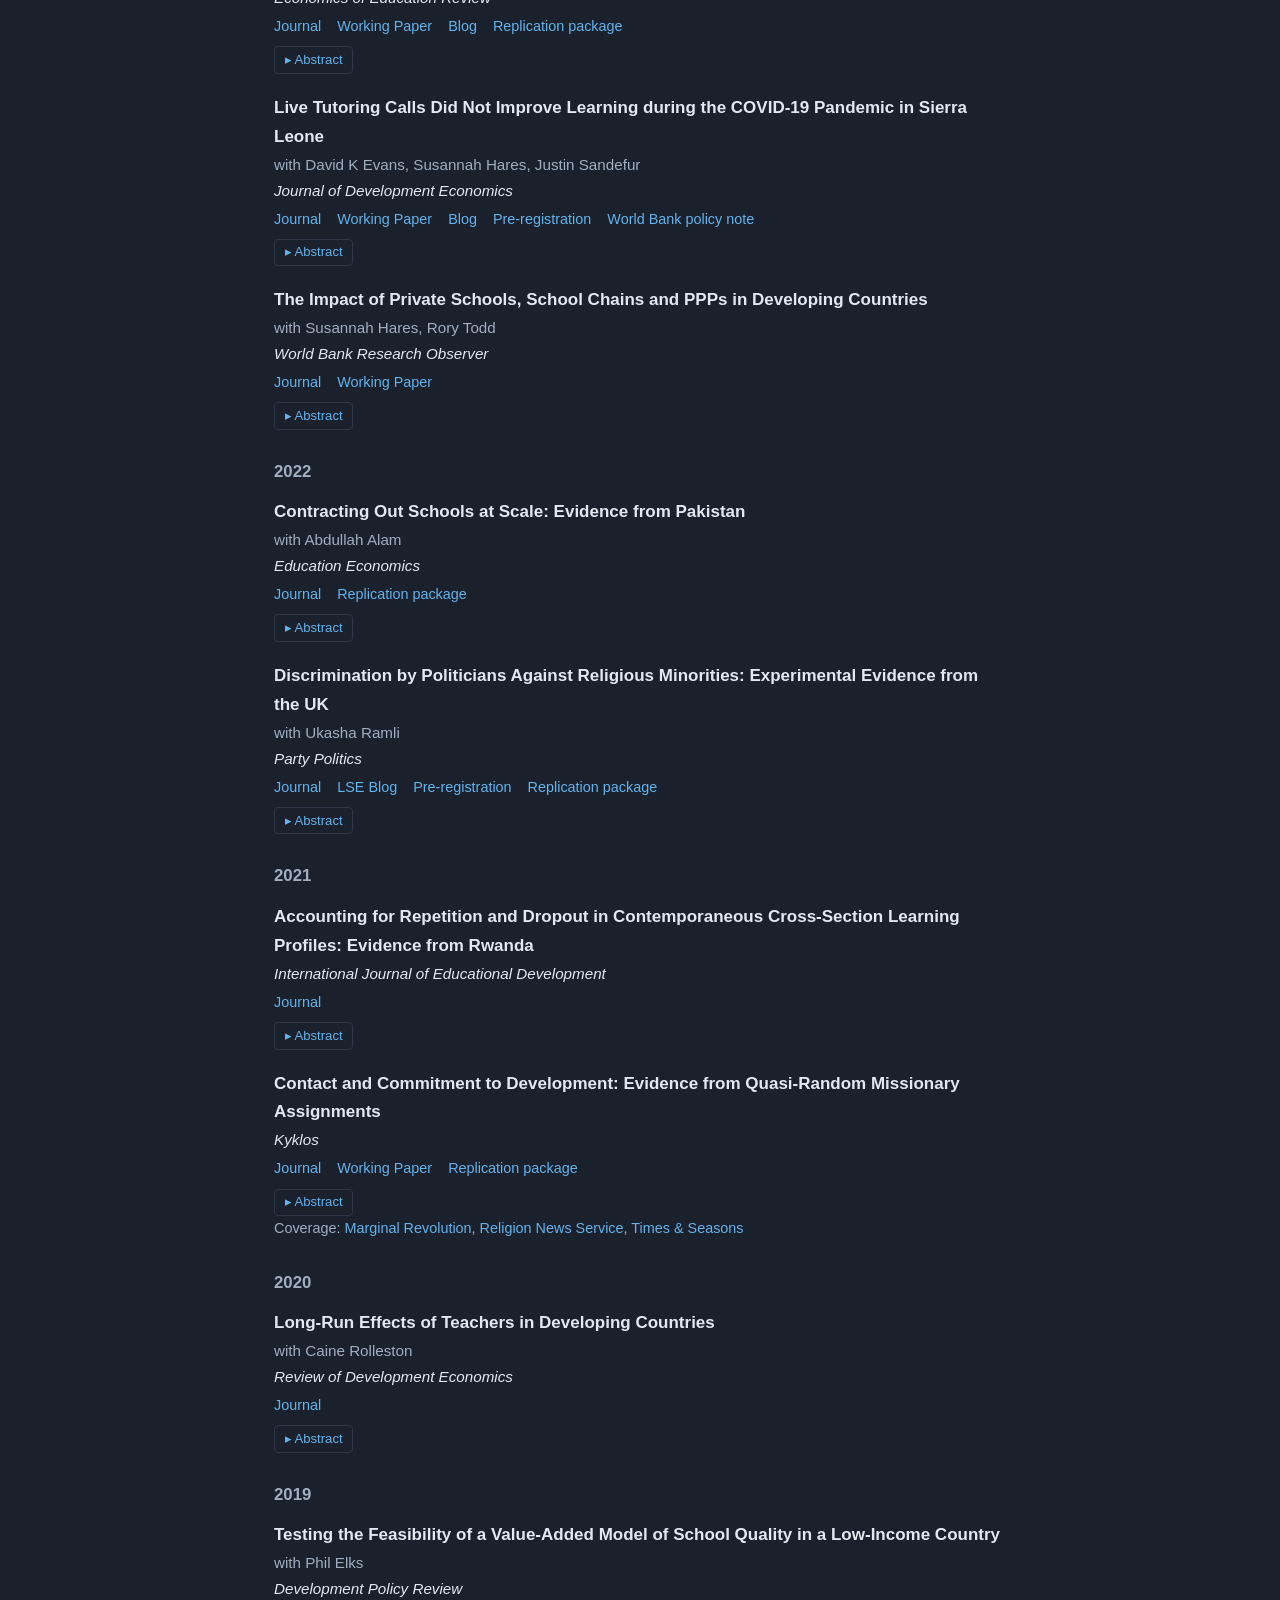
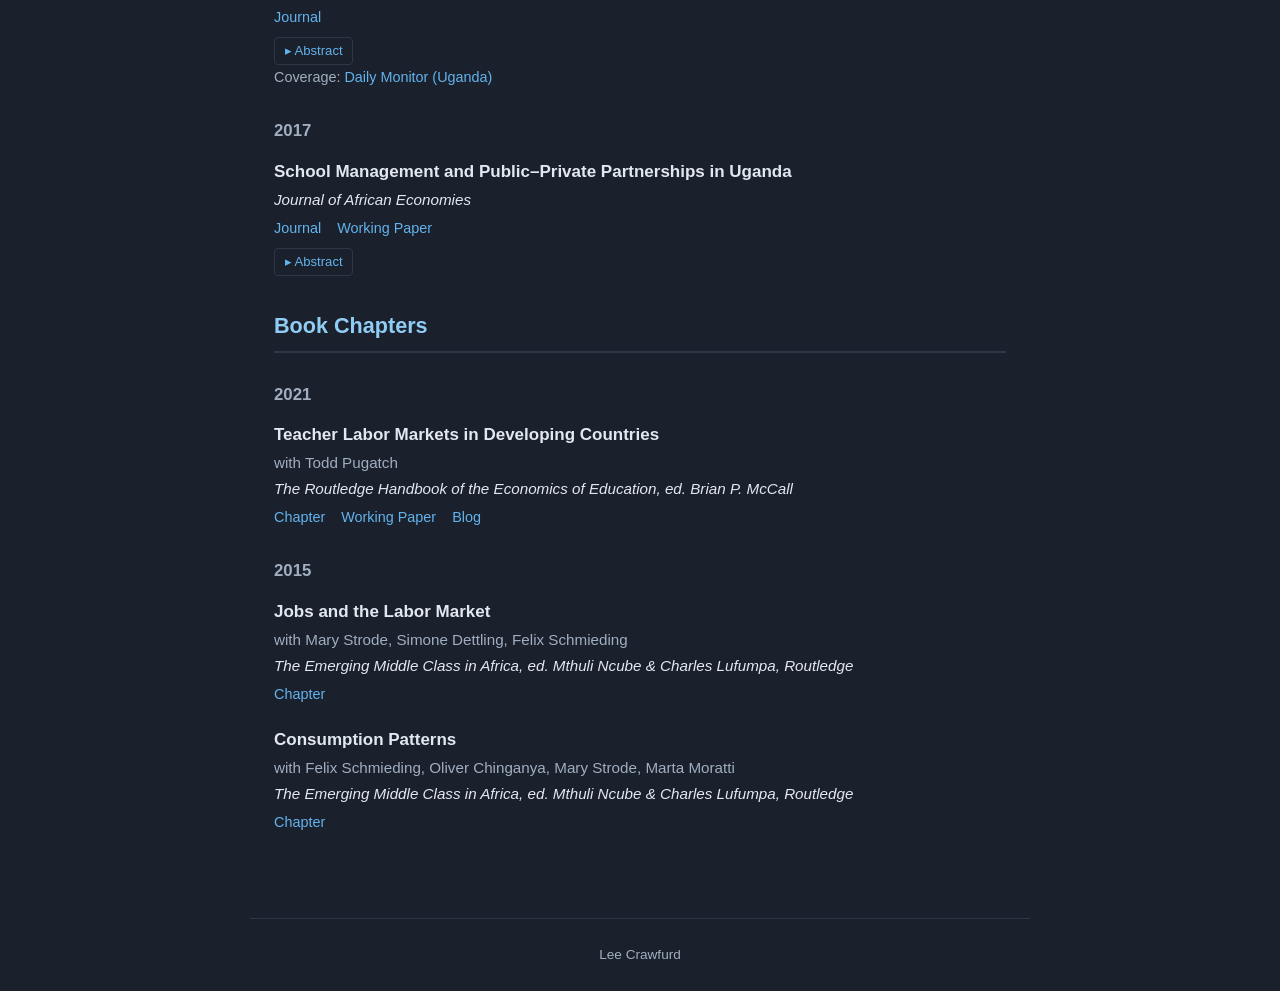
==== commit 3084dc45: "Add lead and collective violence working paper; move working papers to top; drop duplicate iron/calc" ====
--- a/index.html
+++ b/index.html
@@ -37,6 +37,45 @@
   </div>
 </div>
 
+<h2>Working Papers</h2>
+
+<div class="pub">
+  <span class="pub-title">Lead Exposure and Collective Violence: Evidence from Unsafe Battery Recycling in Africa</span>
+  <div class="pub-year">2026</div>
+  <div class="pub-links">
+    <a href="https://www.cgdev.org/publication/lead-exposure-and-collective-violence">CGD Working Paper</a>
+    <a href="https://www.cgdev.org/blog/riots-surged-near-lead-battery-sites-africa-after-2007">Blog</a>
+  </div>
+  <details class="abstract">
+    <summary>Abstract</summary>
+    <p>Does lead exposure make places more violent? Lead impairs impulse control, and a large literature links it to individual crime in high-income countries. We ask whether it also raises collective violence where exposure is concentrated around industrial sites. We compare places within 5km of unsafe battery recycling sites in Kenya, Ghana and Senegal with places near other contaminated industrial sites, before and after recycling intensified in 2007. The annual probability of a riot near battery sites rises by 19 percentage points more than near the other sites, from a base of 16 percent. Organised armed violence barely moves, so net of organised violence the effect is 13 percentage points. Peaceful protest rises almost as much as riots, and only 0.1 percent of riots concern pollution. The pattern fits impaired impulse control rather than anger at the sites, and suggests that cleaning up these sites could reduce conflict as well as improve health.</p>
+  </details>
+</div>
+
+<div class="pub">
+  <span class="pub-title">Schools in the Shadow of Toxic Sites: Pollution Proximity in Low- and Middle-Income Countries</span>
+  <div class="pub-year">2026</div>
+  <div class="pub-links">
+    <a href="https://www.cgdev.org/publication/schools-shadow-toxic-sites-pollution-proximity-low-and-middle-income-countries">CGD Working Paper</a>
+    <a href="https://www.cgdev.org/blog/millions-children-go-school-near-toxic-site">Blog</a>
+    <a href="https://doi.org/10.5281/zenodo.19359187">Replication package</a>
+  </div>
+  <details class="abstract">
+    <summary>Abstract</summary>
+    <p>How many children in low- and middle-income countries attend school near sources of pollution? We match the locations of 2.6 million schools across 17 countries to 11,301 documented toxic sites and find that 9.7% of schools in our sample lie within 5 km of a site. Weighting by enrollment, 12.7% of students in the 7 countries with enrollment data attend a school within this distance. These remain lower bounds: the available data capture only a fraction of actual contaminated sites. Proximity is overwhelmingly an urban phenomenon—urban schools are 4 to 28 times more likely than rural schools to be near a site, depending on the country. Within countries, schools in the wealthiest neighborhood quintile are about 14 times more likely to be near a site than schools in the poorest (34.5% versus 2.4%), reflecting the spatial concentration of industry in wealthier urban areas of LMICs. Where data on school management are available, private schools are also more likely than public schools to be near sites in all eight such countries.</p>
+  </details>
+  <div class="pub-note">Coverage: <a href="https://www.ft.com/content/19beeed4-8c99-4de3-a163-9301210634ad">Financial Times</a>, <a href="https://www.myjoyonline.com/thousands-of-ghanaian-pupils-attend-schools-near-toxic-sites-study-finds/">MyJoyOnline (Ghana)</a>, <a href="https://elpais.com/mexico/2026-06-17/un-informe-especializado-advierte-de-que-una-de-cada-cuatro-escuelas-en-mexico-esta-cerca-de-lugares-contaminados.html">El País (Mexico)</a>, <a href="https://www.sinembargo.mx/4822841/el-26-de-las-escuelas-en-mexico-y-ghana-estan-cerca-de-un-foco-de-contaminacion/">SinEmbargo (Mexico)</a>, <a href="https://www.philstar.com/headlines/2026/06/24/2537313/86-metro-manila-schools-near-toxic-sites-us-study">The Philippine Star</a>, <a href="https://www.riotimesonline.com/brazil-schools-near-contaminated-sites-cgd-sao-paulo-disclosure-2026/">Rio Times</a>, <a href="https://www.thedailystar.net/health/news/hidden-danger-thousands-bangladeshs-schools-lie-close-toxic-battery-recycling-sites-4209726">The Daily Star (Bangladesh)</a>, <a href="https://phnompenhpost.com/national/study-warns-cambodia-may-be-overlooking-hidden-toxic-pollution-risks-to-thousands-of-children/">Phnom Penh Post (Cambodia)</a>, <a href="https://www.thejakartapost.com/indonesia/2026/07/15/52-percent-of-jakarta-schools-located-near-heavy-metal-contaminated-sites-study">The Jakarta Post (Indonesia)</a>, <a href="https://www.thehindu.com/sci-tech/energy-and-environment/urban-indian-private-schools-at-risk-of-proximity-to-toxic-lead-sites-report/article71276368.ece">The Hindu (India)</a></div>
+</div>
+
+<div class="pub">
+  <span class="pub-title">School Leadership and Foundational Skills: Experimental Evidence from India</span>
+  <div class="pub-authors">with Ketki Sheth, Todd Pugatch</div>
+  <div class="pub-year">2026</div>
+  <div class="pub-links">
+    <a href="https://www.dropbox.com/scl/fi/xl2mo33jbz500n93soehx/alokitrct_workingpaper_16mar2026.pdf?rlkey=8ek78uriil7d87wkjvzevp24y&e=1&st=dy4z06zp&dl=0">Working Paper</a>
+  </div>
+</div>
+
 <h2>Publications</h2>
 
 <h3>2026</h3>
@@ -47,6 +86,7 @@
   <div class="pub-journal">Pediatrics Open Science (forthcoming)</div>
   <div class="pub-links">
     <a href="https://www.cgdev.org/publication/iron-and-calcium-supplementation-reducing-blood-lead-levels-systematic-review-and-meta">CGD Working Paper</a>
+    <a href="https://www.cgdev.org/blog/can-nutritional-supplements-reduce-lead-poisoning">Blog</a>
   </div>
   <details class="abstract">
     <summary>Abstract</summary>
@@ -352,43 +392,6 @@
   </details>
 </div>
 
-<h2>Working Papers</h2>
-
-<div class="pub">
-  <span class="pub-title">Schools in the Shadow of Toxic Sites: Pollution Proximity in Low- and Middle-Income Countries</span>
-  <div class="pub-year">2026</div>
-  <div class="pub-links">
-    <a href="https://www.cgdev.org/publication/schools-shadow-toxic-sites-pollution-proximity-low-and-middle-income-countries">CGD Working Paper</a>
-    <a href="https://www.cgdev.org/blog/millions-children-go-school-near-toxic-site">Blog</a>
-    <a href="https://doi.org/10.5281/zenodo.19359187">Replication package</a>
-  </div>
-  <details class="abstract">
-    <summary>Abstract</summary>
-    <p>How many children in low- and middle-income countries attend school near sources of pollution? We match the locations of 2.6 million schools across 17 countries to 11,301 documented toxic sites and find that 9.7% of schools in our sample lie within 5 km of a site. Weighting by enrollment, 12.7% of students in the 7 countries with enrollment data attend a school within this distance. These remain lower bounds: the available data capture only a fraction of actual contaminated sites. Proximity is overwhelmingly an urban phenomenon—urban schools are 4 to 28 times more likely than rural schools to be near a site, depending on the country. Within countries, schools in the wealthiest neighborhood quintile are about 14 times more likely to be near a site than schools in the poorest (34.5% versus 2.4%), reflecting the spatial concentration of industry in wealthier urban areas of LMICs. Where data on school management are available, private schools are also more likely than public schools to be near sites in all eight such countries.</p>
-  </details>
-  <div class="pub-note">Coverage: <a href="https://www.ft.com/content/19beeed4-8c99-4de3-a163-9301210634ad">Financial Times</a>, <a href="https://www.myjoyonline.com/thousands-of-ghanaian-pupils-attend-schools-near-toxic-sites-study-finds/">MyJoyOnline (Ghana)</a>, <a href="https://elpais.com/mexico/2026-06-17/un-informe-especializado-advierte-de-que-una-de-cada-cuatro-escuelas-en-mexico-esta-cerca-de-lugares-contaminados.html">El País (Mexico)</a>, <a href="https://www.sinembargo.mx/4822841/el-26-de-las-escuelas-en-mexico-y-ghana-estan-cerca-de-un-foco-de-contaminacion/">SinEmbargo (Mexico)</a>, <a href="https://www.philstar.com/headlines/2026/06/24/2537313/86-metro-manila-schools-near-toxic-sites-us-study">The Philippine Star</a>, <a href="https://www.riotimesonline.com/brazil-schools-near-contaminated-sites-cgd-sao-paulo-disclosure-2026/">Rio Times</a>, <a href="https://www.thedailystar.net/health/news/hidden-danger-thousands-bangladeshs-schools-lie-close-toxic-battery-recycling-sites-4209726">The Daily Star (Bangladesh)</a>, <a href="https://phnompenhpost.com/national/study-warns-cambodia-may-be-overlooking-hidden-toxic-pollution-risks-to-thousands-of-children/">Phnom Penh Post (Cambodia)</a>, <a href="https://www.thejakartapost.com/indonesia/2026/07/15/52-percent-of-jakarta-schools-located-near-heavy-metal-contaminated-sites-study">The Jakarta Post (Indonesia)</a>, <a href="https://www.thehindu.com/sci-tech/energy-and-environment/urban-indian-private-schools-at-risk-of-proximity-to-toxic-lead-sites-report/article71276368.ece">The Hindu (India)</a></div>
-</div>
-
-<div class="pub">
-  <span class="pub-title">School Leadership and Foundational Skills: Experimental Evidence from India</span>
-  <div class="pub-authors">with Ketki Sheth, Todd Pugatch</div>
-  <div class="pub-year">2026</div>
-  <div class="pub-links">
-    <a href="https://www.dropbox.com/scl/fi/xl2mo33jbz500n93soehx/alokitrct_workingpaper_16mar2026.pdf?rlkey=8ek78uriil7d87wkjvzevp24y&e=1&st=dy4z06zp&dl=0">Working Paper</a>
-  </div>
-</div>
-
-<div class="pub">
-  <span class="pub-title">Iron and Calcium Supplementation for Reducing Blood Lead Levels: A Systematic Review and Meta-Analysis</span>
-  <div class="pub-authors">with Theo Mitchell</div>
-  <div class="pub-year">2026</div>
-  <div class="pub-links">
-    <a href="https://www.cgdev.org/publication/iron-and-calcium-supplementation-reducing-blood-lead-levels-systematic-review-and-meta">CGD Paper</a>
-    <a href="https://www.cgdev.org/blog/can-nutritional-supplements-reduce-lead-poisoning">Blog</a>
-  </div>
-</div>
-
-
 <h2>Book Chapters</h2>
 
 <h3>2021</h3>
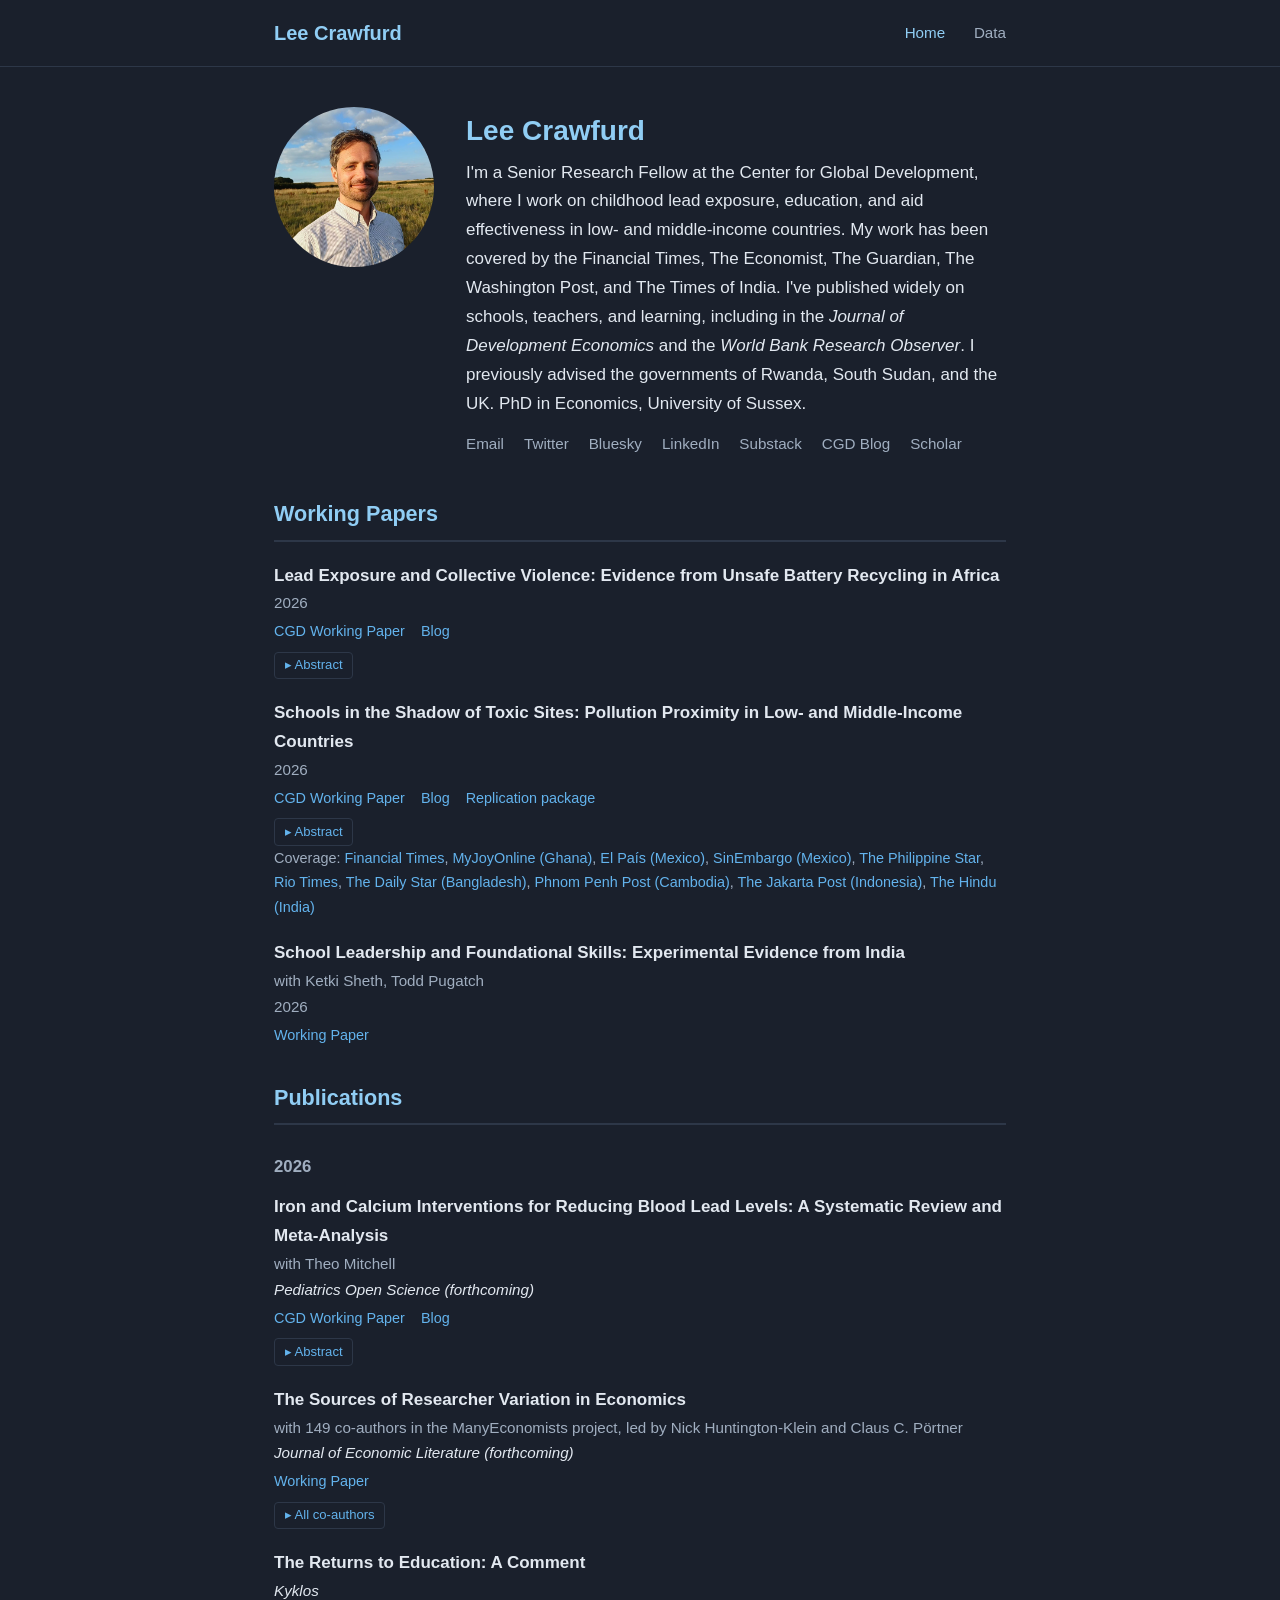
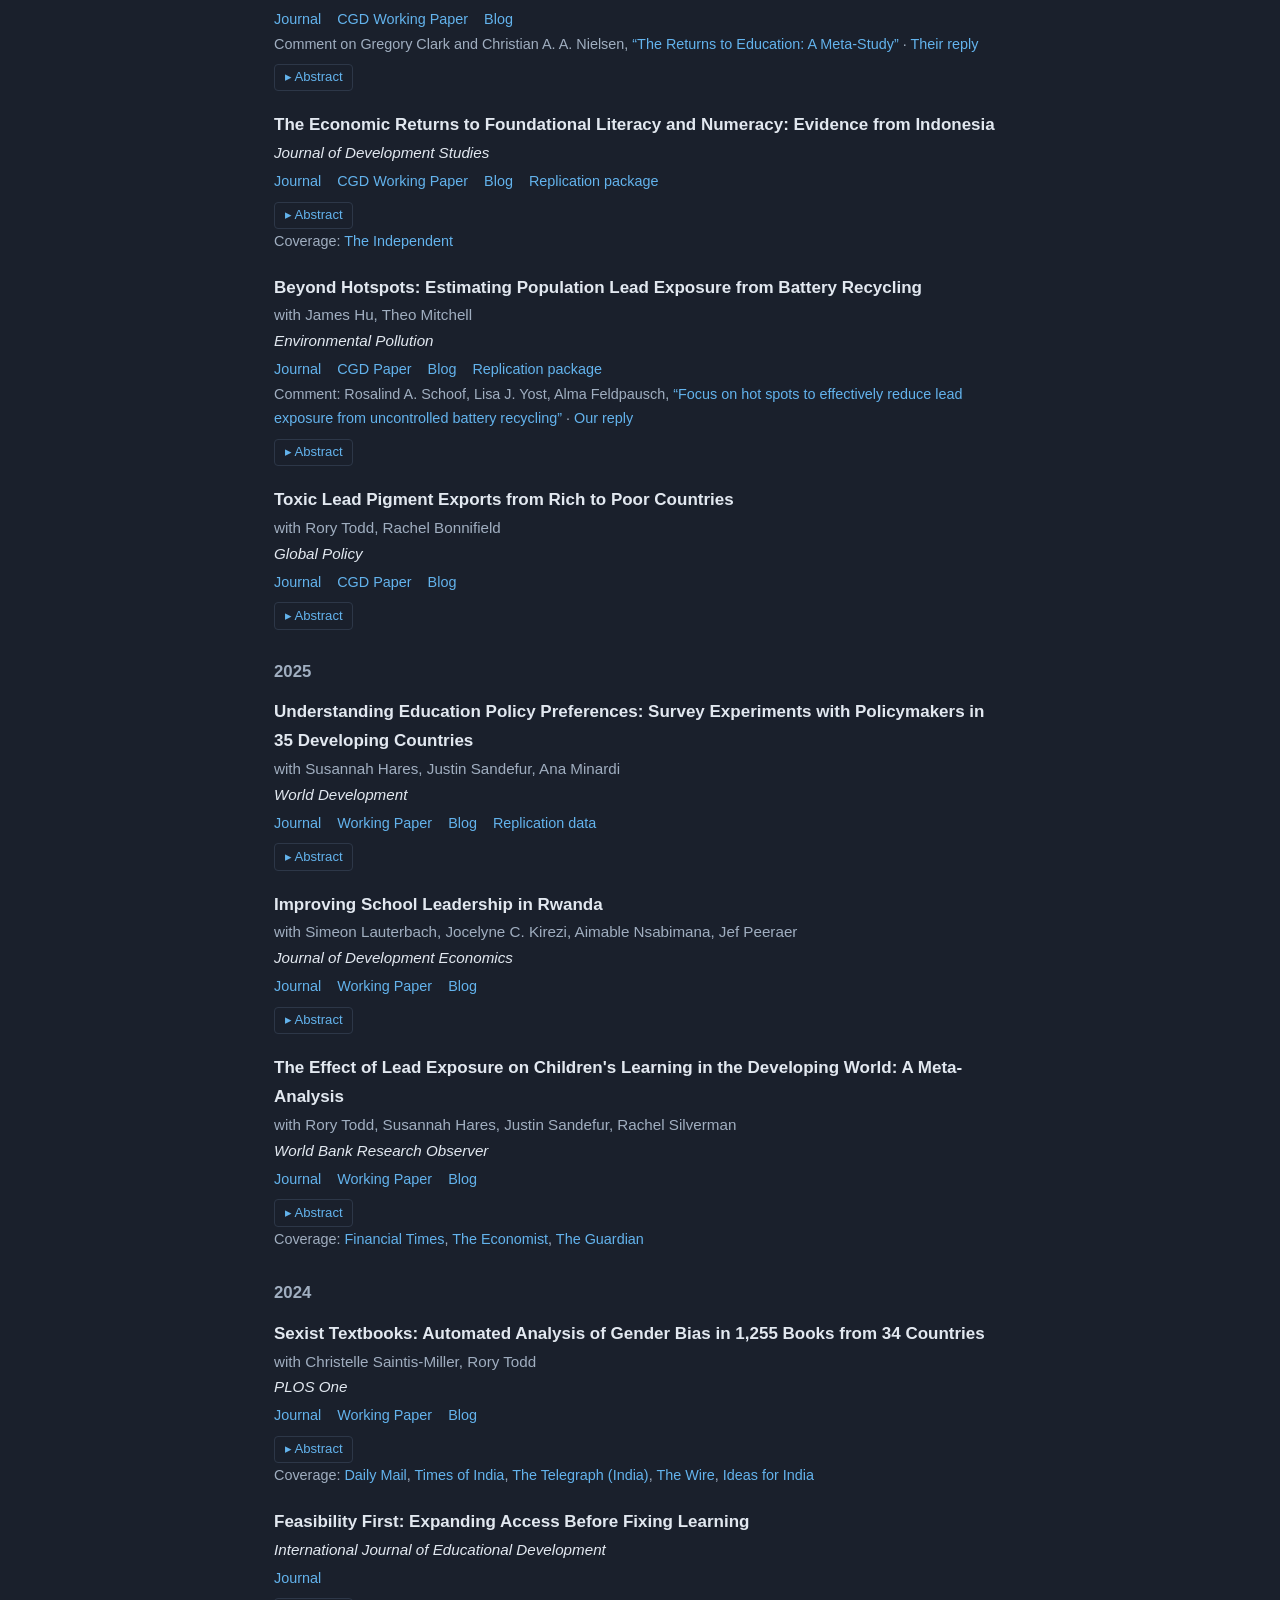
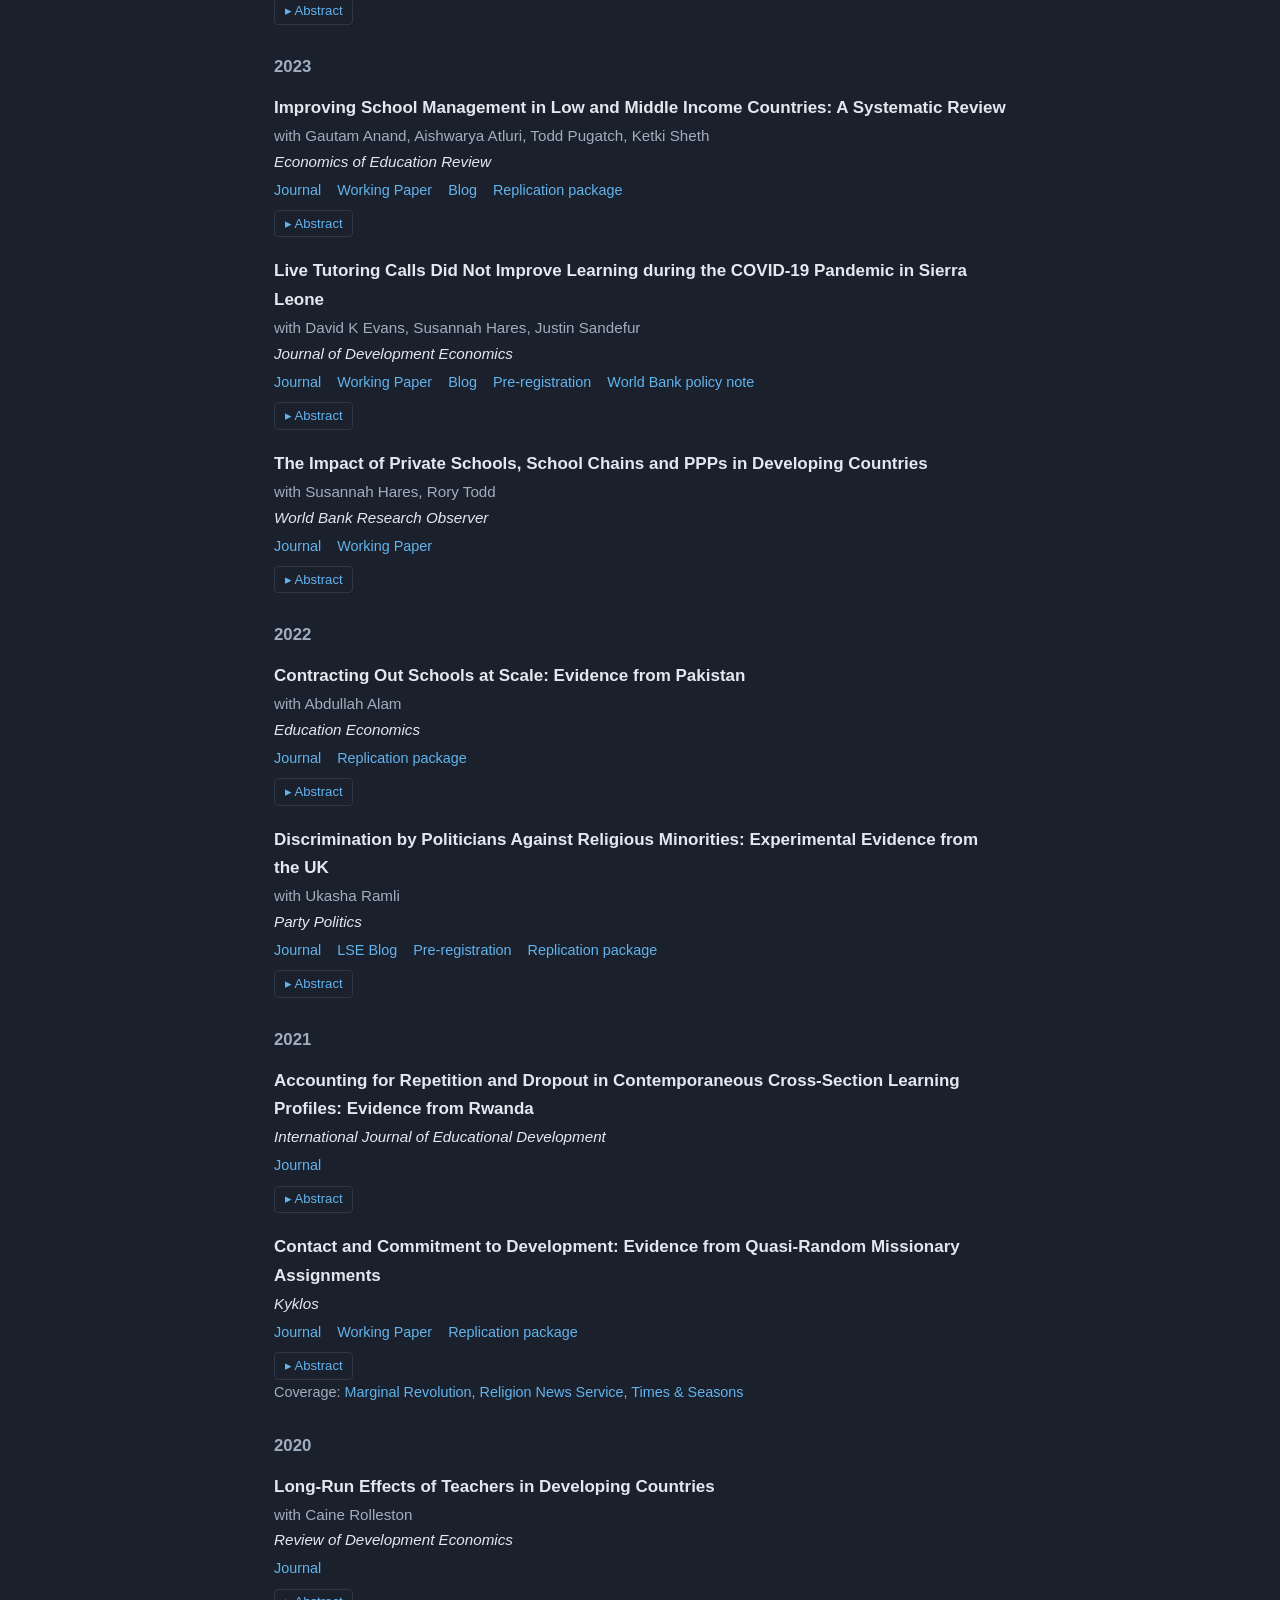
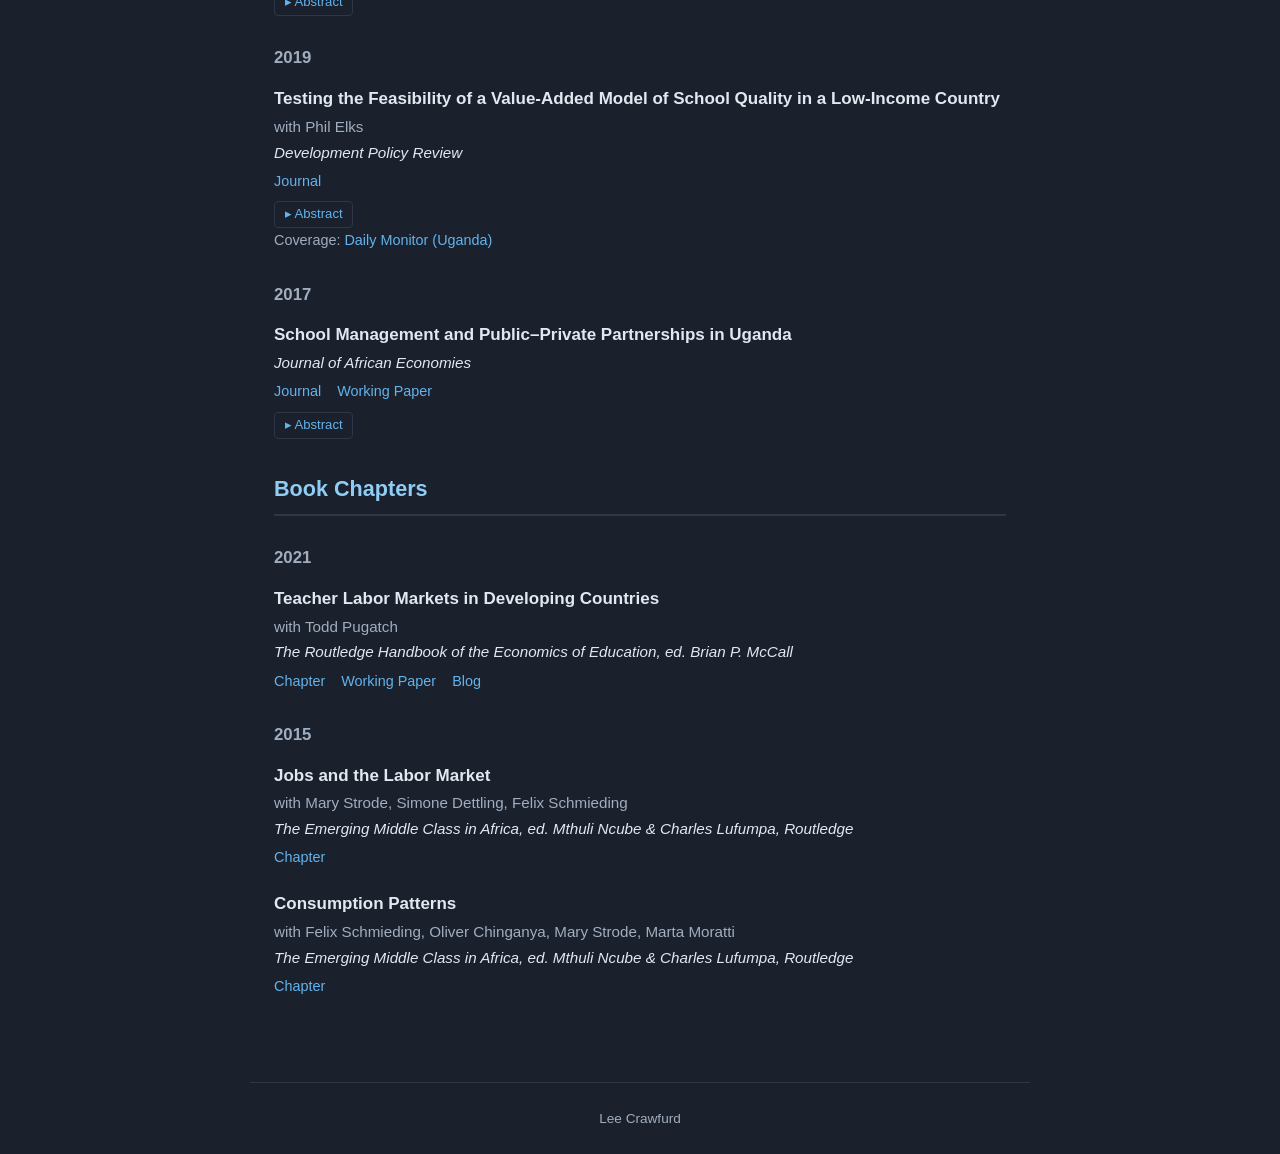
==== commit 7d22fbbb: "Add ManyEconomists paper (JEL, forthcoming) with full co-author list Co-Authored-By: Claude Opus 5.5" ====
--- a/index.html
+++ b/index.html
@@ -95,6 +95,19 @@
 </div>
 
 <div class="pub">
+  <span class="pub-title">The Sources of Researcher Variation in Economics</span>
+  <div class="pub-authors">with 149 co-authors in the ManyEconomists project, led by Nick Huntington-Klein and Claus C. P&ouml;rtner</div>
+  <div class="pub-journal">Journal of Economic Literature (forthcoming)</div>
+  <div class="pub-links">
+    <a href="https://doi.org/10.2139/ssrn.5152665">Working Paper</a>
+  </div>
+  <details class="abstract">
+    <summary>All co-authors</summary>
+    <p>Nick Huntington-Klein, Claus C. Pörtner, Yubraj Acharya, Matus Adamkovic, Joop Adema, Lameck Ondieki Agasa, Imtiaz Ahmad, Mevlude Akbulut-Yuksel, Martin Eckhoff Andresen, David Angenendt, José-Ignacio Antón, Andreu Arenas, Erkmen Giray Aslim, Stanislav Avdeev, Andrew Bacher-Hicks, Bradley Baker, Imesh Nuwan Bandara, Avijit Bansal, David Bartram, Katarzyna Bech-Wysocka, Christopher Bennett, Andu Berha, Inés Berniell, Moiz Bhai, Shreya Bhattacharya, Markus Bjoerkheim, Jeffrey R. Bloem, Margaret Brehm, Martín Brun, Florent Buisson, Pralhad H. Burli, Andrew Camp, Nicola Cerutti, Weiwei Chen, Jeffrey Clement, Matthew Collins, John Cullinan, Lachlan Deer, Reid Dorsey-Palmateer, Nicolas Duquette, Diego Marino Fages, Grace Falken, Christine Farquharson, Jan Feld, Yevgeniy Feyman, Nathan Fiala, Anne Fitzpatrick, Andrey Fradkin, Evaewero French, Wei Fu, Luca Fumarco, Sebastian Gallegos, Julio Galárraga, Aaron Gamino, Romain Gauriot, Victor Gay, Savas Gayaker, Jules Gazeaud, Alexandra de Gendre, Gregory Gilpin, Daniele Girardi, Dan Goldhaber, Mark N. Harris, Blake H. Heller, Daniel J. Henderson, Arne Henningsen, Junita Henry, Clément Herman, Øystein Hernæs, Andrew Hill, Felix Holzmeister, Martijn Huysmans, M. Saad Imtiaz, Anil Jain, Niklas Jakobsson, José Kaire, Kalyan Kumar Kameshwara, Daniel Karney, Sie Won Kim, Valentin Klotzbücher, Christoph Kronenberg, Dan LaFave, David Lang, Ryan Lee, Maxime Liégey, Dede Long, Jan Marcus, Gabriele Mari, Ian M. McCarthy, Laura Meinzen-Dick, Erik Merkus, Klaus Miller, Lukas Mogge, S. M. Woahid Murad, Rafiuddin Najam, Elias Naumann, Job Nmadu, Gorkem Turgut Ozer, Jayash Paudel, Filippos Petroulakis, Christian Peukert, Visa Pitkänen, Simon Porcher, Manab Prakash, Andrew Adrian Pua, Todd Pugatch, Daniel Putman, Veeshan Rayamajhee, Obeid Ur Rehman, Maira Reimao, Anna Reuter, Michael Ricks, Fernando Rios‐Avila, Abel Rodriguez, Julian Roeckert, Ivan Ropovik, Jayjit Roy, Nicolas Salamanca, Margaret Samahita, Aparna Samudra, Vassiki Sanogo, Orkhan Sariyev, Henning Schaak, Joel E. Segel, Hans Henrik Sievertsen, Mike Smet, Brock Smith, Lucy Sorensen, Lisa Spantig, Krzysztof Szczygielski, Anirudh Tagat, Hüseyin Taştan, Martin Trombetta, Madhavi Venkatesan, Antoine Vernet, Eden Volkov, Gary A. Wagner, Yue Wang, Zachary Ward, Tom Waters, Ellerie Weber, Stephen E Weinberg, Kristina S. Weißmüller, Christian Westheide, Kevin Williams, Xiaoyang Ye, Jisang Yu, Muhammad Umer Zahid, Raffaele Zanoli</p>
+  </details>
+</div>
+
+<div class="pub">
   <span class="pub-title">The Returns to Education: A Comment</span>
   <div class="pub-journal">Kyklos</div>
   <div class="pub-links">
